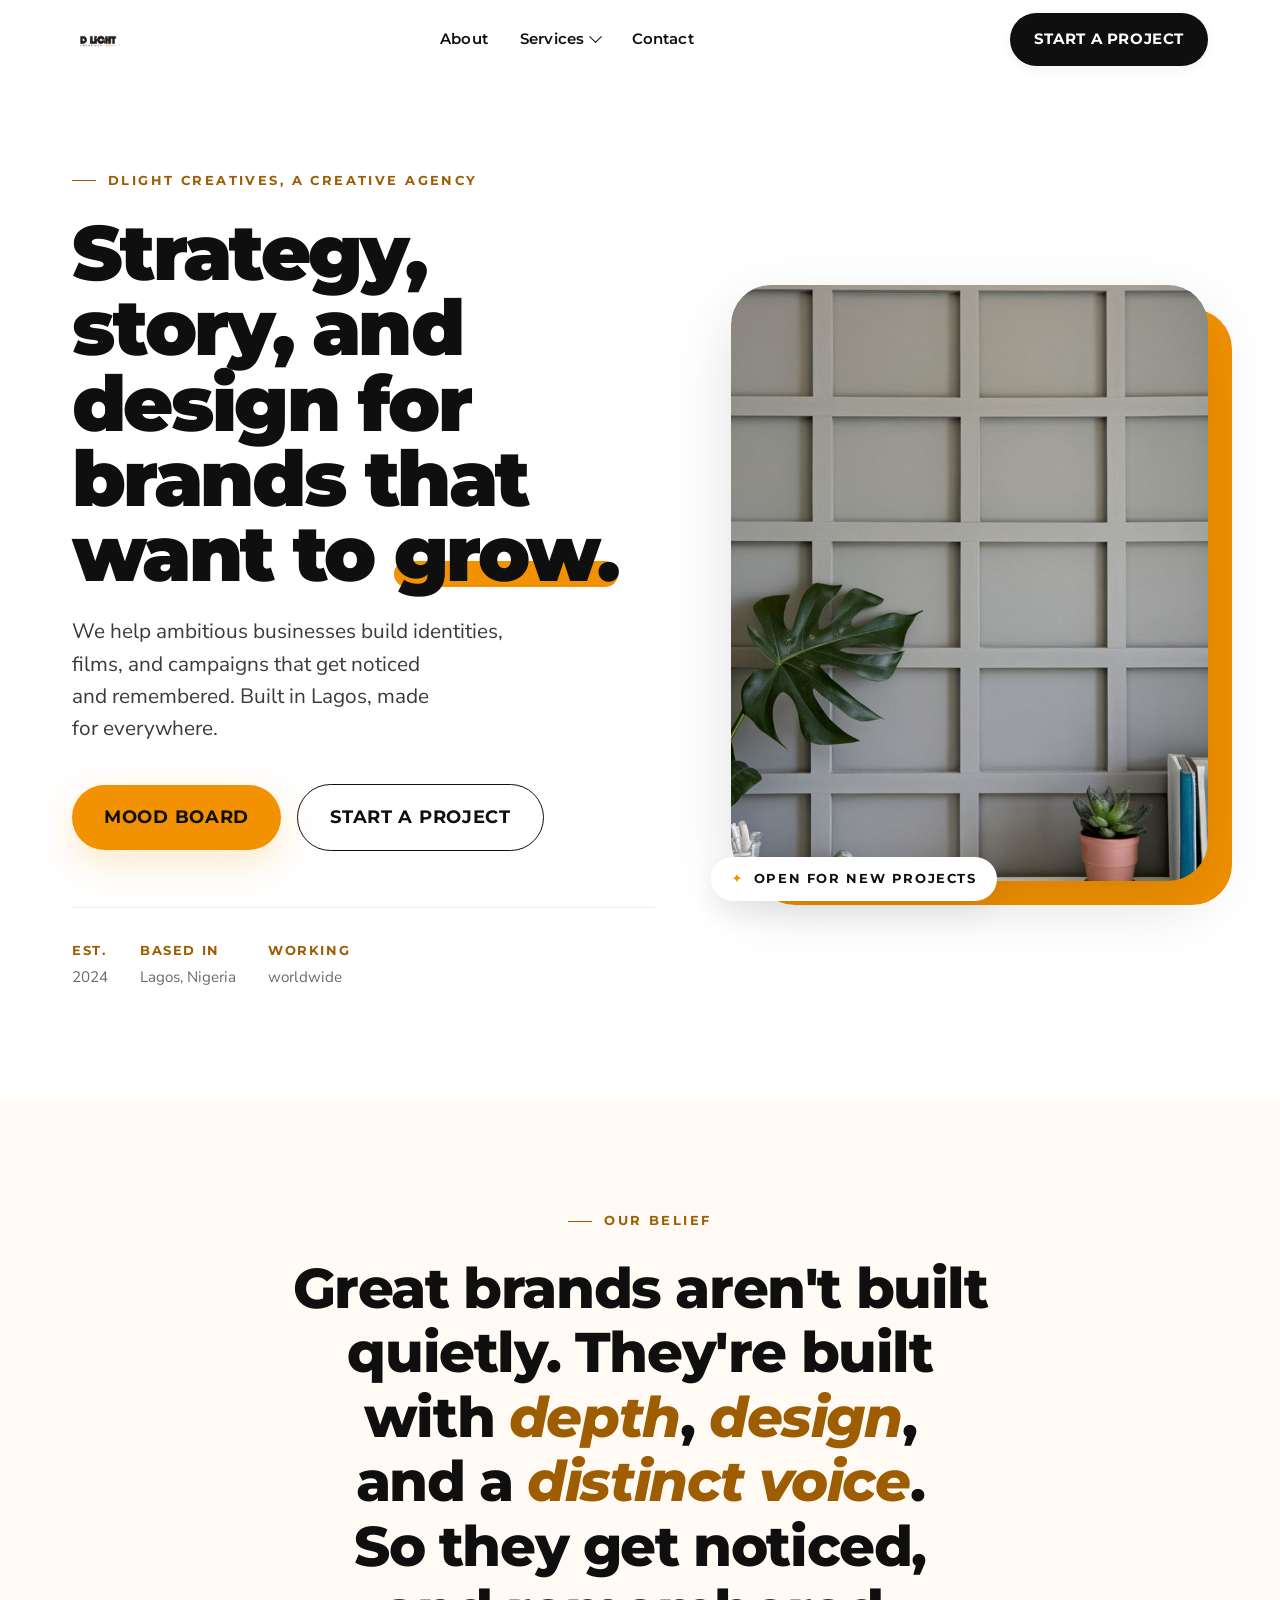
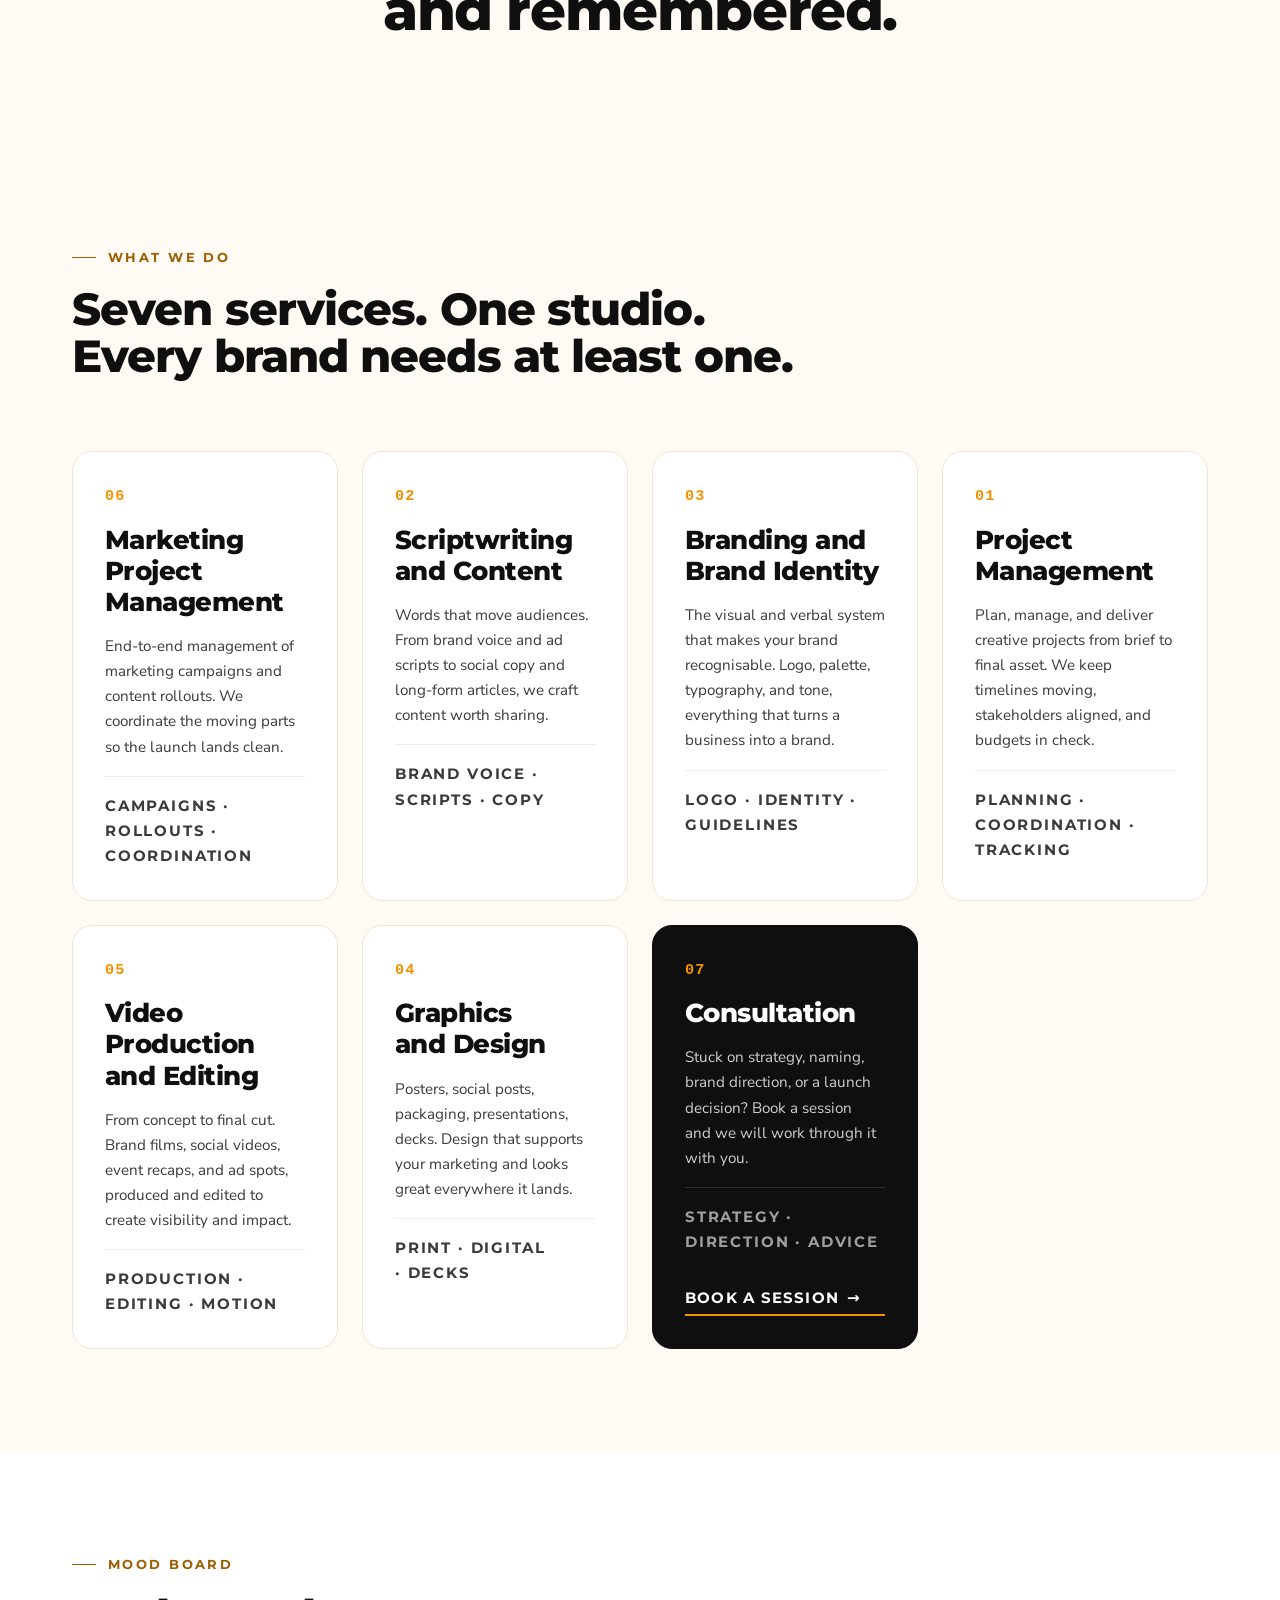
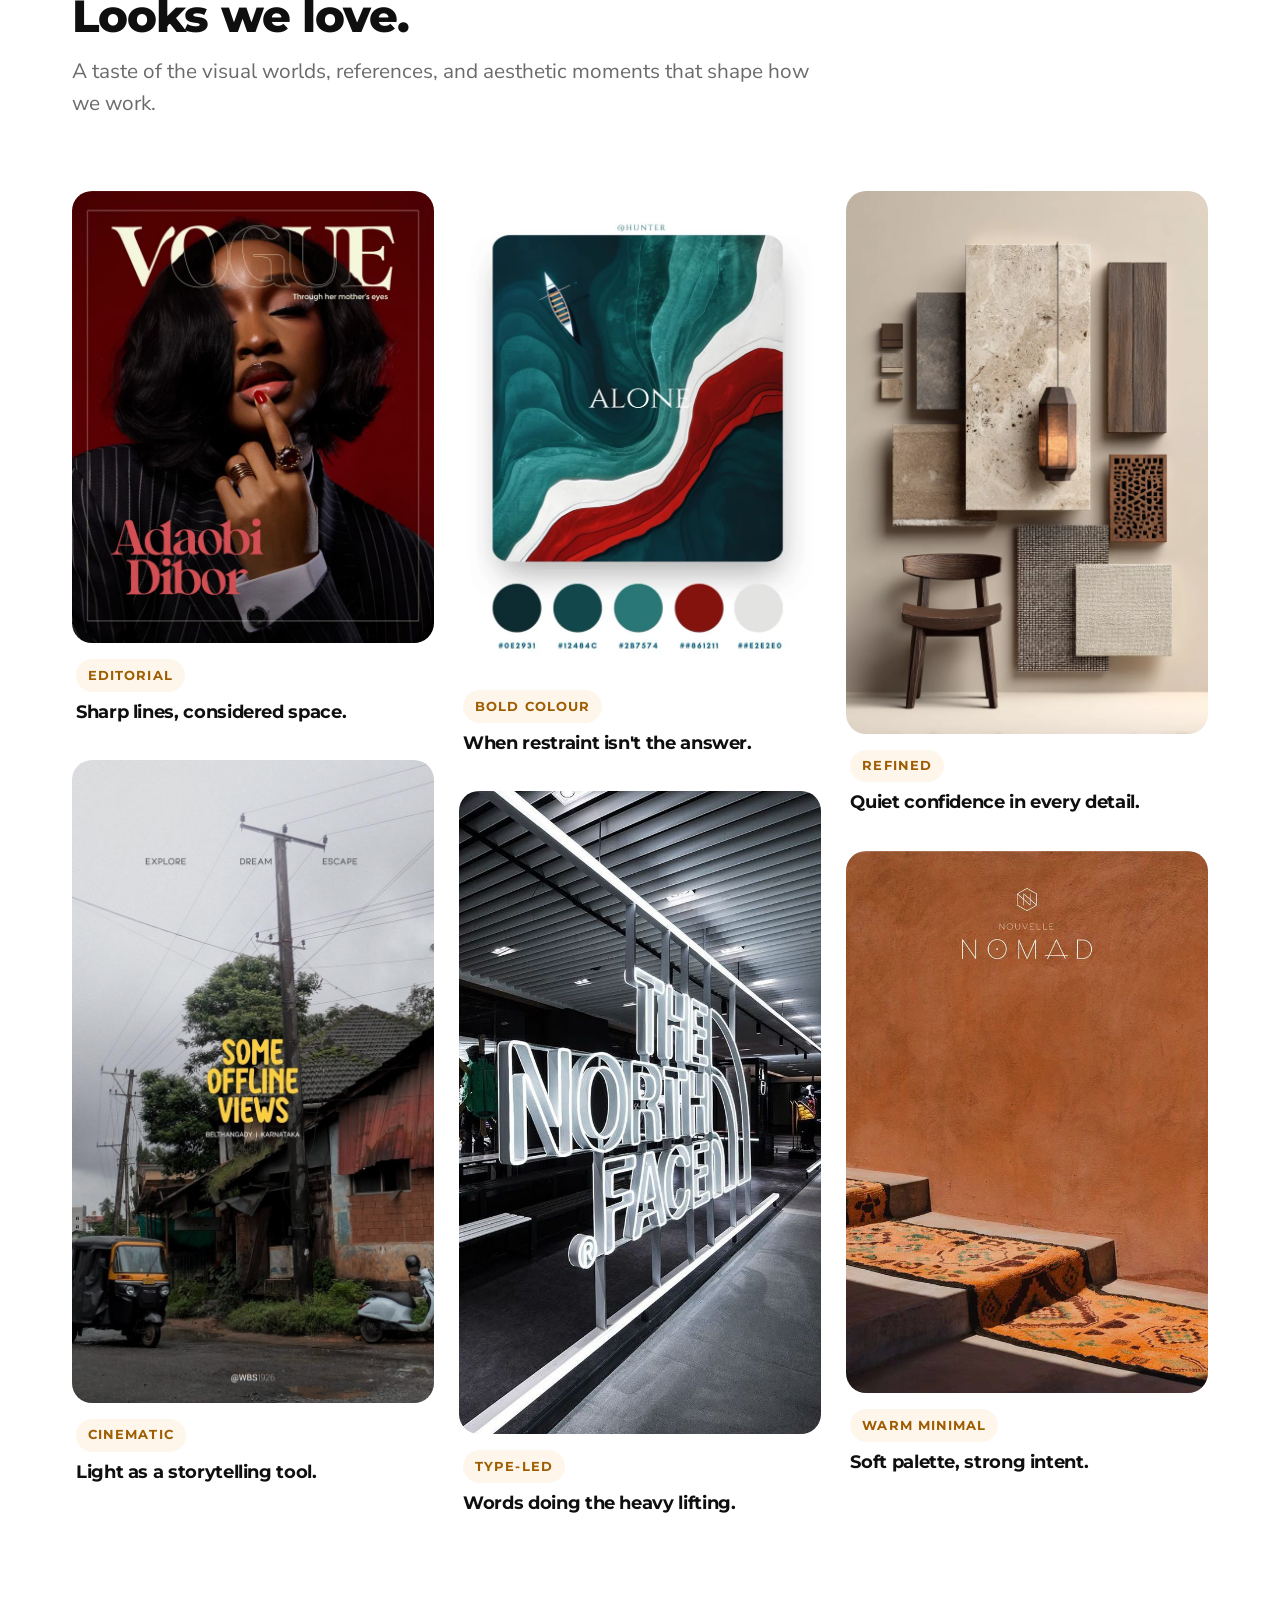
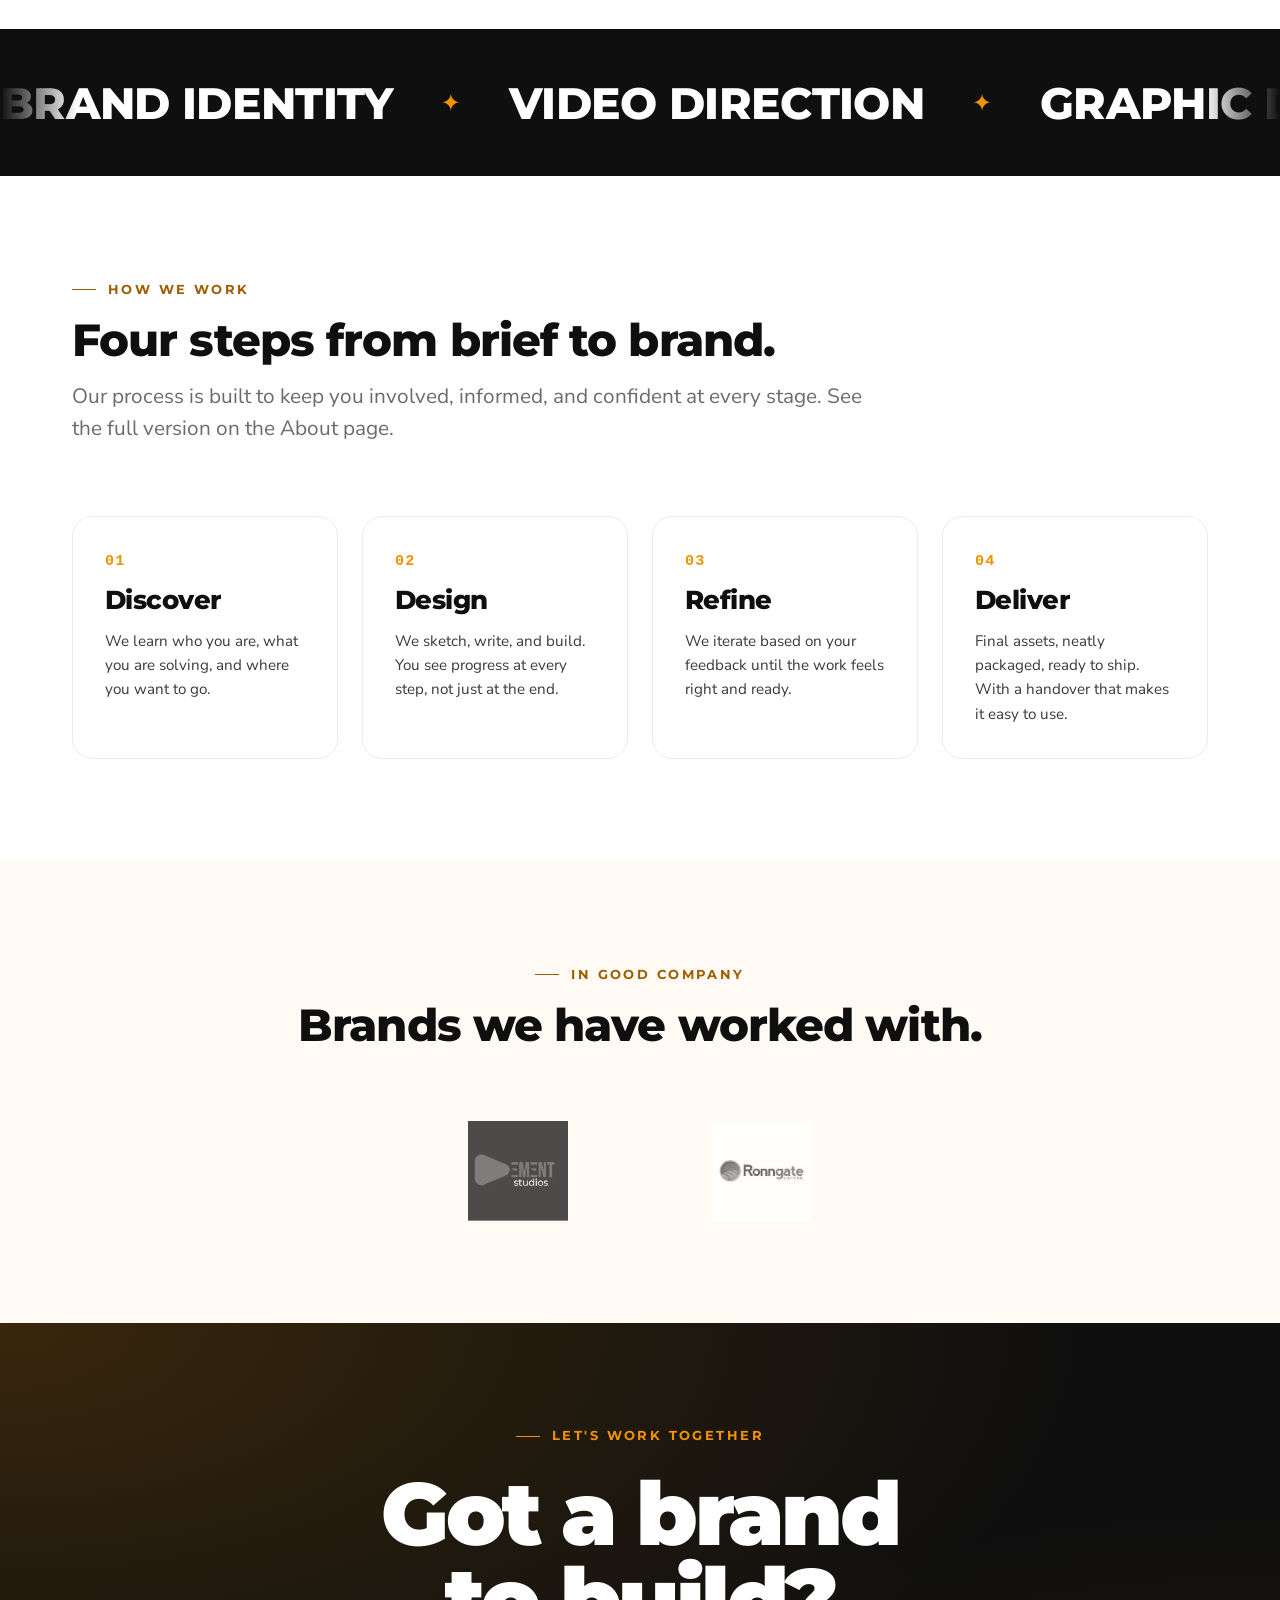
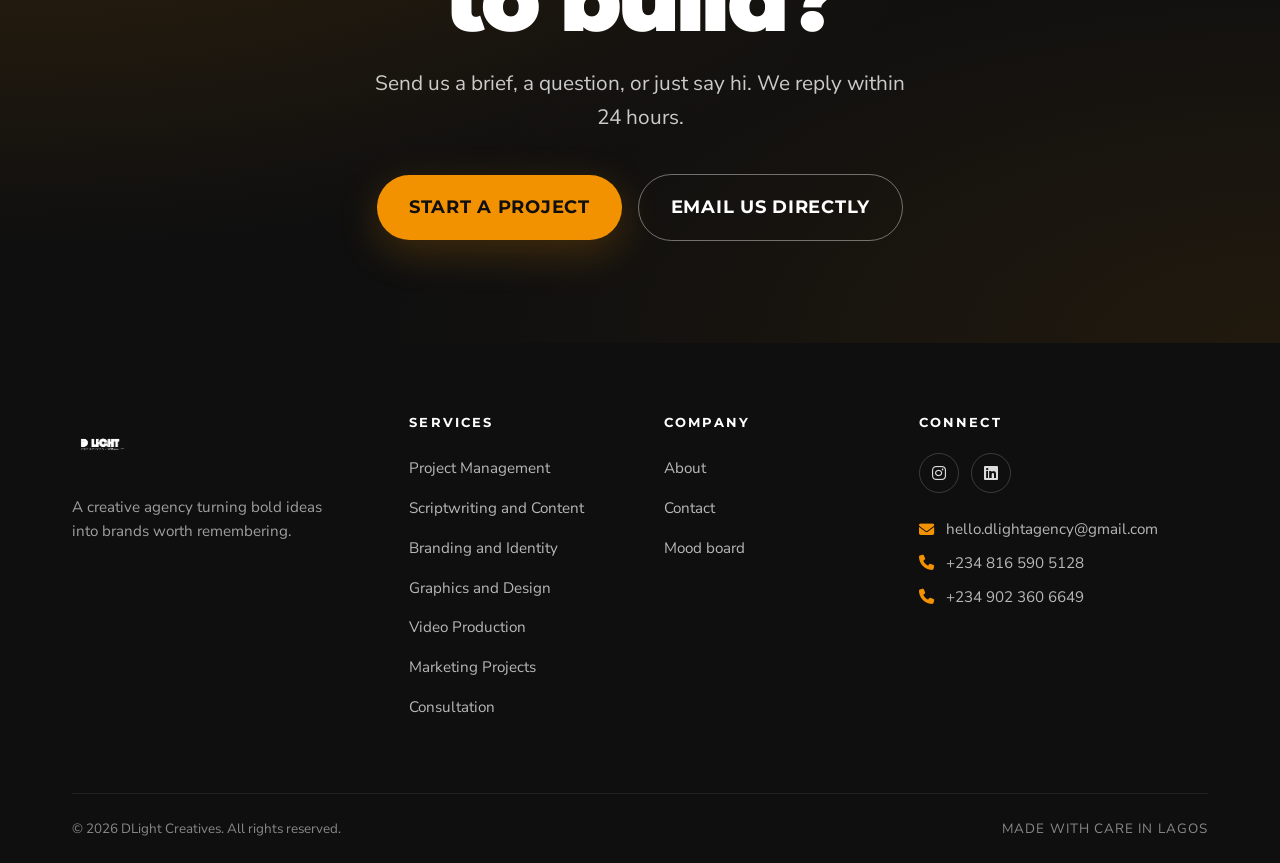
==== index.html @ 4fdcde39 "Initial commit" ====
<!doctype html>
<html lang="en">
  <head>
    <meta charset="UTF-8" />
    <meta
      name="viewport"
      content="width=device-width, initial-scale=1, viewport-fit=cover"
    />
    <meta
      name="theme-color"
      content="#f39200"
      media="(prefers-color-scheme: light)"
    />
    <meta
      name="theme-color"
      content="#0f0f0f"
      media="(prefers-color-scheme: dark)"
    />

    <title>
      DLight Creatives :: Branding, Design, Video and Marketing Agency in Lagos
    </title>
    <meta
      name="description"
      content="DLight Creatives is a Lagos-based creative agency. Strategy, branding, design, video, and marketing for brands that want to stand out and grow."
    />
    <link rel="canonical" href="https://dlightagency.com/" />

    <!-- Open Graph -->
    <meta property="og:type" content="website" />
    <meta property="og:site_name" content="DLight Creatives" />
    <meta property="og:title" content="DLight Creatives, A Creative Agency" />
    <meta
      property="og:description"
      content="Strategy, branding, design, and video for brands that want to grow."
    />
    <meta property="og:url" content="https://dlightagency.com/" />
    <meta
      property="og:image"
      content="https://dlightagency.com/images/dlight_creatives_logo-removebg-preview.png"
    />
    <meta property="og:locale" content="en_NG" />

    <!-- Twitter -->
    <meta name="twitter:card" content="summary_large_image" />
    <meta name="twitter:title" content="DLight Creatives" />
    <meta
      name="twitter:description"
      content="Strategy, branding, design, and video for brands that want to grow."
    />
    <meta
      name="twitter:image"
      content="https://dlightagency.com/images/dlight_creatives_logo-removebg-preview.png"
    />

    <!-- Favicons -->
    <link
      rel="icon"
      type="image/png"
      href="images/dlight_creatives_logo-removebg-preview.png"
    />
    <link
      rel="apple-touch-icon"
      href="images/dlight_creatives_logo-removebg-preview.png"
    />

    <!-- Fonts: preconnect for performance -->
    <link rel="preconnect" href="https://fonts.googleapis.com" />
    <link rel="preconnect" href="https://fonts.gstatic.com" crossorigin />
    <link
      href="https://fonts.googleapis.com/css2?family=Montserrat:wght@600;700;800;900&family=Nunito+Sans:wght@400;600;700&display=swap"
      rel="stylesheet"
    />

    <!-- Icons -->
    <link
      rel="stylesheet"
      href="https://cdnjs.cloudflare.com/ajax/libs/font-awesome/6.5.0/css/all.min.css"
    />

    <!-- Styles -->
    <link rel="stylesheet" href="styles.css" />
    <link rel="stylesheet" href="home.css" />

    <!-- Structured data -->
    <script type="application/ld+json">
      {
        "@context": "https://schema.org",
        "@type": "ProfessionalService",
        "name": "DLight Creatives",
        "description": "Creative agency offering branding, scriptwriting, video production, graphic design, marketing, and consultation services.",
        "url": "https://dlightagency.com/",
        "telephone": ["+2348165905128", "+2349023606649"],
        "email": "hello.dlightagency@gmail.com",
        "logo": "https://dlightagency.com/images/dlight_creatives_logo-removebg-preview.png",
        "image": "https://dlightagency.com/images/dlight_creatives_logo-removebg-preview.png",
        "address": {
          "@type": "PostalAddress",
          "addressLocality": "Lagos",
          "addressCountry": "NG"
        },
        "founder": [
          { "@type": "Person", "name": "Chisom Mmika" },
          { "@type": "Person", "name": "Sithri Udeogaranya" }
        ],
        "foundingDate": "2024-09",
        "areaServed": "Worldwide",
        "sameAs": [
          "https://www.instagram.com/_dlightcreatives",
          "https://www.linkedin.com/in/dlight-creatives-65852138b"
        ],
        "serviceType": [
          "Branding and Brand Identity",
          "Scriptwriting and Content Creation",
          "Project Management",
          "Graphics and Design",
          "Video Production and Editing",
          "Marketing Project Management",
          "Consultation Services"
        ]
      }
    </script>
  </head>

  <body>
    <a class="skip-link" href="#main">Skip to content</a>

    <!-- =====================================================================
       HEADER
       ===================================================================== -->
    <header class="site-header">
      <div class="container header-inner">
        <a href="index.html" class="logo" aria-label="DLight Creatives, home">
          <img
            src="images/dlight_creatives_logo-removebg-preview.png"
            alt="DLight Creatives"
            width="160"
            height="52"
          />
        </a>

        <nav class="main-nav" aria-label="Primary">
          <button
            class="nav-toggle"
            aria-expanded="false"
            aria-controls="primary-menu"
            aria-label="Open menu"
          >
            <span></span>
          </button>

          <ul id="primary-menu" class="nav-list">
            <li class="nav-item">
              <a href="about.html">About</a>
            </li>
            <li class="nav-item dropdown">
              <button
                class="drop-toggle"
                type="button"
                aria-expanded="false"
                aria-haspopup="true"
              >
                Services <span class="chev" aria-hidden="true"></span>
              </button>
              <div class="mega-menu" role="region" aria-label="Services menu">
                <div class="mega-grid">
                  <div class="mega-col">
                    <h4>Strategy and Story</h4>
                    <ul>
                      <li>
                        <a href="#project-management">Project Management</a>
                      </li>
                      <li>
                        <a href="#scriptwriting-content"
                          >Scriptwriting and Content</a
                        >
                      </li>
                      <li>
                        <a href="#branding-identity">Branding and Identity</a>
                      </li>
                      <li><a href="#consultation-services">Consultation</a></li>
                    </ul>
                  </div>
                  <div class="mega-col">
                    <h4>Design and Production</h4>
                    <ul>
                      <li>
                        <a href="#graphics-design">Graphics and Design</a>
                      </li>
                      <li>
                        <a href="#video-editing"
                          >Video Production and Editing</a
                        >
                      </li>
                      <li>
                        <a href="#marketing-projects">Marketing Projects</a>
                      </li>
                    </ul>
                  </div>
                </div>
              </div>
            </li>
            <li class="nav-item">
              <a href="contact.html">Contact</a>
            </li>
          </ul>
        </nav>

        <div class="header-cta">
          <a href="contact.html" class="btn btn--primary">Start a project</a>
        </div>
      </div>
    </header>

    <main id="main">
      <!-- =====================================================================
         HERO
         ===================================================================== -->
      <section class="hero" aria-labelledby="hero-heading">
        <div class="container hero-container">
          <div class="hero-content" data-reveal-stagger>
            <p class="eyebrow">DLight Creatives, a Creative Agency</p>
            <h1 id="hero-heading" class="hero-heading display">
              Strategy, story, and design for brands that want to
              <span class="hero-accent">grow.</span>
            </h1>
            <p class="hero-lead lead">
              We help ambitious businesses build identities, films, and
              campaigns that get noticed and remembered. Built in Lagos, made
              for everywhere.
            </p>
            <div class="hero-ctas cluster">
              <a href="#work" class="btn btn--accent btn--lg">Mood board</a>
              <a href="contact.html" class="btn btn--ghost btn--lg"
                >Start a project</a
              >
            </div>
            <ul class="hero-meta" aria-label="At a glance">
              <li><strong>Est.</strong> 2024</li>
              <li><strong>Based in</strong> Lagos, Nigeria</li>
              <li><strong>Working</strong> worldwide</li>
            </ul>
          </div>

          <div class="hero-visual" aria-hidden="true" data-reveal>
            <div class="hero-image-frame">
              <!-- Swap landingone.jpeg for the strongest brand-representative image you have -->
              <img
                src="images/landingone.jpeg"
                alt=""
                width="640"
                height="800"
              />
            </div>
            <div class="hero-image-accent"></div>
            <div class="hero-badge">
              <span class="hero-badge__star">✦</span>
              <span class="hero-badge__text">Open for new projects</span>
            </div>
          </div>
        </div>
      </section>

      <!-- =====================================================================
         MANIFESTO
         ===================================================================== -->
      <section
        class="manifesto section section--warm"
        aria-labelledby="manifesto-heading"
      >
        <div class="container container--text">
          <p class="eyebrow">Our belief</p>
          <p id="manifesto-heading" class="manifesto-statement" data-reveal>
            Great brands aren't built quietly. They're built with
            <em>depth</em>, <em>design</em>, and a <em>distinct voice</em>. So
            they get noticed, and remembered.
          </p>
        </div>
      </section>

      <!-- =====================================================================
         SERVICES
         ===================================================================== -->
      <section
        id="services"
        class="services section section--warm"
        aria-labelledby="services-heading"
      >
        <div class="container">
          <header class="section-head" data-reveal>
            <p class="eyebrow">What we do</p>
            <h2 id="services-heading">
              Seven services. One studio. Every brand needs at least one.
            </h2>
          </header>

          <ol class="services-grid" data-reveal-stagger>
            <li id="marketing-projects" class="service-card">
              <span class="service-card__number" aria-hidden="true">06</span>
              <h3>Marketing Project Management</h3>
              <p>
                End-to-end management of marketing campaigns and content
                rollouts. We coordinate the moving parts so the launch lands
                clean.
              </p>
              <p class="service-card__tags">
                Campaigns · Rollouts · Coordination
              </p>
            </li>

            <li id="scriptwriting-content" class="service-card">
              <span class="service-card__number" aria-hidden="true">02</span>
              <h3>Scriptwriting and Content</h3>
              <p>
                Words that move audiences. From brand voice and ad scripts to
                social copy and long-form articles, we craft content worth
                sharing.
              </p>
              <p class="service-card__tags">Brand voice · Scripts · Copy</p>
            </li>

            <li id="branding-identity" class="service-card">
              <span class="service-card__number" aria-hidden="true">03</span>
              <h3>Branding and Brand Identity</h3>
              <p>
                The visual and verbal system that makes your brand recognisable.
                Logo, palette, typography, and tone, everything that turns a
                business into a brand.
              </p>
              <p class="service-card__tags">Logo · Identity · Guidelines</p>
            </li>

            <li id="project-management" class="service-card">
              <span class="service-card__number" aria-hidden="true">01</span>
              <h3>Project Management</h3>
              <p>
                Plan, manage, and deliver creative projects from brief to final
                asset. We keep timelines moving, stakeholders aligned, and
                budgets in check.
              </p>
              <p class="service-card__tags">
                Planning · Coordination · Tracking
              </p>
            </li>

            <li id="video-editing" class="service-card">
              <span class="service-card__number" aria-hidden="true">05</span>
              <h3>Video Production and Editing</h3>
              <p>
                From concept to final cut. Brand films, social videos, event
                recaps, and ad spots, produced and edited to create visibility
                and impact.
              </p>
              <p class="service-card__tags">Production · Editing · Motion</p>
            </li>

            <li id="graphics-design" class="service-card">
              <span class="service-card__number" aria-hidden="true">04</span>
              <h3>Graphics and Design</h3>
              <p>
                Posters, social posts, packaging, presentations, decks. Design
                that supports your marketing and looks great everywhere it
                lands.
              </p>
              <p class="service-card__tags">Print · Digital · Decks</p>
            </li>

            <li
              id="consultation-services"
              class="service-card service-card--feature"
            >
              <span class="service-card__number" aria-hidden="true">07</span>
              <h3>Consultation</h3>
              <p>
                Stuck on strategy, naming, brand direction, or a launch
                decision? Book a session and we will work through it with you.
              </p>
              <p class="service-card__tags">Strategy · Direction · Advice</p>
              <a href="contact.html" class="btn-link">Book a session</a>
            </li>
          </ol>
        </div>
      </section>

      <!-- =====================================================================
         MOOD BOARD
         ---------------------------------------------------------------------
         A curated gallery of visual references that shape how we work.
         These are not client projects, they are inspirations and aesthetic
         touchstones. Use the masonry layout to let each image breathe at
         its natural aspect ratio.
         ===================================================================== -->
      <section id="work" class="work section" aria-labelledby="work-heading">
        <div class="container">
          <header class="section-head" data-reveal>
            <p class="eyebrow">Mood board</p>
            <h2 id="work-heading">Looks we love.</h2>
            <p class="lead muted">
              A taste of the visual worlds, references, and aesthetic moments
              that shape how we work.
            </p>
          </header>

          <ul class="work-grid" data-reveal-stagger>
            <li class="work-tile work-tile--tall">
              <a class="work-tile__link">
                <figure>
                  <div class="work-tile__media">
                    <img
                      src="images/editorialmood.webp"
                      alt=""
                      width="600"
                      height="800"
                      loading="lazy"
                      decoding="async"
                    />
                  </div>
                  <figcaption class="work-tile__caption">
                    <span class="tag">Editorial</span>
                    <h3>Sharp lines, considered space.</h3>
                  </figcaption>
                </figure>
              </a>
            </li>

            <li class="work-tile work-tile--wide">
              <a class="work-tile__link">
                <figure>
                  <div class="work-tile__media">
                    <img
                      src="images/cinematicmood.jpg"
                      alt=""
                      width="800"
                      height="600"
                      loading="lazy"
                      decoding="async"
                    />
                  </div>
                  <figcaption class="work-tile__caption">
                    <span class="tag">Cinematic</span>
                    <h3>Light as a storytelling tool.</h3>
                  </figcaption>
                </figure>
              </a>
            </li>

            <li class="work-tile">
              <a class="work-tile__link">
                <figure>
                  <div class="work-tile__media">
                    <img
                      src="images/boldcolormood.webp"
                      alt=""
                      width="600"
                      height="600"
                      loading="lazy"
                      decoding="async"
                    />
                  </div>
                  <figcaption class="work-tile__caption">
                    <span class="tag">Bold colour</span>
                    <h3>When restraint isn't the answer.</h3>
                  </figcaption>
                </figure>
              </a>
            </li>

            <li class="work-tile">
              <a class="work-tile__link">
                <figure>
                  <div class="work-tile__media">
                    <img
                      src="images/typeledmood.jpg"
                      alt=""
                      width="600"
                      height="600"
                      loading="lazy"
                      decoding="async"
                    />
                  </div>
                  <figcaption class="work-tile__caption">
                    <span class="tag">Type-led</span>
                    <h3>Words doing the heavy lifting.</h3>
                  </figcaption>
                </figure>
              </a>
            </li>

            <li class="work-tile work-tile--wide">
              <a class="work-tile__link">
                <figure>
                  <div class="work-tile__media">
                    <img
                      src="images/refinedmood.webp"
                      alt=""
                      width="800"
                      height="600"
                      loading="lazy"
                      decoding="async"
                    />
                  </div>
                  <figcaption class="work-tile__caption">
                    <span class="tag">Refined</span>
                    <h3>Quiet confidence in every detail.</h3>
                  </figcaption>
                </figure>
              </a>
            </li>

            <li class="work-tile">
              <a class="work-tile__link">
                <figure>
                  <div class="work-tile__media">
                    <img
                      src="images/warmminmood.webp"
                      alt=""
                      width="600"
                      height="600"
                      loading="lazy"
                      decoding="async"
                    />
                  </div>
                  <figcaption class="work-tile__caption">
                    <span class="tag">Warm minimal</span>
                    <h3>Soft palette, strong intent.</h3>
                  </figcaption>
                </figure>
              </a>
            </li>
          </ul>
        </div>
      </section>

      <!-- =====================================================================
         MARQUEE STRIP
         ===================================================================== -->
      <div class="marquee-strip" aria-hidden="true">
        <div class="marquee" style="--marquee-duration: 36s">
          <div class="marquee__track">
            <span class="marquee__item">Brand Identity</span>
            <span class="marquee__star">✦</span>
            <span class="marquee__item">Video Direction</span>
            <span class="marquee__star">✦</span>
            <span class="marquee__item">Graphic Design</span>
            <span class="marquee__star">✦</span>
            <span class="marquee__item">Scriptwriting</span>
            <span class="marquee__star">✦</span>
            <span class="marquee__item">Marketing</span>
            <span class="marquee__star">✦</span>
            <span class="marquee__item">Consultation</span>
            <span class="marquee__star">✦</span>
          </div>
        </div>
      </div>

      <!-- =====================================================================
         HOW WE WORK (mini)
         ===================================================================== -->
      <section class="process-mini section" aria-labelledby="process-heading">
        <div class="container">
          <header class="section-head" data-reveal>
            <p class="eyebrow">How we work</p>
            <h2 id="process-heading">Four steps from brief to brand.</h2>
            <p class="lead muted">
              Our process is built to keep you involved, informed, and confident
              at every stage. See the full version on the
              <a href="about.html#process">About page</a>.
            </p>
          </header>

          <ol class="process-list" data-reveal-stagger>
            <li class="process-step">
              <span class="process-step__number">01</span>
              <h3>Discover</h3>
              <p>
                We learn who you are, what you are solving, and where you want
                to go.
              </p>
            </li>
            <li class="process-step">
              <span class="process-step__number">02</span>
              <h3>Design</h3>
              <p>
                We sketch, write, and build. You see progress at every step, not
                just at the end.
              </p>
            </li>
            <li class="process-step">
              <span class="process-step__number">03</span>
              <h3>Refine</h3>
              <p>
                We iterate based on your feedback until the work feels right and
                ready.
              </p>
            </li>
            <li class="process-step">
              <span class="process-step__number">04</span>
              <h3>Deliver</h3>
              <p>
                Final assets, neatly packaged, ready to ship. With a handover
                that makes it easy to use.
              </p>
            </li>
          </ol>
        </div>
      </section>

      <!-- =====================================================================
         CLIENTS
         ===================================================================== -->
      <section
        class="clients section section--warm"
        aria-labelledby="clients-heading"
      >
        <div class="container">
          <header class="section-head section-head--center" data-reveal>
            <p class="eyebrow">In good company</p>
            <h2 id="clients-heading">Brands we have worked with.</h2>
          </header>

          <ul class="clients-grid" data-reveal-stagger>
            <li class="client-logo">
              <img
                src="images/dement.jpg"
                alt="Dement TV"
                width="200"
                height="120"
                loading="lazy"
              />
            </li>
            <li class="client-logo">
              <img
                src="images/ronngate.jpeg"
                alt="Ronngate"
                width="200"
                height="120"
                loading="lazy"
              />
            </li>
          </ul>
        </div>
      </section>

      <!-- =====================================================================
         TOOLKIT
         ===================================================================== -->
      <!-- <section class="toolkit section" aria-labelledby="toolkit-heading">
        <div class="container">
          <header class="section-head section-head--center" data-reveal>
            <p class="eyebrow">Our toolkit</p>
            <h2 id="toolkit-heading">
              We work with the tools you already trust.
            </h2>
          </header>

          <ul class="toolkit-grid" data-reveal-stagger>
            <li>
              <img
                src="images/adobe.svg"
                alt="Adobe"
                width="80"
                height="80"
                loading="lazy"
              />
            </li>
            <li>
              <img
                src="images/adobe-premiere-pro.svg"
                alt="Adobe Premiere Pro"
                width="80"
                height="80"
                loading="lazy"
              />
            </li>
            <li>
              <img
                src="images/canva.svg"
                alt="Canva"
                width="80"
                height="80"
                loading="lazy"
              />
            </li>
            <li>
              <img
                src="images/capcut.png"
                alt="CapCut"
                width="80"
                height="80"
                loading="lazy"
              />
            </li>
            <li>
              <img
                src="images/notion.png"
                alt="Notion"
                width="80"
                height="80"
                loading="lazy"
              />
            </li>
            <li>
              <img
                src="images/trello.svg"
                alt="Trello"
                width="80"
                height="80"
                loading="lazy"
              />
            </li>
            <li>
              <img
                src="images/google-docs.svg"
                alt="Google Docs"
                width="80"
                height="80"
                loading="lazy"
              />
            </li>
            <li>
              <img
                src="images/google-drive.svg"
                alt="Google Drive"
                width="80"
                height="80"
                loading="lazy"
              />
            </li>
          </ul>
        </div>
      </section> -->

      <!-- =====================================================================
         TESTIMONIALS (hidden until real quotes arrive)
         ---------------------------------------------------------------------
         When you have real testimonials from clients, uncomment this block
         and replace the QUOTE / AUTHOR / ROLE / COMPANY placeholders.
         Do NOT publish this section with invented quotes.
         =====================================================================
    <section class="testimonials section section--warm" aria-labelledby="testimonials-heading">
      <div class="container">
        <header class="section-head section-head--center" data-reveal>
          <p class="eyebrow">Kind words</p>
          <h2 id="testimonials-heading">What clients say.</h2>
        </header>
        <ul class="testimonials-grid" data-reveal-stagger>
          <li class="testimonial">
            <blockquote>
              <p>QUOTE GOES HERE.</p>
              <cite>
                <strong>AUTHOR NAME</strong>
                <span>ROLE, COMPANY</span>
              </cite>
            </blockquote>
          </li>
          <li class="testimonial">
            <blockquote>
              <p>QUOTE GOES HERE.</p>
              <cite>
                <strong>AUTHOR NAME</strong>
                <span>ROLE, COMPANY</span>
              </cite>
            </blockquote>
          </li>
        </ul>
      </div>
    </section>
    -->

      <!-- =====================================================================
         CTA BANNER
         ===================================================================== -->
      <section
        class="cta-banner section section--deep"
        aria-labelledby="cta-heading"
      >
        <div class="container cta-content" data-reveal>
          <p class="eyebrow eyebrow--light">Let's work together</p>
          <h2 id="cta-heading" class="cta-heading display">
            Got a brand to build?
          </h2>
          <p class="cta-lead">
            Send us a brief, a question, or just say hi. We reply within 24
            hours.
          </p>
          <div class="cluster">
            <a href="contact.html" class="btn btn--accent btn--lg"
              >Start a project</a
            >
            <a
              href="mailto:hello.dlightagency@gmail.com"
              class="btn btn--ghost btn--lg"
              >Email us directly</a
            >
          </div>
        </div>
      </section>
    </main>

    <!-- =====================================================================
       FOOTER
       ===================================================================== -->
    <footer class="site-footer">
      <div class="container">
        <div class="footer-grid">
          <div class="footer-col footer-brand">
            <img
              src="images/dlight_creatives_logo-removebg-preview.png"
              alt="DLight Creatives"
              class="footer-logo"
              width="120"
              height="56"
            />
            <p>
              A creative agency turning bold ideas into brands worth
              remembering.
            </p>
          </div>

          <div class="footer-col">
            <h4>Services</h4>
            <ul>
              <li>
                <a href="index.html#project-management">Project Management</a>
              </li>
              <li>
                <a href="index.html#scriptwriting-content"
                  >Scriptwriting and Content</a
                >
              </li>
              <li>
                <a href="index.html#branding-identity">Branding and Identity</a>
              </li>
              <li>
                <a href="index.html#graphics-design">Graphics and Design</a>
              </li>
              <li><a href="index.html#video-editing">Video Production</a></li>
              <li>
                <a href="index.html#marketing-projects">Marketing Projects</a>
              </li>
              <li>
                <a href="index.html#consultation-services">Consultation</a>
              </li>
            </ul>
          </div>

          <div class="footer-col">
            <h4>Company</h4>
            <ul>
              <li><a href="about.html">About</a></li>
              <li><a href="contact.html">Contact</a></li>
              <li><a href="index.html#work">Mood board</a></li>
            </ul>
          </div>

          <div class="footer-col footer-connect">
            <h4>Connect</h4>
            <ul class="social-list">
              <li>
                <a
                  href="https://www.instagram.com/_dlightcreatives"
                  target="_blank"
                  rel="noopener"
                  aria-label="DLight on Instagram"
                >
                  <i class="fab fa-instagram" aria-hidden="true"></i>
                </a>
              </li>
              <li>
                <a
                  href="https://www.linkedin.com/in/dlight-creatives-65852138b"
                  target="_blank"
                  rel="noopener"
                  aria-label="DLight on LinkedIn"
                >
                  <i class="fab fa-linkedin" aria-hidden="true"></i>
                </a>
              </li>
            </ul>
            <div class="footer-contact">
              <p>
                <i class="fas fa-envelope" aria-hidden="true"></i>
                <a href="mailto:hello.dlightagency@gmail.com"
                  >hello.dlightagency@gmail.com</a
                >
              </p>
              <p>
                <i class="fas fa-phone" aria-hidden="true"></i>
                <a href="tel:+2348165905128">+234 816 590 5128</a>
              </p>
              <p>
                <i class="fas fa-phone" aria-hidden="true"></i>
                <a href="tel:+2349023606649">+234 902 360 6649</a>
              </p>
            </div>
          </div>
        </div>

        <div class="footer-bottom">
          <p>
            &copy; <span id="year"></span> DLight Creatives. All rights
            reserved.
          </p>
          <p class="made">Made with care in Lagos</p>
        </div>
      </div>
    </footer>

    <script src="scripts.js"></script>
  </body>
</html>
---- styles.css ----
/* ===========================================================================
   DLight Creatives :: Global Styles
   ---------------------------------------------------------------------------
   Foundation for the site. Design tokens, reset, typography, layout
   primitives, shared components (header, footer, buttons, marquee), and the
   motion system. Page-specific styles live in about.css and contact.css.
   =========================================================================== */

/* ---------------------------------------------------------------------------
   1. DESIGN TOKENS
   --------------------------------------------------------------------------- */
:root {
  /* ---- Brand colour ---- */
  --colour-accent: #f39200; /* signature orange */
  --colour-accent-warm: #ffb347; /* highlight */
  --colour-accent-deep: #9d5d00; /* accent-on-white for body text (WCAG AA) */
  --colour-accent-soft: rgba(243, 146, 0, 0.08);
  --colour-accent-glow: rgba(243, 146, 0, 0.18);

  /* ---- Neutrals ---- */
  --colour-ink: #0f0f0f; /* primary text */
  --colour-ink-soft: #3a3a3a; /* body */
  --colour-ink-muted: #6b6b6b; /* meta */
  --colour-ink-faint: #a8a8a8; /* placeholder, disabled */
  --colour-line: #ececec; /* hairlines */
  --colour-line-warm: #f1e6d5; /* hairlines on warm sections */

  /* ---- Surfaces ---- */
  --colour-paper: #ffffff; /* default canvas */
  --colour-paper-warm: #fffaf3; /* warm canvas, section rhythm */
  --colour-paper-cream: #fcefd9; /* warmer, accent panels */
  --colour-paper-deep: #0f0f0f; /* dark sections, footer, CTA */
  --colour-paper-deep-2: #1a1a1a;
  --colour-paper-deep-3: #2a2a2a;

  /* ---- Typefaces ---- */
  --font-display:
    "Montserrat", system-ui, -apple-system, "Segoe UI", sans-serif;
  --font-body: "Nunito Sans", system-ui, -apple-system, "Segoe UI", sans-serif;
  --font-mono: ui-monospace, "SFMono-Regular", Menlo, Consolas, monospace;

  /* ---- Fluid type scale (scales 360px to 1440px) ---- */
  --text-xs: clamp(0.75rem, 0.72rem + 0.15vw, 0.85rem);
  --text-sm: clamp(0.875rem, 0.85rem + 0.15vw, 0.95rem);
  --text-base: clamp(1rem, 0.96rem + 0.2vw, 1.125rem);
  --text-lg: clamp(1.125rem, 1.07rem + 0.3vw, 1.3rem);
  --text-xl: clamp(1.375rem, 1.27rem + 0.5vw, 1.625rem);
  --text-2xl: clamp(1.625rem, 1.45rem + 0.8vw, 2.125rem);
  --text-3xl: clamp(2rem, 1.7rem + 1.4vw, 2.875rem);
  --text-4xl: clamp(2.5rem, 2.1rem + 2vw, 3.75rem);
  --text-5xl: clamp(3rem, 2.4rem + 3vw, 4.875rem);
  --text-display: clamp(3.5rem, 2.5rem + 5.5vw, 7.5rem);

  /* ---- Spacing scale (4px base) ---- */
  --space-3xs: 0.25rem;
  --space-2xs: 0.5rem;
  --space-xs: 0.75rem;
  --space-sm: 1rem;
  --space-md: 1.5rem;
  --space-lg: 2rem;
  --space-xl: 3rem;
  --space-2xl: 4.5rem;
  --space-3xl: 6.5rem;
  --space-4xl: 9rem;

  --section-pad: clamp(4rem, 8vw, 7.5rem); /* vertical rhythm */

  /* ---- Radii ---- */
  --radius-sm: 0.5rem;
  --radius-md: 0.875rem;
  --radius-lg: 1.25rem;
  --radius-xl: 1.75rem;
  --radius-2xl: 2.5rem;
  --radius-full: 9999px;

  /* ---- Shadows ---- */
  --shadow-xs: 0 1px 2px rgba(15, 15, 15, 0.04);
  --shadow-sm: 0 4px 12px rgba(15, 15, 15, 0.05);
  --shadow-md: 0 12px 32px rgba(15, 15, 15, 0.08);
  --shadow-lg: 0 24px 64px rgba(15, 15, 15, 0.12);
  --shadow-glow: 0 12px 40px rgba(243, 146, 0, 0.22);

  /* ---- Motion ---- */
  --ease-out-soft: cubic-bezier(0.16, 1, 0.3, 1);
  --ease-out-bold: cubic-bezier(0.34, 1.56, 0.64, 1);
  --ease-in-out: cubic-bezier(0.65, 0, 0.35, 1);
  --duration-fast: 180ms;
  --duration-base: 320ms;
  --duration-slow: 600ms;

  /* ---- Layout ---- */
  --container-narrow: 65ch;
  --container-text: 75ch;
  --container-wide: 76rem; /* ~1216px */
  --container-full: 88rem; /* ~1408px */
  --container-pad: clamp(1.25rem, 4vw, 2.5rem);

  /* ---- Layers ---- */
  --z-base: 1;
  --z-raised: 10;
  --z-sticky: 50;
  --z-overlay: 100;
  --z-header: 200;
  --z-dropdown: 300;
  --z-modal: 400;
  --z-toast: 500;

  /* ---- Header sizing ---- */
  --header-height: clamp(64px, 8vw, 80px);
}

/* ---------------------------------------------------------------------------
   2. RESET & BASE
   --------------------------------------------------------------------------- */
*,
*::before,
*::after {
  box-sizing: border-box;
}
* {
  margin: 0;
  padding: 0;
}

html {
  -webkit-text-size-adjust: 100%;
  text-rendering: optimizeLegibility;
  scroll-behavior: smooth;
  scroll-padding-top: calc(var(--header-height) + 1.5rem);
}

body {
  min-height: 100dvh;
  background: var(--colour-paper);
  color: var(--colour-ink);
  font-family: var(--font-body);
  font-size: var(--text-base);
  font-weight: 400;
  line-height: 1.6;
  -webkit-font-smoothing: antialiased;
  -moz-osx-font-smoothing: grayscale;
  overflow-x: clip; /* clip is sticky-safe */
}

img,
picture,
svg,
video {
  display: block;
  max-width: 100%;
  height: auto;
}

input,
button,
textarea,
select {
  font: inherit;
  color: inherit;
}

button {
  background: none;
  border: 0;
  cursor: pointer;
}

a {
  color: inherit;
  text-decoration: none;
}

ul,
ol {
  list-style: none;
}

:focus-visible {
  outline: 3px solid var(--colour-accent);
  outline-offset: 3px;
  border-radius: 4px;
}

::selection {
  background: var(--colour-accent);
  color: white;
}

/* Screen-reader-only utility */
.sr-only {
  position: absolute;
  width: 1px;
  height: 1px;
  padding: 0;
  margin: -1px;
  overflow: hidden;
  clip-path: inset(50%);
  white-space: nowrap;
  border: 0;
}

/* Skip-to-content (keyboard a11y) */
.skip-link {
  position: absolute;
  inset: 1rem auto auto 1rem;
  padding: 0.75rem 1.25rem;
  background: var(--colour-paper-deep);
  color: var(--colour-paper);
  border-radius: var(--radius-md);
  font-weight: 600;
  z-index: var(--z-modal);
  transform: translateY(-200%);
  transition: transform var(--duration-base) var(--ease-out-soft);
}
.skip-link:focus-visible {
  transform: translateY(0);
}

/* ---------------------------------------------------------------------------
   3. TYPOGRAPHY
   --------------------------------------------------------------------------- */
h1,
h2,
h3,
h4,
h5,
h6 {
  font-family: var(--font-display);
  font-weight: 800;
  line-height: 1.05;
  letter-spacing: -0.02em;
  color: var(--colour-ink);
  text-wrap: balance;
}

p {
  text-wrap: pretty;
}

h1 {
  font-size: var(--text-4xl);
}
h2 {
  font-size: var(--text-3xl);
}
h3 {
  font-size: var(--text-2xl);
}
h4 {
  font-size: var(--text-xl);
}
h5 {
  font-size: var(--text-lg);
}
h6 {
  font-size: var(--text-base);
}

.display {
  font-family: var(--font-display);
  font-weight: 900;
  font-size: var(--text-display);
  line-height: 0.95;
  letter-spacing: -0.04em;
  text-wrap: balance;
}

.eyebrow {
  display: inline-flex;
  align-items: center;
  gap: 0.75rem;
  font-family: var(--font-display);
  font-size: var(--text-xs);
  font-weight: 700;
  text-transform: uppercase;
  letter-spacing: 0.18em;
  color: var(--colour-accent-deep);
}
.eyebrow::before {
  content: "";
  display: inline-block;
  width: 1.5rem;
  height: 1px;
  background: currentColor;
}

.lead {
  font-size: var(--text-lg);
  line-height: 1.55;
  color: var(--colour-ink-soft);
  max-width: var(--container-text);
}

.section-number {
  font-family: var(--font-mono);
  font-size: var(--text-xs);
  font-weight: 600;
  color: var(--colour-accent);
  letter-spacing: 0.08em;
}

.muted {
  color: var(--colour-ink-muted);
}
.text-accent {
  color: var(--colour-accent-deep);
}
.text-italic {
  font-style: italic;
}

/* ---------------------------------------------------------------------------
   4. LAYOUT PRIMITIVES
   --------------------------------------------------------------------------- */
.container {
  width: 100%;
  max-width: var(--container-wide);
  margin-inline: auto;
  padding-inline: var(--container-pad);
}
.container--narrow {
  max-width: var(--container-narrow);
}
.container--text {
  max-width: var(--container-text);
}
.container--full {
  max-width: var(--container-full);
}

.section {
  padding-block: var(--section-pad);
  position: relative;
}

.section--warm {
  background: var(--colour-paper-warm);
}
.section--cream {
  background: var(--colour-paper-cream);
}
.section--deep {
  background: var(--colour-paper-deep);
  color: white;
}
.section--deep h1,
.section--deep h2,
.section--deep h3,
.section--deep h4 {
  color: white;
}

/* Stack utility: vertical rhythm between siblings */
.stack > * + * {
  margin-block-start: var(--stack-space, var(--space-md));
}
.stack--xs > * + * {
  --stack-space: var(--space-xs);
}
.stack--sm > * + * {
  --stack-space: var(--space-sm);
}
.stack--md > * + * {
  --stack-space: var(--space-md);
}
.stack--lg > * + * {
  --stack-space: var(--space-lg);
}
.stack--xl > * + * {
  --stack-space: var(--space-xl);
}

/* Cluster: inline group with gap and wrap */
.cluster {
  display: flex;
  flex-wrap: wrap;
  gap: var(--cluster-gap, var(--space-sm));
  align-items: center;
}

/* Section heading bundle */
.section-head {
  display: grid;
  gap: var(--space-sm);
  margin-bottom: var(--space-2xl);
  max-width: 50rem;
}
.section-head--center {
  margin-inline: auto;
  text-align: center;
  justify-items: center;
}

/* ---------------------------------------------------------------------------
   5. BUTTONS
   --------------------------------------------------------------------------- */
.btn {
  --btn-pad-y: 0.875rem;
  --btn-pad-x: 1.5rem;
  display: inline-flex;
  align-items: center;
  justify-content: center;
  gap: 0.5rem;
  padding: var(--btn-pad-y) var(--btn-pad-x);
  font-family: var(--font-display);
  font-size: var(--text-sm);
  font-weight: 700;
  letter-spacing: 0.04em;
  text-transform: uppercase;
  border-radius: var(--radius-full);
  cursor: pointer;
  user-select: none;
  text-decoration: none;
  white-space: nowrap;
  transition:
    transform var(--duration-fast) var(--ease-out-soft),
    box-shadow var(--duration-fast) var(--ease-out-soft),
    background var(--duration-fast) var(--ease-out-soft),
    color var(--duration-fast) var(--ease-out-soft);
  -webkit-tap-highlight-color: transparent;
}

.btn--primary {
  background: var(--colour-ink);
  color: var(--colour-paper);
  box-shadow: var(--shadow-sm);
}
.btn--primary:hover {
  background: var(--colour-accent-deep);
  transform: translateY(-2px);
  box-shadow: var(--shadow-md);
}

.btn--accent {
  background: var(--colour-accent);
  color: var(--colour-ink);
  box-shadow: var(--shadow-glow);
}
.btn--accent:hover {
  transform: translateY(-2px);
  box-shadow: 0 18px 48px rgba(243, 146, 0, 0.32);
}

.btn--ghost {
  background: transparent;
  color: currentColor;
  border: 1.5px solid currentColor;
}
.btn--ghost:hover {
  background: var(--colour-ink);
  color: var(--colour-paper);
  border-color: var(--colour-ink);
  transform: translateY(-2px);
}
.section--deep .btn--ghost {
  border-color: rgba(255, 255, 255, 0.4);
}
.section--deep .btn--ghost:hover {
  background: white;
  border-color: white;
  color: var(--colour-ink);
}

.btn--lg {
  --btn-pad-y: 1.125rem;
  --btn-pad-x: 2rem;
  font-size: var(--text-base);
}

.btn:active {
  transform: translateY(0);
}

/* Link-style button with arrow */
.btn-link {
  display: inline-flex;
  align-items: center;
  gap: 0.5rem;
  font-family: var(--font-display);
  font-weight: 700;
  font-size: var(--text-sm);
  text-transform: uppercase;
  letter-spacing: 0.08em;
  color: var(--colour-ink);
  padding-block: 0.25rem;
  border-bottom: 2px solid var(--colour-accent);
  transition:
    gap var(--duration-fast) var(--ease-out-soft),
    color var(--duration-fast) var(--ease-out-soft);
}
.btn-link::after {
  content: "→";
  font-family: var(--font-body);
  transition: transform var(--duration-fast) var(--ease-out-soft);
}
.btn-link:hover {
  color: var(--colour-accent-deep);
  gap: 0.875rem;
}
.btn-link:hover::after {
  transform: translateX(2px);
}

/* ---------------------------------------------------------------------------
   6. HEADER & NAVIGATION (Desktop default)
   --------------------------------------------------------------------------- */
.site-header {
  position: fixed;
  inset: 0 0 auto 0;
  z-index: var(--z-header);
  height: var(--header-height);
  background: rgba(255, 255, 255, 0.78);
  backdrop-filter: blur(14px) saturate(140%);
  -webkit-backdrop-filter: blur(14px) saturate(140%);
  border-bottom: 1px solid transparent;
  transition:
    background var(--duration-base) var(--ease-out-soft),
    border-color var(--duration-base) var(--ease-out-soft);
}

.site-header[data-scrolled="true"] {
  background: rgba(255, 255, 255, 0.94);
  border-bottom-color: var(--colour-line);
}

.header-inner {
  height: 100%;
  display: flex;
  align-items: center;
  justify-content: space-between;
  gap: var(--space-md);
}

.logo {
  display: flex;
  align-items: center;
  height: 100%;
  flex-shrink: 0;
}
.logo img {
  height: clamp(38px, 6vw, 52px);
  width: auto;
}

/* ---- Primary navigation ---- */
.main-nav {
  display: flex;
  align-items: center;
}

.nav-list {
  display: flex;
  align-items: center;
  gap: var(--space-lg);
}

.nav-item {
  position: relative;
}

.nav-item > a,
.nav-item > button {
  display: inline-flex;
  align-items: center;
  gap: 0.4rem;
  padding: 0.5rem 0;
  font-family: var(--font-display);
  font-size: var(--text-sm);
  font-weight: 600;
  letter-spacing: 0.01em;
  color: var(--colour-ink);
  position: relative;
  transition: color var(--duration-fast) var(--ease-out-soft);
}

.nav-item > a::after {
  content: "";
  position: absolute;
  inset: auto 0 -2px 0;
  height: 2px;
  background: var(--colour-accent);
  transform: scaleX(0);
  transform-origin: left center;
  transition: transform var(--duration-base) var(--ease-out-soft);
}
.nav-item > a:hover,
.nav-item > a[aria-current="page"] {
  color: var(--colour-accent-deep);
}
.nav-item > a:hover::after,
.nav-item > a[aria-current="page"]::after {
  transform: scaleX(1);
}

/* Chevron */
.chev {
  display: inline-block;
  width: 0.6em;
  height: 0.6em;
  border-right: 1.5px solid currentColor;
  border-bottom: 1.5px solid currentColor;
  transform: rotate(45deg) translate(-2px, -2px);
  transition: transform var(--duration-base) var(--ease-out-soft);
}
.dropdown[data-open="true"] .chev {
  transform: rotate(-135deg) translate(-2px, -2px);
}

/* ---- Mega menu ---- */
.mega-menu {
  position: absolute;
  top: calc(100% + 0.5rem);
  left: 50%;
  transform: translateX(-50%) translateY(-8px);
  width: min(44rem, calc(100vw - 2rem));
  background: var(--colour-paper);
  border-radius: var(--radius-lg);
  box-shadow: var(--shadow-lg);
  border: 1px solid var(--colour-line);
  padding: var(--space-lg) var(--space-xl);
  opacity: 0;
  visibility: hidden;
  z-index: var(--z-dropdown);
  transition:
    opacity var(--duration-base) var(--ease-out-soft),
    transform var(--duration-base) var(--ease-out-soft),
    visibility 0s var(--duration-base);
}
.dropdown[data-open="true"] .mega-menu {
  opacity: 1;
  visibility: visible;
  transform: translateX(-50%) translateY(0);
  transition-delay: 0s;
}
.mega-grid {
  display: grid;
  grid-template-columns: 1fr 1fr;
  gap: var(--space-xl);
}
.mega-col h4 {
  font-size: var(--text-xs);
  font-weight: 700;
  text-transform: uppercase;
  letter-spacing: 0.14em;
  color: var(--colour-accent-deep);
  margin-bottom: var(--space-sm);
}
.mega-col ul {
  display: grid;
  gap: 0.6rem;
}
.mega-col a {
  display: block;
  font-family: var(--font-body);
  font-weight: 600;
  font-size: var(--text-sm);
  color: var(--colour-ink);
  padding: 0.25rem 0;
  transition:
    color var(--duration-fast),
    transform var(--duration-fast);
}
.mega-col a:hover {
  color: var(--colour-accent-deep);
  transform: translateX(4px);
}

.header-cta {
  display: flex;
  align-items: center;
}

/* ---- Hamburger ---- */
.nav-toggle {
  display: none;
  width: 44px;
  height: 44px;
  position: relative;
  z-index: 2;
}
.nav-toggle span,
.nav-toggle span::before,
.nav-toggle span::after {
  content: "";
  position: absolute;
  left: 50%;
  width: 22px;
  height: 2px;
  background: var(--colour-ink);
  border-radius: 2px;
  transform: translateX(-50%);
  transition:
    transform var(--duration-base) var(--ease-out-soft),
    top var(--duration-base) var(--ease-out-soft),
    opacity var(--duration-fast);
}
.nav-toggle span {
  top: 50%;
  transform: translate(-50%, -50%);
}
.nav-toggle span::before {
  top: -7px;
}
.nav-toggle span::after {
  top: 7px;
}

.nav-toggle[aria-expanded="true"] span {
  background: transparent;
}
.nav-toggle[aria-expanded="true"] span::before {
  top: 0;
  transform: translateX(-50%) rotate(45deg);
}
.nav-toggle[aria-expanded="true"] span::after {
  top: 0;
  transform: translateX(-50%) rotate(-45deg);
}

/* ---------------------------------------------------------------------------
   7. NAV at tablet & below
   --------------------------------------------------------------------------- */
@media (max-width: 960px) {
  .nav-toggle {
    display: block;
  }
  .header-cta {
    display: none;
  }
  .main-nav {
    position: static;
  }

  .nav-list {
    position: fixed;
    inset: var(--header-height) 0 0 0;
    flex-direction: column;
    align-items: stretch;
    justify-content: flex-start;
    gap: 0;
    padding: var(--space-xl) var(--container-pad) var(--space-2xl);
    background: var(--colour-paper);
    border-top: 1px solid var(--colour-line);
    transform: translateY(-100%);
    visibility: hidden;
    overflow-y: auto;
    z-index: 1;
    transition:
      transform var(--duration-slow) var(--ease-out-soft),
      visibility 0s var(--duration-slow);
  }
  .nav-list[data-open="true"] {
    transform: translateY(0);
    visibility: visible;
    transition-delay: 0s;
  }

  .nav-item {
    border-bottom: 1px solid var(--colour-line);
  }
  .nav-item:last-child {
    border-bottom: 0;
  }

  .nav-item > a,
  .nav-item > button {
    width: 100%;
    padding: var(--space-md) 0;
    font-size: var(--text-lg);
    justify-content: space-between;
  }
  .nav-item > a::after {
    display: none;
  }

  /* Mega menu becomes inline accordion */
  .mega-menu {
    position: static;
    transform: none;
    width: auto;
    background: transparent;
    border: 0;
    box-shadow: none;
    padding: 0 0 var(--space-md) 0;
    opacity: 1;
    visibility: visible;
    max-height: 0;
    overflow: hidden;
    transition: max-height var(--duration-base) var(--ease-out-soft);
  }
  .dropdown[data-open="true"] .mega-menu {
    max-height: 60rem;
    transform: none;
  }
  .mega-grid {
    grid-template-columns: 1fr;
    gap: var(--space-md);
  }
  .mega-col ul {
    gap: var(--space-2xs);
  }
  .mega-col a {
    padding: 0.4rem 0;
  }
}

/* ---------------------------------------------------------------------------
   8. FOOTER
   --------------------------------------------------------------------------- */
.site-footer {
  background: var(--colour-paper-deep);
  color: rgba(255, 255, 255, 0.78);
  padding-block: var(--space-2xl) var(--space-md);
  position: relative;
}

.footer-grid {
  display: grid;
  grid-template-columns: 1.4fr 1fr 1fr 1.4fr;
  gap: var(--space-xl);
  align-items: start;
  padding-bottom: var(--space-2xl);
  border-bottom: 1px solid rgba(255, 255, 255, 0.08);
}

.footer-brand .footer-logo {
  height: 56px;
  width: auto;
  filter: brightness(0) invert(1);
  margin-bottom: var(--space-md);
}
.footer-brand p {
  font-size: var(--text-sm);
  line-height: 1.6;
  max-width: 28ch;
  color: rgba(255, 255, 255, 0.6);
}

.footer-col h4 {
  font-family: var(--font-display);
  font-size: var(--text-xs);
  font-weight: 700;
  text-transform: uppercase;
  letter-spacing: 0.16em;
  color: white;
  margin-bottom: var(--space-md);
}
.footer-col ul {
  display: grid;
  gap: 0.7rem;
}
.footer-col a {
  font-size: var(--text-sm);
  color: rgba(255, 255, 255, 0.7);
  display: inline-block;
  transition:
    color var(--duration-fast),
    transform var(--duration-fast);
}
.footer-col a:hover {
  color: var(--colour-accent);
  transform: translateX(3px);
}

.footer-connect .social-list {
  display: flex;
  gap: 0.75rem;
  margin-bottom: var(--space-md);
}
.footer-connect .social-list a {
  width: 40px;
  height: 40px;
  display: grid;
  place-items: center;
  border: 1px solid rgba(255, 255, 255, 0.18);
  border-radius: 50%;
  color: rgba(255, 255, 255, 0.85);
  font-size: 1rem;
  transition:
    background var(--duration-fast),
    color var(--duration-fast),
    border-color var(--duration-fast),
    transform var(--duration-fast);
}
.footer-connect .social-list a:hover {
  background: var(--colour-accent);
  border-color: var(--colour-accent);
  color: var(--colour-ink);
  transform: translateY(-3px);
}

.footer-contact {
  display: grid;
  gap: 0.6rem;
}
.footer-contact p {
  display: flex;
  align-items: center;
  gap: 0.7rem;
  font-size: var(--text-sm);
  color: rgba(255, 255, 255, 0.75);
}
.footer-contact i {
  color: var(--colour-accent);
  width: 16px;
  text-align: center;
}
.footer-contact a:hover {
  color: var(--colour-accent);
}

.footer-bottom {
  padding-top: var(--space-md);
  display: flex;
  align-items: center;
  justify-content: space-between;
  gap: var(--space-md);
  flex-wrap: wrap;
  font-size: var(--text-xs);
  color: rgba(255, 255, 255, 0.5);
}
.footer-bottom .made {
  letter-spacing: 0.08em;
  text-transform: uppercase;
}

@media (max-width: 960px) {
  .footer-grid {
    grid-template-columns: 1fr 1fr;
    gap: var(--space-lg);
  }
  .footer-brand {
    grid-column: 1 / -1;
  }
}
@media (max-width: 560px) {
  .footer-grid {
    grid-template-columns: 1fr;
  }
  .footer-bottom {
    justify-content: flex-start;
  }
}

/* ---------------------------------------------------------------------------
   9. SHARED COMPONENTS
   --------------------------------------------------------------------------- */

/* ---- Marquee (continuous horizontal scroll) ---- */
.marquee {
  position: relative;
  width: 100%;
  overflow: hidden;
  mask-image: linear-gradient(
    90deg,
    transparent,
    black 6%,
    black 94%,
    transparent
  );
  -webkit-mask-image: linear-gradient(
    90deg,
    transparent,
    black 6%,
    black 94%,
    transparent
  );
}
.marquee__track {
  display: flex;
  align-items: center;
  gap: var(--space-xl);
  width: max-content;
  animation: marquee-scroll var(--marquee-duration, 40s) linear infinite;
}
.marquee:hover .marquee__track {
  animation-play-state: paused;
}

@keyframes marquee-scroll {
  to {
    transform: translateX(-50%);
  }
}

/* ---- Base card ---- */
.card {
  background: var(--colour-paper);
  border-radius: var(--radius-lg);
  border: 1px solid var(--colour-line);
  padding: var(--space-lg);
  transition:
    border-color var(--duration-base) var(--ease-out-soft),
    transform var(--duration-base) var(--ease-out-soft),
    box-shadow var(--duration-base) var(--ease-out-soft);
}
.card--hover:hover {
  border-color: var(--colour-accent);
  transform: translateY(-4px);
  box-shadow: var(--shadow-md);
}

/* ---- Tag / pill ---- */
.tag {
  display: inline-flex;
  align-items: center;
  padding: 0.35rem 0.75rem;
  font-size: var(--text-xs);
  font-family: var(--font-display);
  font-weight: 700;
  letter-spacing: 0.08em;
  text-transform: uppercase;
  border-radius: var(--radius-full);
  background: var(--colour-accent-soft);
  color: var(--colour-accent-deep);
}

/* ---------------------------------------------------------------------------
   10. REVEAL & MOTION SYSTEM
   --------------------------------------------------------------------------- */
[data-reveal] {
  opacity: 0;
  transform: translateY(28px);
  transition:
    opacity var(--duration-slow) var(--ease-out-soft),
    transform var(--duration-slow) var(--ease-out-soft);
}
[data-reveal][data-revealed="true"] {
  opacity: 1;
  transform: translateY(0);
}

/* Stagger children of an element */
[data-reveal-stagger] > * {
  opacity: 0;
  transform: translateY(28px);
  transition:
    opacity var(--duration-slow) var(--ease-out-soft),
    transform var(--duration-slow) var(--ease-out-soft);
}
[data-reveal-stagger][data-revealed="true"] > * {
  opacity: 1;
  transform: translateY(0);
}
[data-reveal-stagger][data-revealed="true"] > *:nth-child(1) {
  transition-delay: 0ms;
}
[data-reveal-stagger][data-revealed="true"] > *:nth-child(2) {
  transition-delay: 80ms;
}
[data-reveal-stagger][data-revealed="true"] > *:nth-child(3) {
  transition-delay: 160ms;
}
[data-reveal-stagger][data-revealed="true"] > *:nth-child(4) {
  transition-delay: 240ms;
}
[data-reveal-stagger][data-revealed="true"] > *:nth-child(5) {
  transition-delay: 320ms;
}
[data-reveal-stagger][data-revealed="true"] > *:nth-child(6) {
  transition-delay: 400ms;
}
[data-reveal-stagger][data-revealed="true"] > *:nth-child(7) {
  transition-delay: 480ms;
}
[data-reveal-stagger][data-revealed="true"] > *:nth-child(8) {
  transition-delay: 560ms;
}

/* ---------------------------------------------------------------------------
   11. REDUCED MOTION
   --------------------------------------------------------------------------- */
@media (prefers-reduced-motion: reduce) {
  *,
  *::before,
  *::after {
    animation-duration: 0.01ms !important;
    animation-iteration-count: 1 !important;
    transition-duration: 0.01ms !important;
    scroll-behavior: auto !important;
  }
  [data-reveal],
  [data-reveal-stagger] > * {
    opacity: 1 !important;
    transform: none !important;
  }
  .marquee__track {
    animation: none;
  }
}

/* ---------------------------------------------------------------------------
   12. PRINT
   --------------------------------------------------------------------------- */
@media print {
  .site-header,
  .site-footer,
  .nav-toggle,
  [data-reveal] {
    position: static;
    background: none;
  }
  body {
    color: #000;
    background: #fff;
  }
}
---- home.css ----
/* ============================================================================
   DLight Creatives :: Home Page Styles
   ----------------------------------------------------------------------------
   Page-specific section layouts and components. Pairs with styles.css.
   ============================================================================ */

/* ---------------------------------------------------------------------------
   GLOBAL: pad main below fixed header
   --------------------------------------------------------------------------- */
main {
  padding-top: var(--header-height);
}

/* Optional view transitions for cross-page navigation (Chrome, Edge, Safari) */
@view-transition {
  navigation: auto;
}

/* ===========================================================================
   1. HERO
   =========================================================================== */
.hero {
  padding-block: clamp(3rem, 7vw, 6rem) clamp(3.5rem, 8vw, 7rem);
  position: relative;
  overflow: hidden;
}

.hero-container {
  display: grid;
  grid-template-columns: 1.1fr 0.9fr;
  gap: clamp(2rem, 6vw, 5rem);
  align-items: center;
}

.hero-content {
  display: grid;
  gap: var(--space-md);
}

.hero-heading {
  font-size: clamp(2.5rem, 6vw, 5.25rem);
  font-weight: 900;
  line-height: 0.98;
  letter-spacing: -0.035em;
  text-wrap: balance;
}

.hero-accent {
  display: inline-block;
  position: relative;
  color: var(--colour-ink);
  white-space: nowrap;
}
.hero-accent::after {
  content: "";
  position: absolute;
  left: 0;
  right: 0;
  bottom: 0.06em;
  height: 0.34em;
  background: var(--colour-accent);
  z-index: -1;
  border-radius: 999px;
  transform-origin: left center;
  animation: hero-underline 1.2s var(--ease-out-soft) 0.4s both;
}
@keyframes hero-underline {
  from {
    transform: scaleX(0);
  }
  to {
    transform: scaleX(1);
  }
}

.hero-lead {
  max-width: 38ch;
}

.hero-ctas {
  margin-top: var(--space-sm);
  --cluster-gap: var(--space-sm);
}

.hero-meta {
  display: flex;
  flex-wrap: wrap;
  gap: 0 var(--space-lg);
  margin-top: var(--space-lg);
  padding-top: var(--space-md);
  border-top: 1px solid var(--colour-line);
  font-size: var(--text-sm);
  color: var(--colour-ink-muted);
}
.hero-meta li {
  padding-block: 0.5rem;
}
.hero-meta strong {
  display: block;
  color: var(--colour-accent-deep);
  font-family: var(--font-display);
  font-size: var(--text-xs);
  font-weight: 700;
  text-transform: uppercase;
  letter-spacing: 0.12em;
  margin-bottom: 0.2rem;
}

/* ---- Hero visual: framed image + accent shape + badge ---- */
.hero-visual {
  position: relative;
  isolation: isolate;
  aspect-ratio: 4 / 5;
}

.hero-image-frame {
  position: relative;
  width: 100%;
  height: 100%;
  border-radius: var(--radius-2xl);
  overflow: hidden;
  box-shadow: var(--shadow-lg);
  z-index: 2;
}
.hero-image-frame img {
  width: 100%;
  height: 100%;
  object-fit: cover;
}

.hero-image-accent {
  position: absolute;
  inset: clamp(0.75rem, 2vw, 1.5rem) calc(-1 * clamp(0.75rem, 2vw, 1.5rem))
    calc(-1 * clamp(0.75rem, 2vw, 1.5rem)) clamp(0.75rem, 2vw, 1.5rem);
  background: var(--colour-accent);
  border-radius: var(--radius-2xl);
  z-index: 1;
}

.hero-badge {
  position: absolute;
  bottom: -1.25rem;
  left: -1.25rem;
  z-index: 3;
  display: inline-flex;
  align-items: center;
  gap: 0.6rem;
  padding: 0.7rem 1.25rem;
  background: var(--colour-paper);
  border-radius: var(--radius-full);
  box-shadow: var(--shadow-md);
  font-family: var(--font-display);
  font-size: var(--text-xs);
  font-weight: 700;
  text-transform: uppercase;
  letter-spacing: 0.12em;
}
.hero-badge__star {
  display: inline-block;
  color: var(--colour-accent);
  animation: badge-spin 14s linear infinite;
}
@keyframes badge-spin {
  to {
    transform: rotate(360deg);
  }
}

/* ---- Hero responsive ---- */
@media (max-width: 880px) {
  .hero-container {
    grid-template-columns: 1fr;
    gap: 3rem;
  }
  .hero-visual {
    max-width: 28rem;
    margin-inline: auto;
  }
  .hero-meta {
    justify-content: flex-start;
  }
}

/* ===========================================================================
   2. MANIFESTO
   =========================================================================== */
.manifesto {
  text-align: center;
}
.manifesto .eyebrow {
  justify-content: center;
}

.manifesto-statement {
  font-family: var(--font-display);
  font-weight: 800;
  font-size: clamp(1.75rem, 4.5vw, 3.5rem);
  line-height: 1.15;
  letter-spacing: -0.025em;
  color: var(--colour-ink);
  margin-top: var(--space-md);
  text-wrap: balance;
  max-width: 28ch;
  margin-inline: auto;
}
.manifesto-statement em {
  font-style: italic;
  color: var(--colour-accent-deep);
  font-weight: 800;
}

/* ===========================================================================
   3. FEATURED WORK (masonry columns, natural aspects, captions below)
   ---------------------------------------------------------------------------
   Uses CSS multi-column layout so each image keeps its real aspect ratio.
   No cropping. Captions sit below the image, always visible, so the work
   itself is never obscured by hover overlays.
   =========================================================================== */
.work-grid {
  column-count: 3;
  column-gap: clamp(1rem, 2vw, 1.75rem);
}

@media (max-width: 960px) {
  .work-grid {
    column-count: 2;
  }
}
@media (max-width: 560px) {
  .work-grid {
    column-count: 1;
  }
}

.work-tile {
  break-inside: avoid;
  -webkit-column-break-inside: avoid;
  page-break-inside: avoid;
  margin-bottom: clamp(1.5rem, 3vw, 2.25rem);
  display: block;
}

/* Size variants from older bento layout are now no-ops; masonry handles aspects */
.work-tile--wide,
.work-tile--tall {
  display: block;
}

.work-tile__link {
  display: block;
  width: 100%;
  position: relative;
  isolation: isolate;
  transition: transform var(--duration-base) var(--ease-out-soft);
}
.work-tile__link:hover {
  transform: translateY(-5px);
}

.work-tile figure {
  margin: 0;
  display: grid;
  gap: var(--space-sm);
}

.work-tile__media {
  width: 100%;
  overflow: hidden;
  border-radius: var(--radius-lg);
  background: var(--colour-paper-warm); /* tint while image loads */
  position: relative;
}
.work-tile__media img {
  width: 100%;
  height: auto;
  display: block;
  transition: transform var(--duration-slow) var(--ease-out-soft);
}
.work-tile__link:hover .work-tile__media img {
  transform: scale(1.035);
}

.work-tile__caption {
  display: grid;
  gap: 0.5rem;
  padding-inline: 0.25rem;
}
.work-tile__caption .tag {
  justify-self: start;
}
.work-tile__caption h3 {
  font-size: var(--text-base);
  font-weight: 700;
  color: var(--colour-ink);
  line-height: 1.35;
  transition: color var(--duration-fast);
}
.work-tile__link:hover .work-tile__caption h3 {
  color: var(--colour-accent-deep);
}

/* ===========================================================================
   4. SERVICES
   =========================================================================== */
.services-grid {
  display: grid;
  grid-template-columns: repeat(auto-fit, minmax(260px, 1fr));
  gap: clamp(1rem, 2vw, 1.5rem);
  counter-reset: service;
}

.service-card {
  position: relative;
  background: var(--colour-paper);
  border: 1px solid var(--colour-line-warm);
  border-radius: var(--radius-lg);
  padding: var(--space-lg);
  display: grid;
  gap: var(--space-sm);
  align-content: start;
  transition:
    border-color var(--duration-base) var(--ease-out-soft),
    transform var(--duration-base) var(--ease-out-soft),
    box-shadow var(--duration-base) var(--ease-out-soft);
}
.service-card:hover {
  border-color: var(--colour-accent);
  transform: translateY(-6px);
  box-shadow: var(--shadow-md);
}

.service-card__number {
  font-family: var(--font-mono);
  font-size: var(--text-sm);
  font-weight: 700;
  color: var(--colour-accent);
  letter-spacing: 0.08em;
}
.service-card h3 {
  font-size: var(--text-xl);
  line-height: 1.2;
}
.service-card p {
  font-size: var(--text-sm);
  line-height: 1.65;
  color: var(--colour-ink-soft);
}
.service-card__tags {
  font-family: var(--font-display);
  font-size: var(--text-xs);
  font-weight: 700;
  text-transform: uppercase;
  letter-spacing: 0.12em;
  color: var(--colour-ink-muted);
  padding-top: var(--space-sm);
  border-top: 1px solid var(--colour-line);
}

/* Feature card (consultation) */
.service-card--feature {
  background: var(--colour-ink);
  color: white;
  border-color: var(--colour-ink);
}
.service-card--feature h3 {
  color: white;
}
.service-card--feature p {
  color: rgba(255, 255, 255, 0.8);
}
.service-card--feature .service-card__tags {
  color: rgba(255, 255, 255, 0.6);
  border-color: rgba(255, 255, 255, 0.12);
}
.service-card--feature .service-card__number {
  color: var(--colour-accent);
}
.service-card--feature:hover {
  border-color: var(--colour-accent);
}

.service-card--feature .btn-link {
  margin-top: var(--space-xs);
  color: white;
  border-bottom-color: var(--colour-accent);
}
.service-card--feature .btn-link:hover {
  color: var(--colour-accent);
}

/* ===========================================================================
   5. MARQUEE STRIP
   =========================================================================== */
.marquee-strip {
  background: var(--colour-ink);
  color: white;
  padding-block: clamp(1.5rem, 3vw, 2.5rem);
  overflow: hidden;
}
.marquee-strip .marquee__item {
  font-family: var(--font-display);
  font-weight: 800;
  font-size: clamp(1.5rem, 3.5vw, 2.75rem);
  letter-spacing: -0.015em;
  text-transform: uppercase;
  white-space: nowrap;
  color: white;
}
.marquee-strip .marquee__star {
  font-size: clamp(1rem, 2vw, 1.5rem);
  color: var(--colour-accent);
  display: inline-flex;
  align-items: center;
}

/* ===========================================================================
   6. PROCESS MINI
   =========================================================================== */
.process-list {
  display: grid;
  grid-template-columns: repeat(auto-fit, minmax(220px, 1fr));
  gap: clamp(1rem, 2vw, 1.5rem);
  counter-reset: pstep;
}

.process-step {
  padding: var(--space-lg);
  background: var(--colour-paper);
  border: 1px solid var(--colour-line);
  border-radius: var(--radius-lg);
  display: grid;
  gap: var(--space-xs);
  align-content: start;
  position: relative;
  overflow: hidden;
  transition:
    border-color var(--duration-base),
    transform var(--duration-base);
}
.process-step:hover {
  border-color: var(--colour-accent);
  transform: translateY(-4px);
}
.process-step::after {
  content: "";
  position: absolute;
  inset: auto 0 0 0;
  height: 3px;
  background: linear-gradient(
    90deg,
    var(--colour-accent),
    var(--colour-accent-warm)
  );
  transform: scaleX(0);
  transform-origin: left center;
  transition: transform var(--duration-base) var(--ease-out-soft);
}
.process-step:hover::after {
  transform: scaleX(1);
}

.process-step__number {
  font-family: var(--font-mono);
  font-size: var(--text-sm);
  font-weight: 700;
  color: var(--colour-accent);
  letter-spacing: 0.08em;
}
.process-step h3 {
  font-size: var(--text-xl);
  line-height: 1.2;
}
.process-step p {
  font-size: var(--text-sm);
  line-height: 1.6;
  color: var(--colour-ink-soft);
}

/* ===========================================================================
   7. CLIENTS
   =========================================================================== */
.clients-grid {
  display: flex;
  flex-wrap: wrap;
  justify-content: center;
  align-items: center;
  gap: clamp(2rem, 5vw, 4rem);
}
.client-logo {
  filter: grayscale(1) opacity(0.7);
  transition: filter var(--duration-base) var(--ease-out-soft);
}
.client-logo:hover {
  filter: grayscale(0) opacity(1);
}
.client-logo img {
  max-width: 180px;
  max-height: 100px;
  object-fit: contain;
}

/* ===========================================================================
   8. TOOLKIT
   =========================================================================== */
.toolkit-grid {
  display: flex;
  flex-wrap: wrap;
  justify-content: center;
  align-items: center;
  gap: clamp(1.5rem, 4vw, 3rem);
}
.toolkit-grid li {
  width: clamp(48px, 6vw, 64px);
  height: clamp(48px, 6vw, 64px);
  display: grid;
  place-items: center;
  filter: grayscale(0.4);
  transition:
    filter var(--duration-base) var(--ease-out-soft),
    transform var(--duration-base) var(--ease-out-soft);
}
.toolkit-grid li:hover {
  filter: grayscale(0);
  transform: translateY(-4px);
}
.toolkit-grid img {
  max-width: 100%;
  max-height: 100%;
  object-fit: contain;
}

/* ===========================================================================
   9. CTA BANNER
   =========================================================================== */
.cta-banner {
  background:
    radial-gradient(
      ellipse at top left,
      rgba(243, 146, 0, 0.18),
      transparent 60%
    ),
    radial-gradient(
      ellipse at bottom right,
      rgba(243, 146, 0, 0.08),
      transparent 50%
    ),
    var(--colour-paper-deep);
  position: relative;
  overflow: hidden;
}

.cta-content {
  text-align: center;
  display: grid;
  gap: var(--space-md);
  justify-items: center;
  max-width: 50rem;
  margin-inline: auto;
}
.cta-content .eyebrow {
  color: var(--colour-accent);
}
.cta-content .eyebrow--light {
  color: var(--colour-accent);
}
.cta-heading {
  font-size: clamp(2.5rem, 7vw, 5.5rem);
  font-weight: 900;
  line-height: 0.98;
  letter-spacing: -0.04em;
  color: white;
}
.cta-lead {
  font-size: var(--text-lg);
  color: rgba(255, 255, 255, 0.78);
  max-width: 50ch;
}
.cta-content .cluster {
  margin-top: var(--space-sm);
  --cluster-gap: var(--space-sm);
}

/* ===========================================================================
   10. TESTIMONIALS (kept here for when section is uncommented)
   =========================================================================== */
.testimonials-grid {
  display: grid;
  grid-template-columns: repeat(auto-fit, minmax(280px, 1fr));
  gap: clamp(1.5rem, 3vw, 2.5rem);
}
.testimonial {
  background: var(--colour-paper);
  border: 1px solid var(--colour-line);
  border-radius: var(--radius-lg);
  padding: var(--space-lg);
  position: relative;
}
.testimonial::before {
  content: "";
  position: absolute;
  top: -1px;
  left: var(--space-lg);
  width: 3rem;
  height: 4px;
  background: var(--colour-accent);
  border-radius: 0 0 4px 4px;
}
.testimonial blockquote {
  display: grid;
  gap: var(--space-md);
}
.testimonial p {
  font-size: var(--text-lg);
  line-height: 1.5;
  font-style: italic;
  color: var(--colour-ink);
}
.testimonial p::before {
  content: open-quote;
}
.testimonial p::after {
  content: close-quote;
}
.testimonial cite {
  font-style: normal;
  display: grid;
  gap: 0.2rem;
}
.testimonial cite strong {
  font-family: var(--font-display);
  font-size: var(--text-sm);
  color: var(--colour-ink);
}
.testimonial cite span {
  font-size: var(--text-xs);
  color: var(--colour-ink-muted);
  text-transform: uppercase;
  letter-spacing: 0.1em;
}
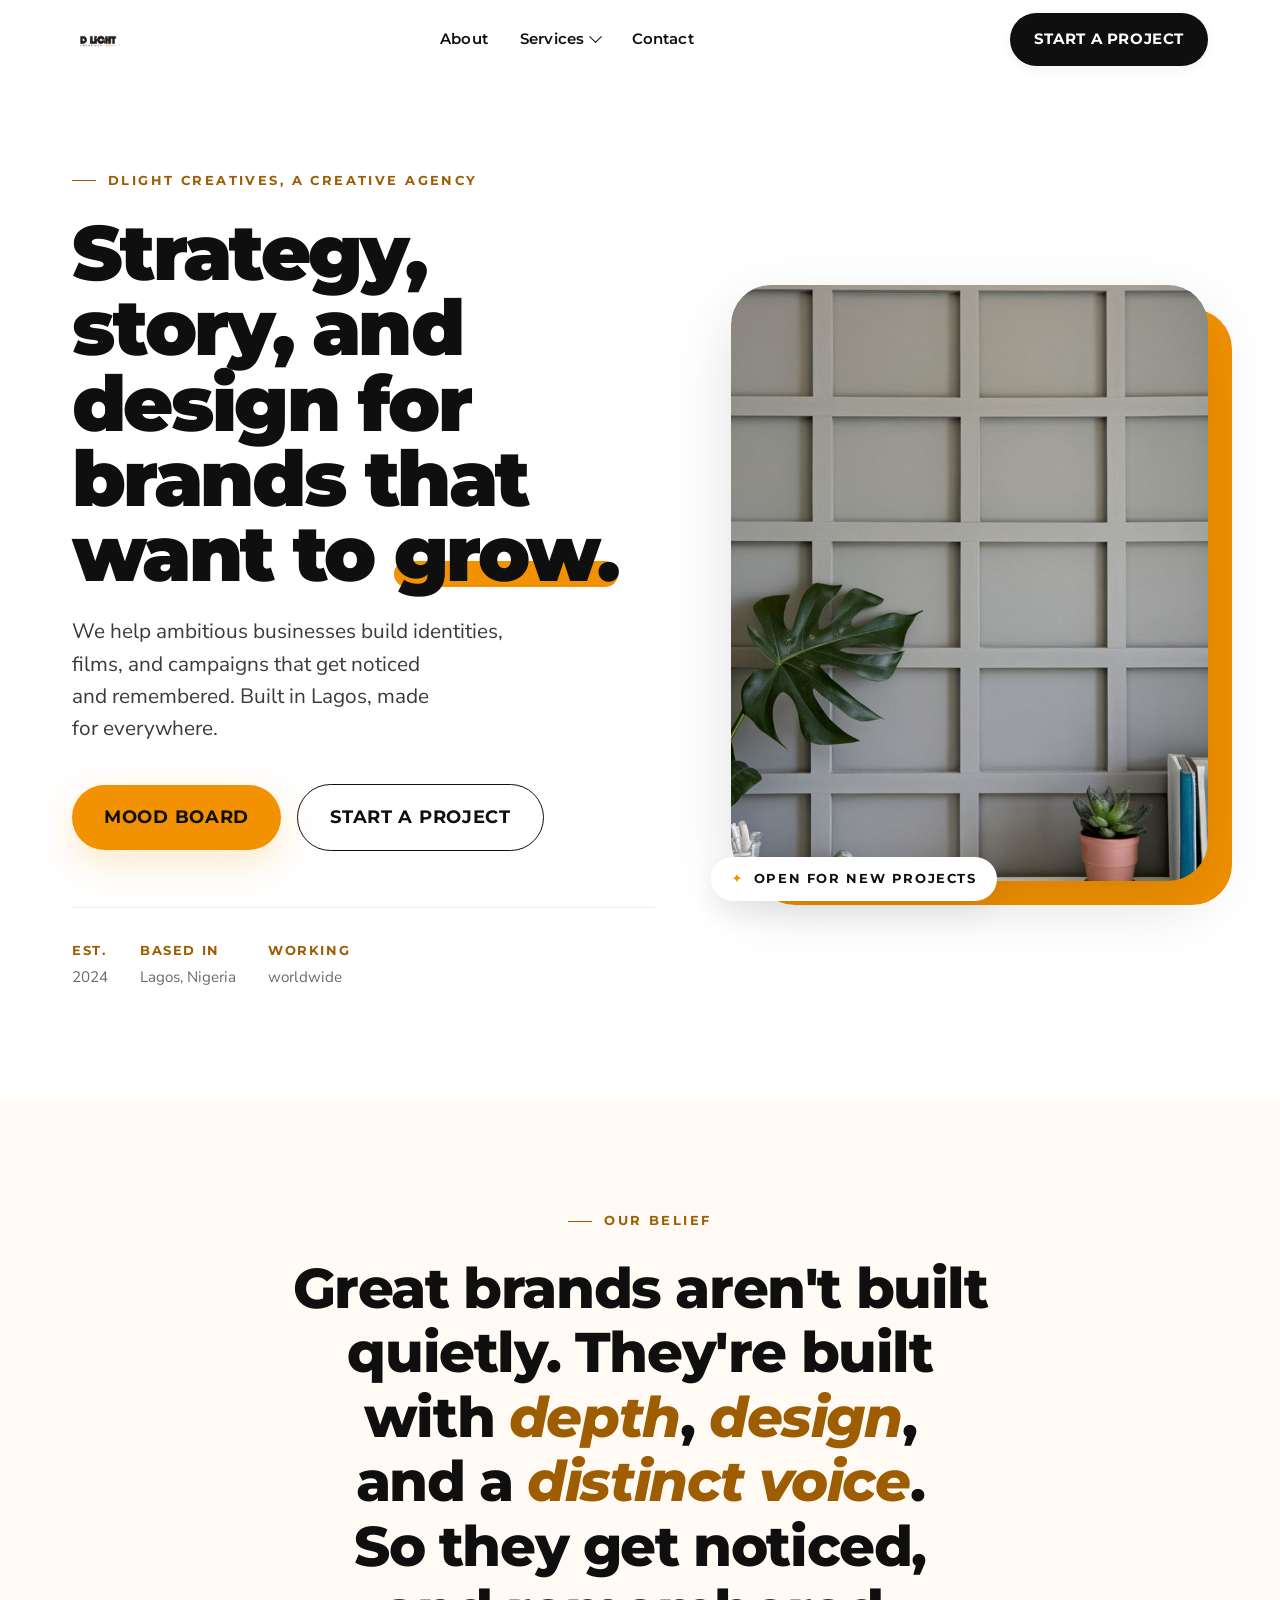
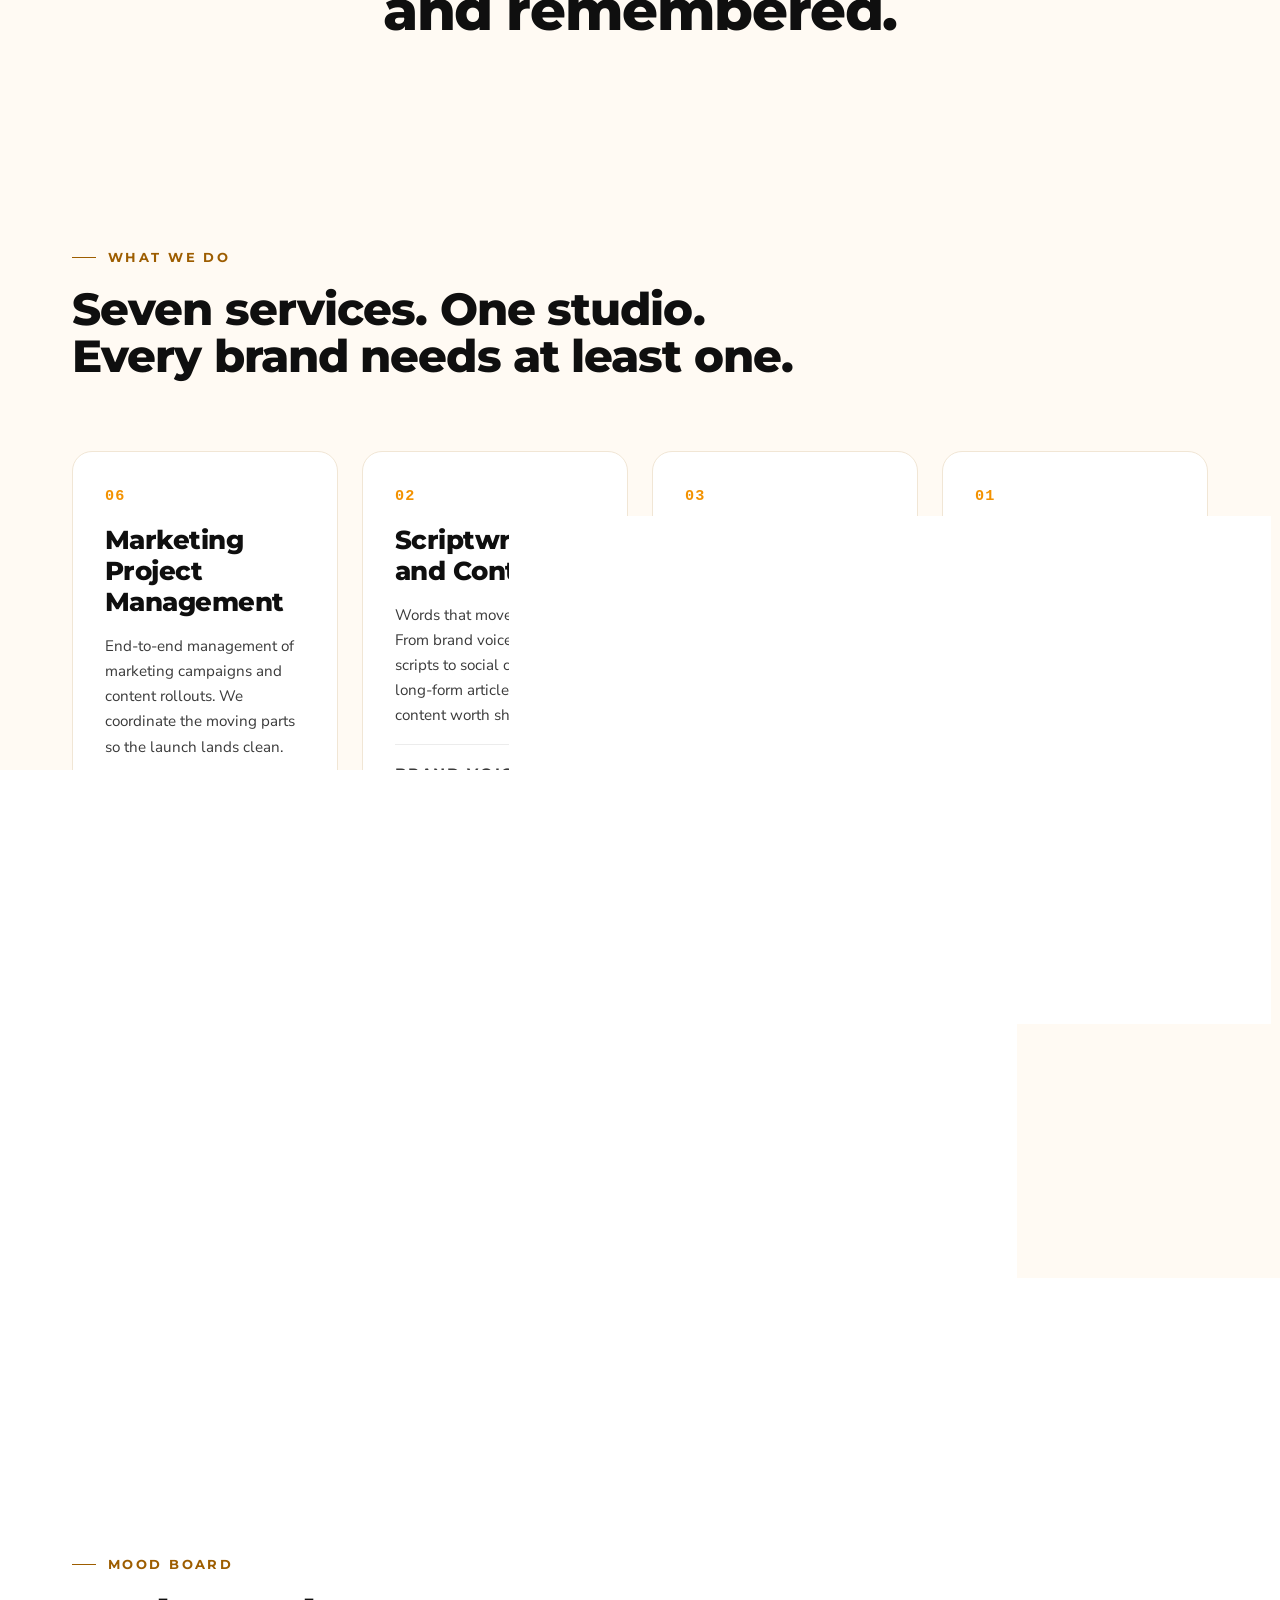
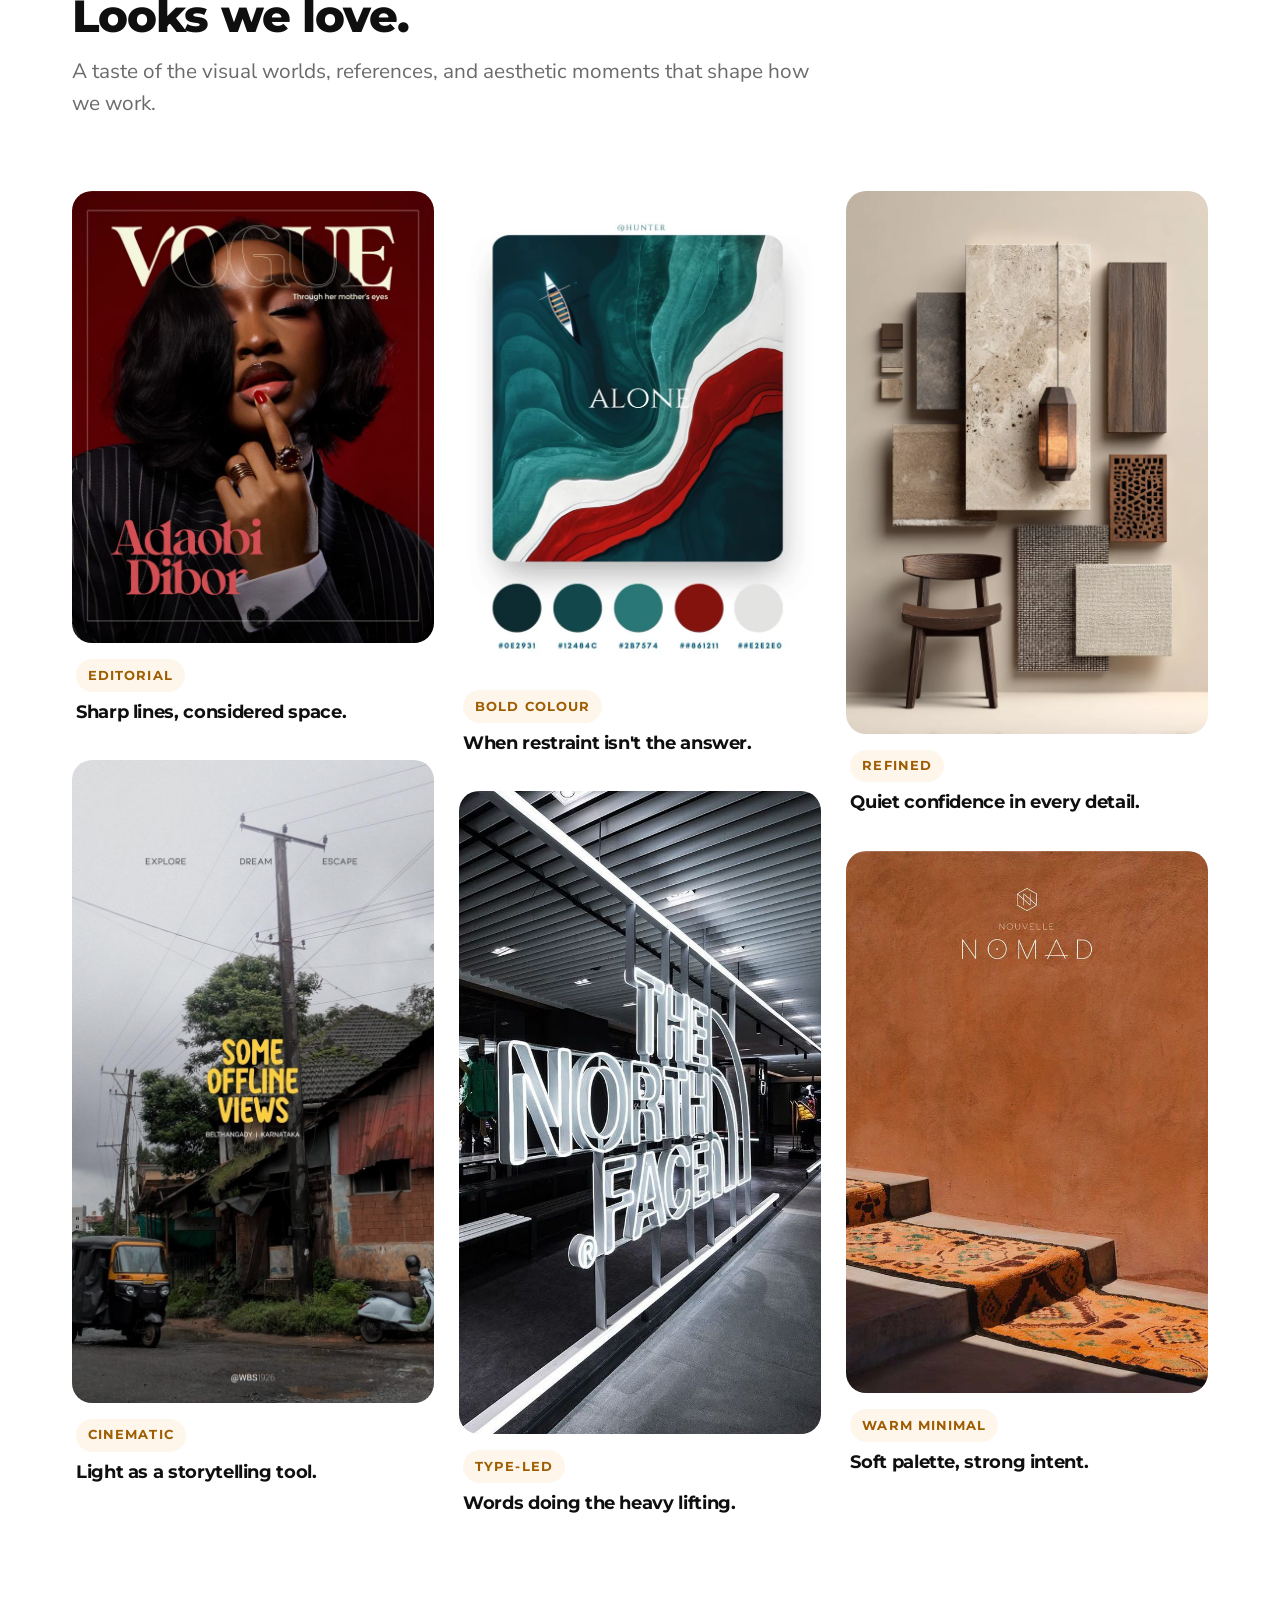
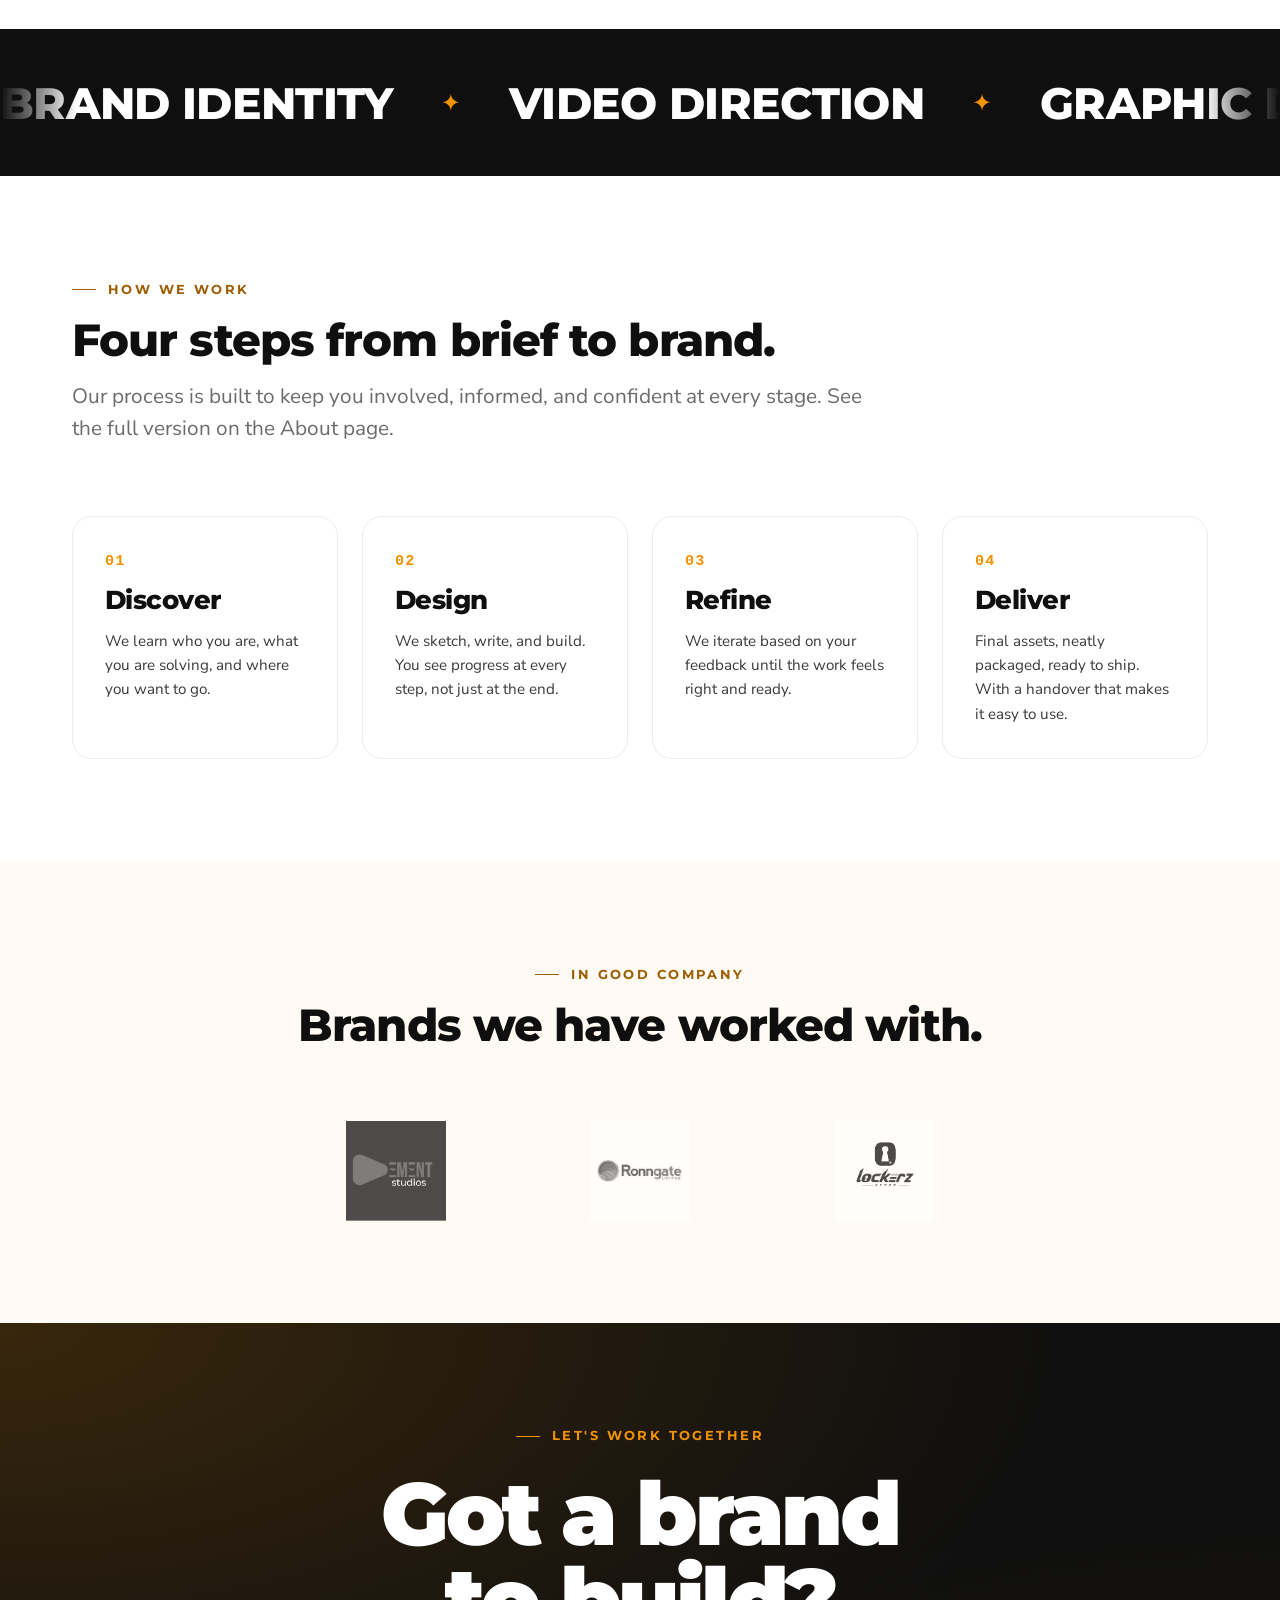
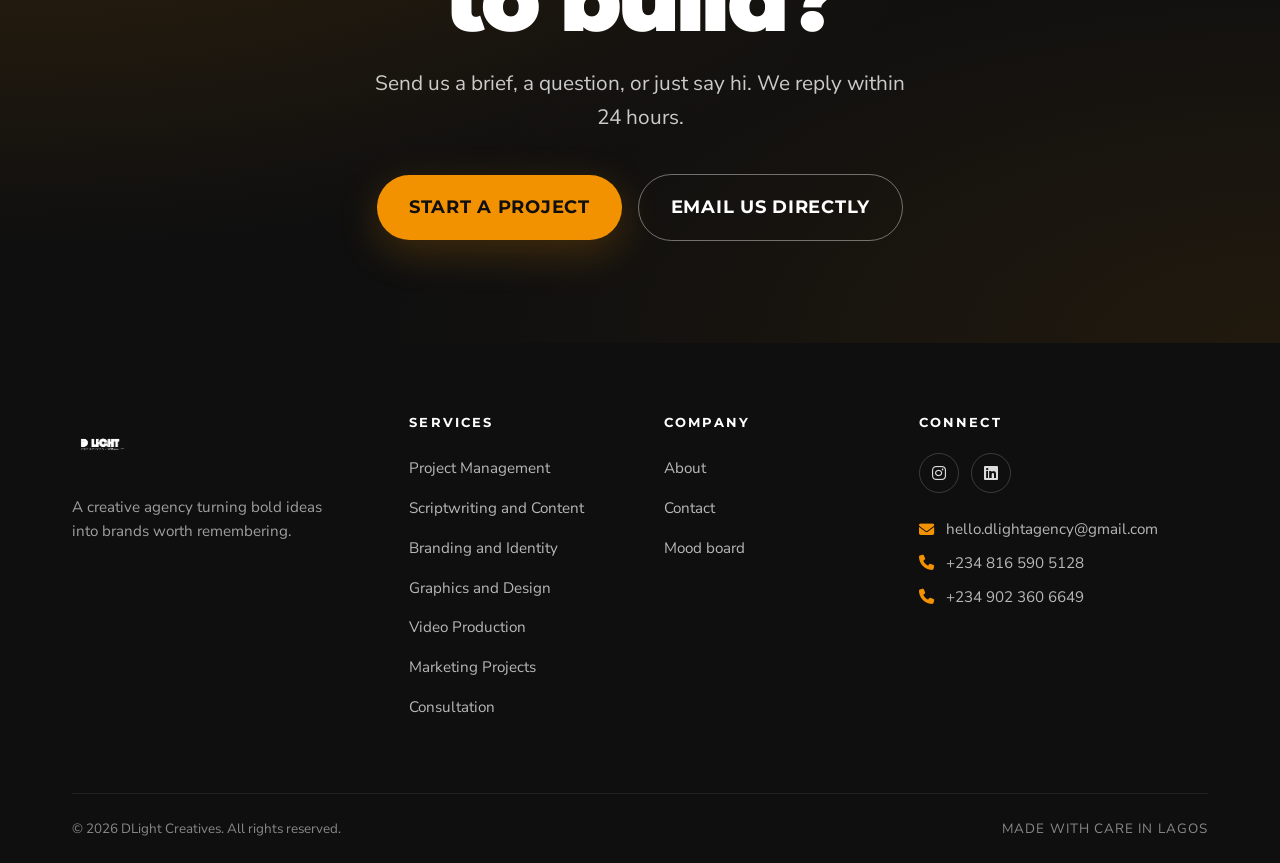
==== commit ce72bfae: "updated homepage" ====
--- a/index.html
+++ b/index.html
@@ -362,7 +362,7 @@
                 that supports your marketing and looks great everywhere it
                 lands.
               </p>
-              <p class="service-card__tags">Print · Digital · Decks</p>
+              <p class="service-card__tags">Digital · Decks</p>
             </li>
 
             <li
@@ -632,6 +632,15 @@
               <img
                 src="images/ronngate.jpeg"
                 alt="Ronngate"
+                width="200"
+                height="120"
+                loading="lazy"
+              />
+            </li>
+            <li class="client-logo">
+              <img
+                src="images/Lockerz_Logo_White_Background.png"
+                alt="Lockerz"
                 width="200"
                 height="120"
                 loading="lazy"
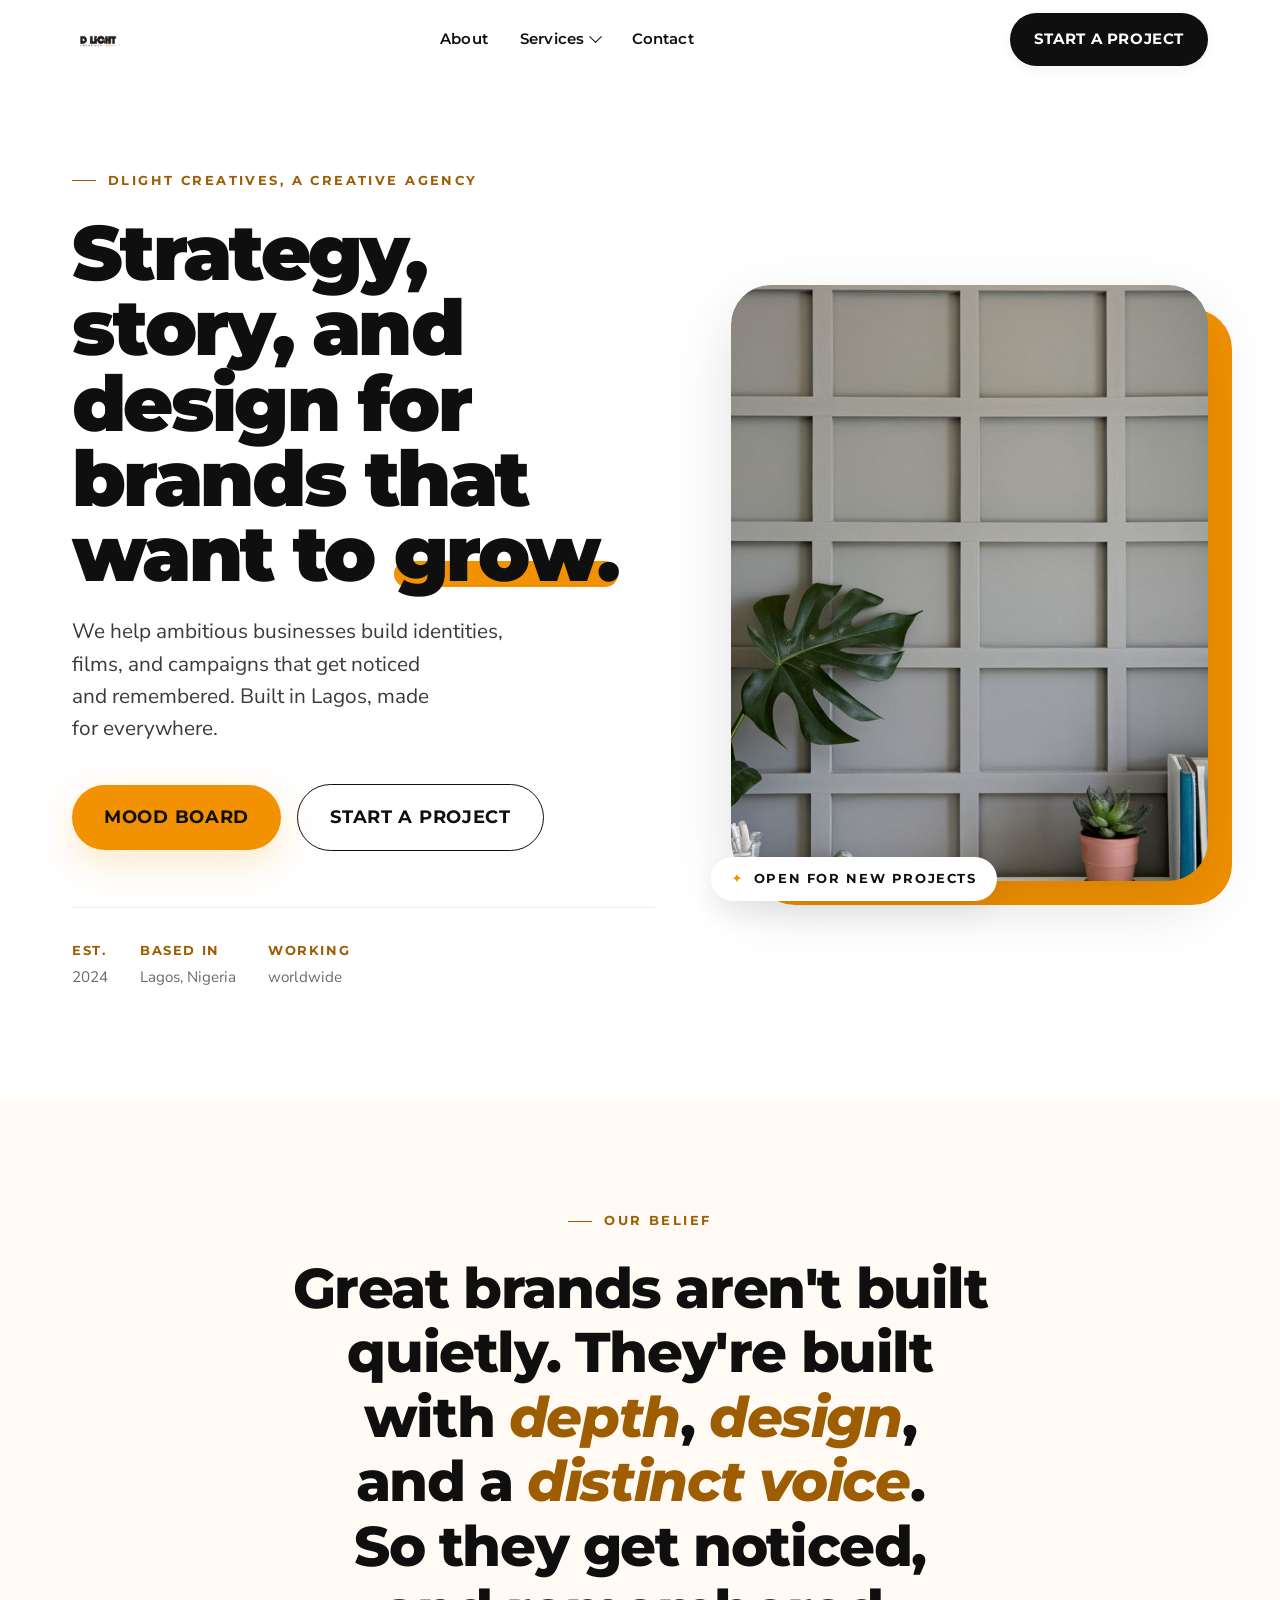
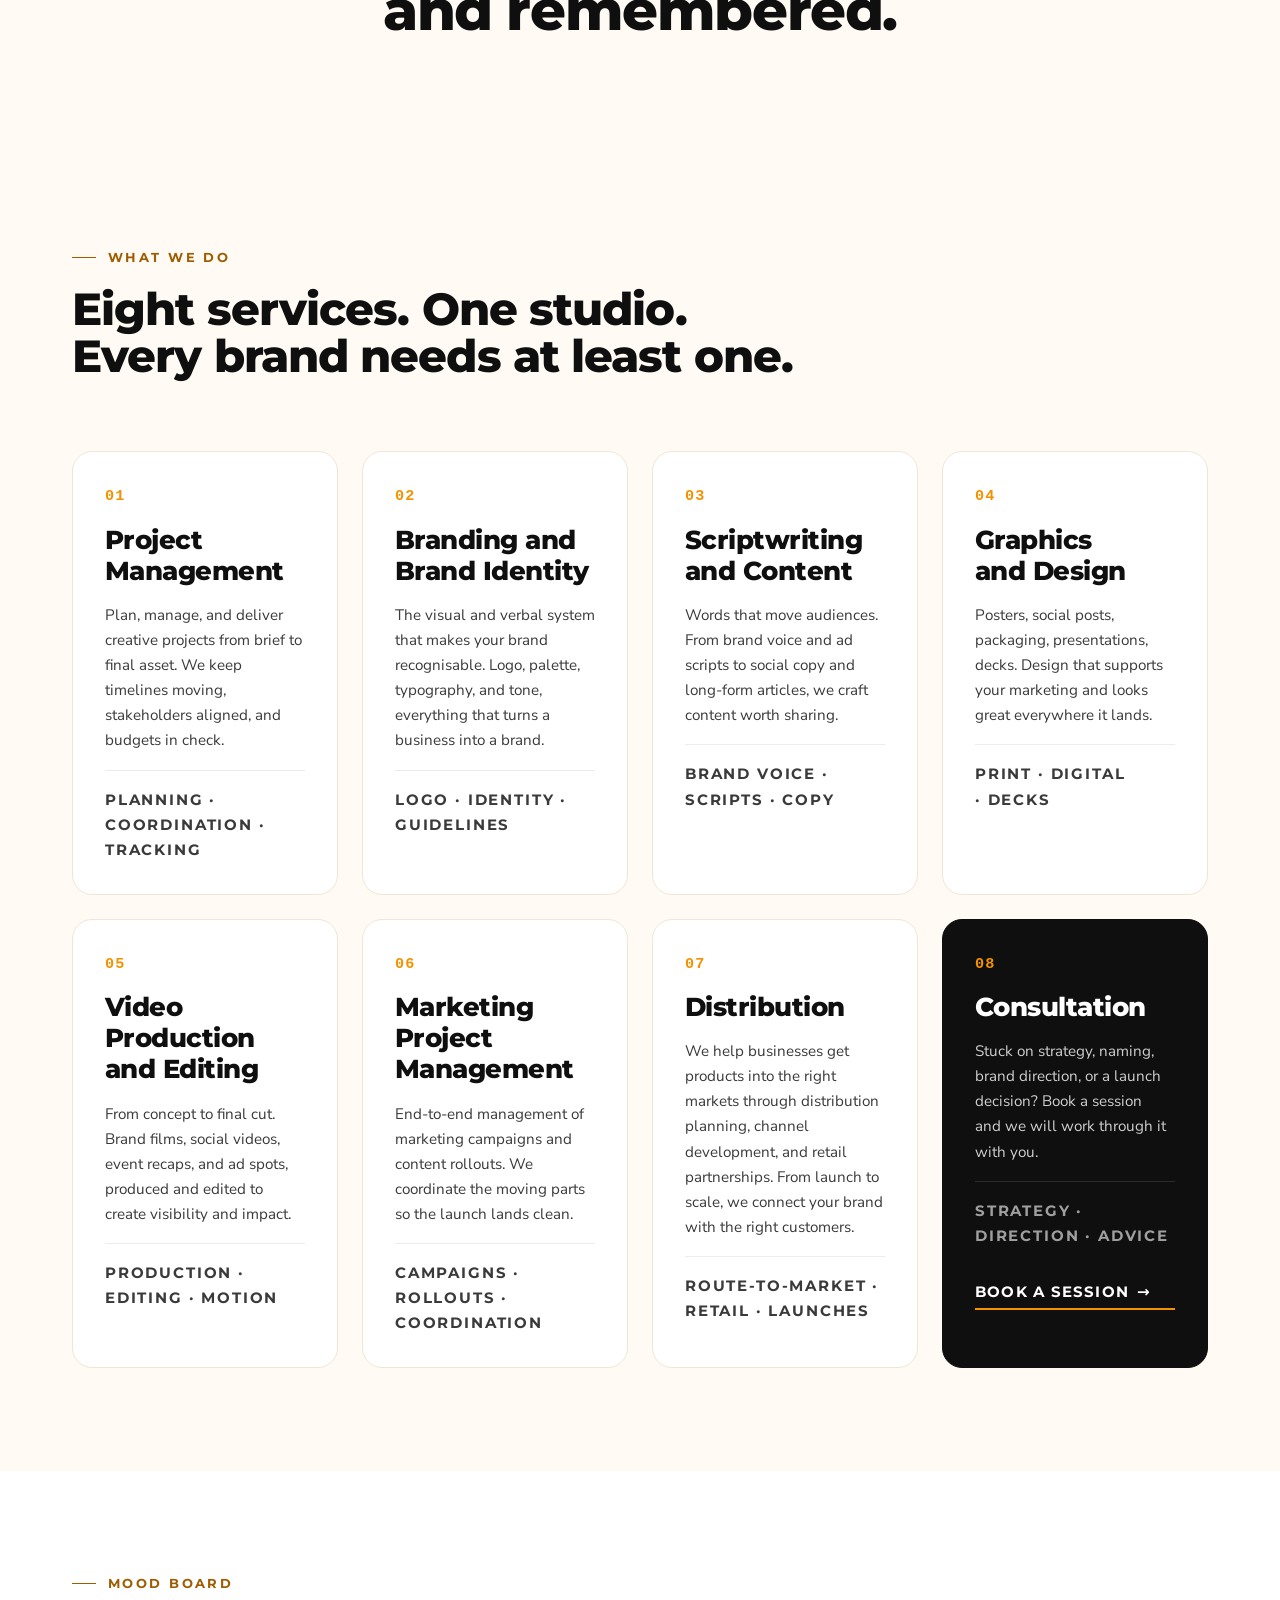
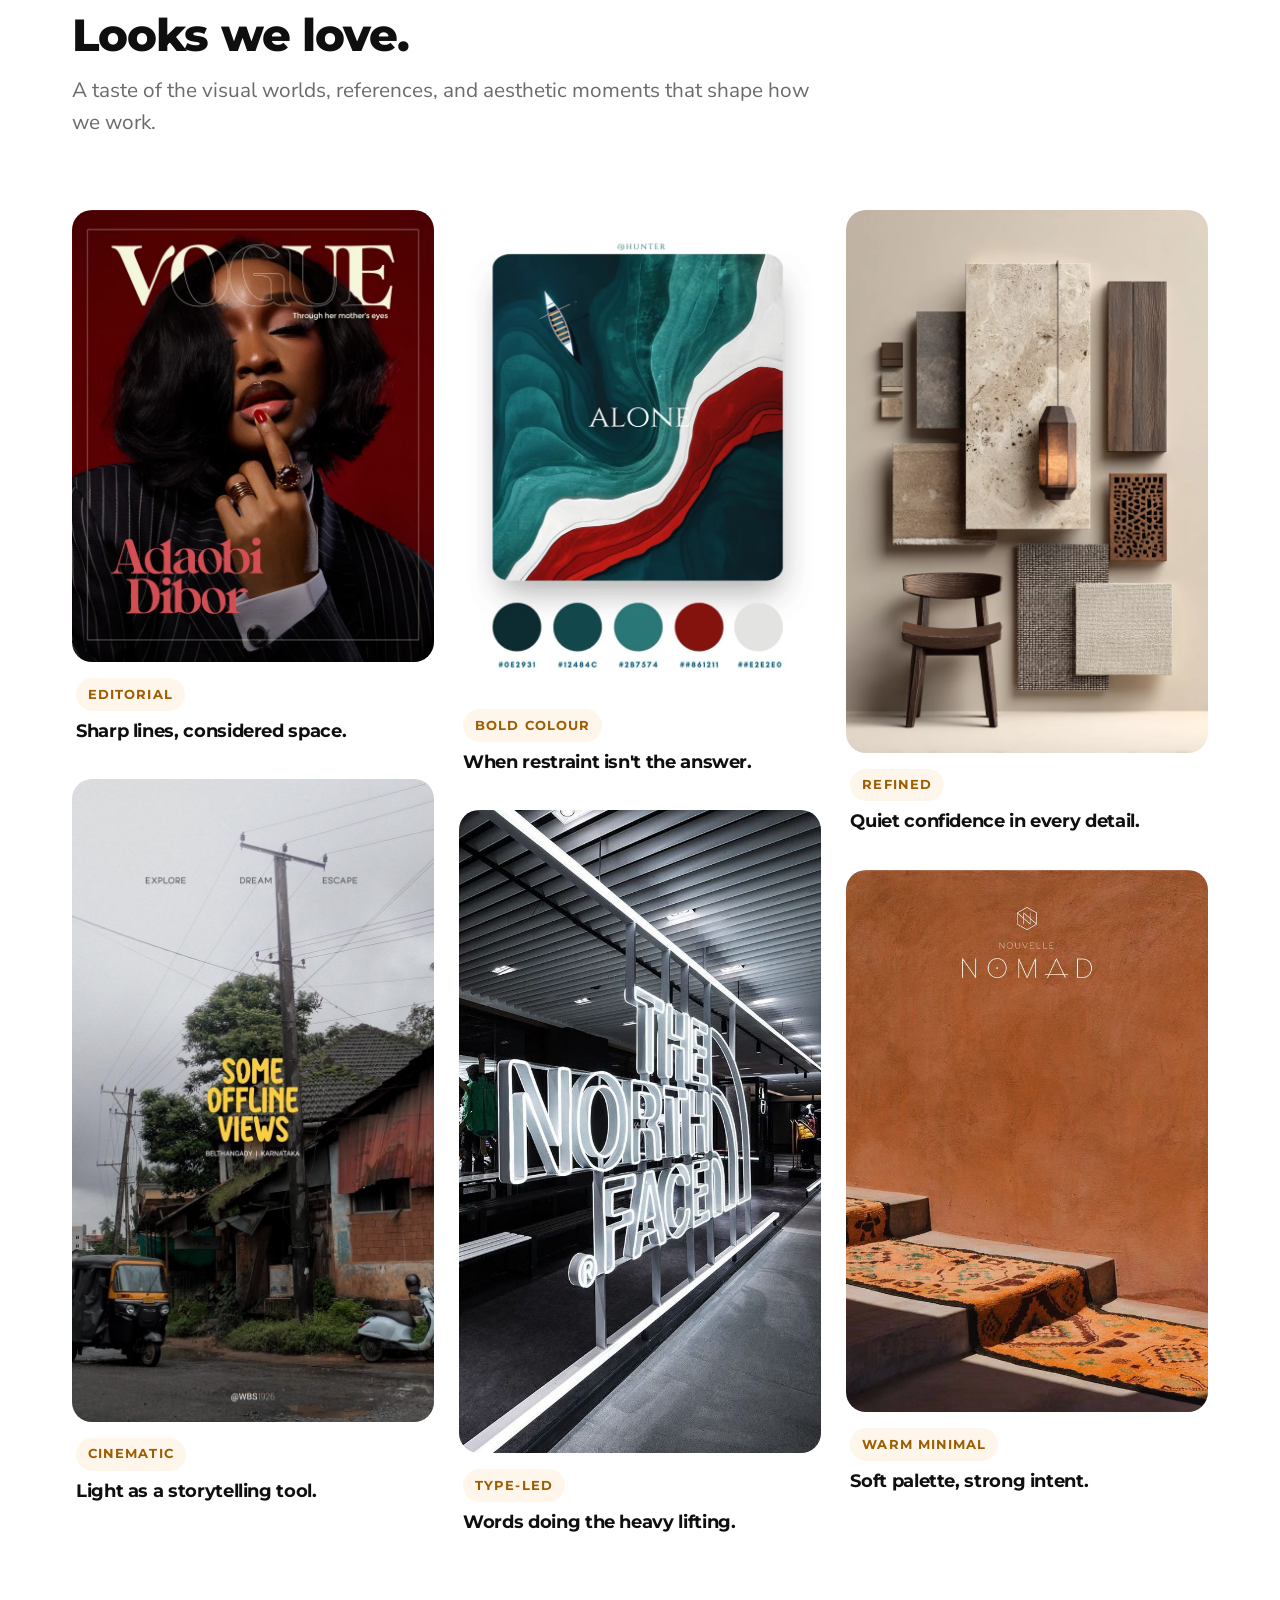
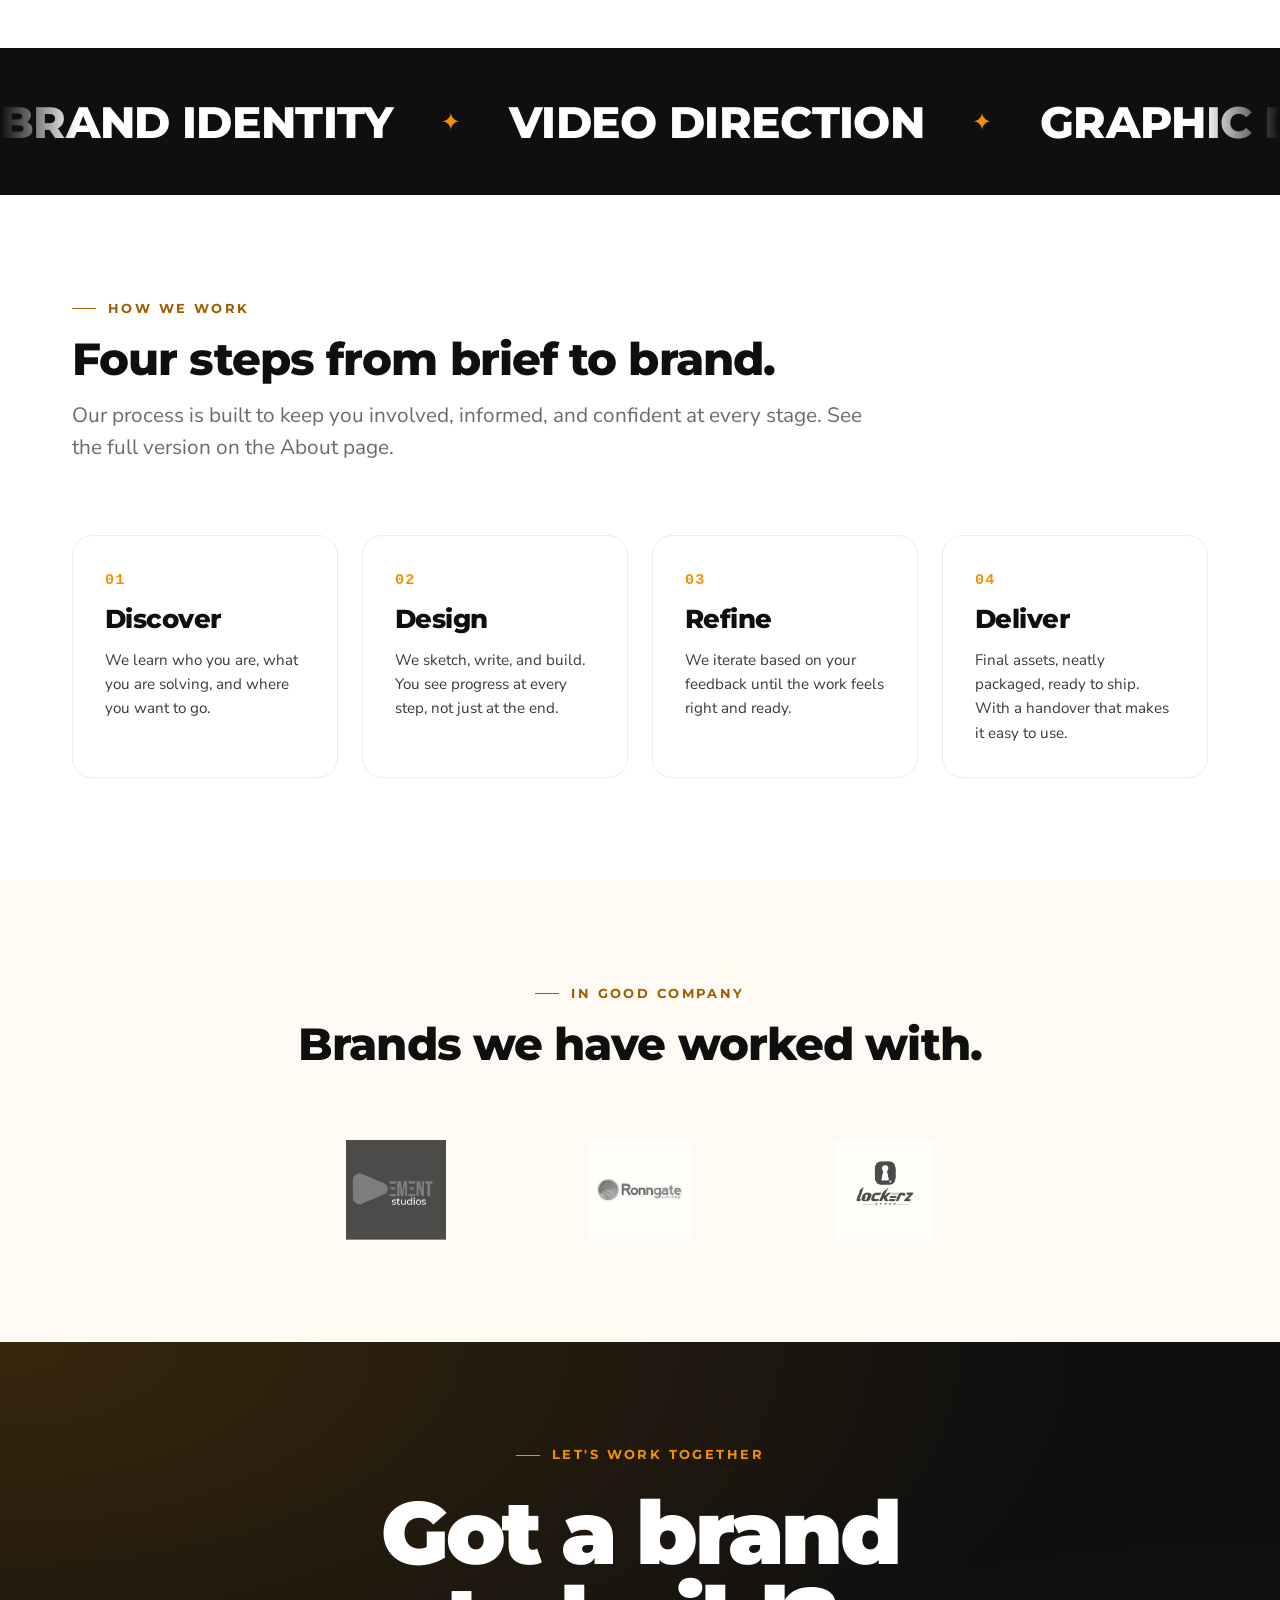
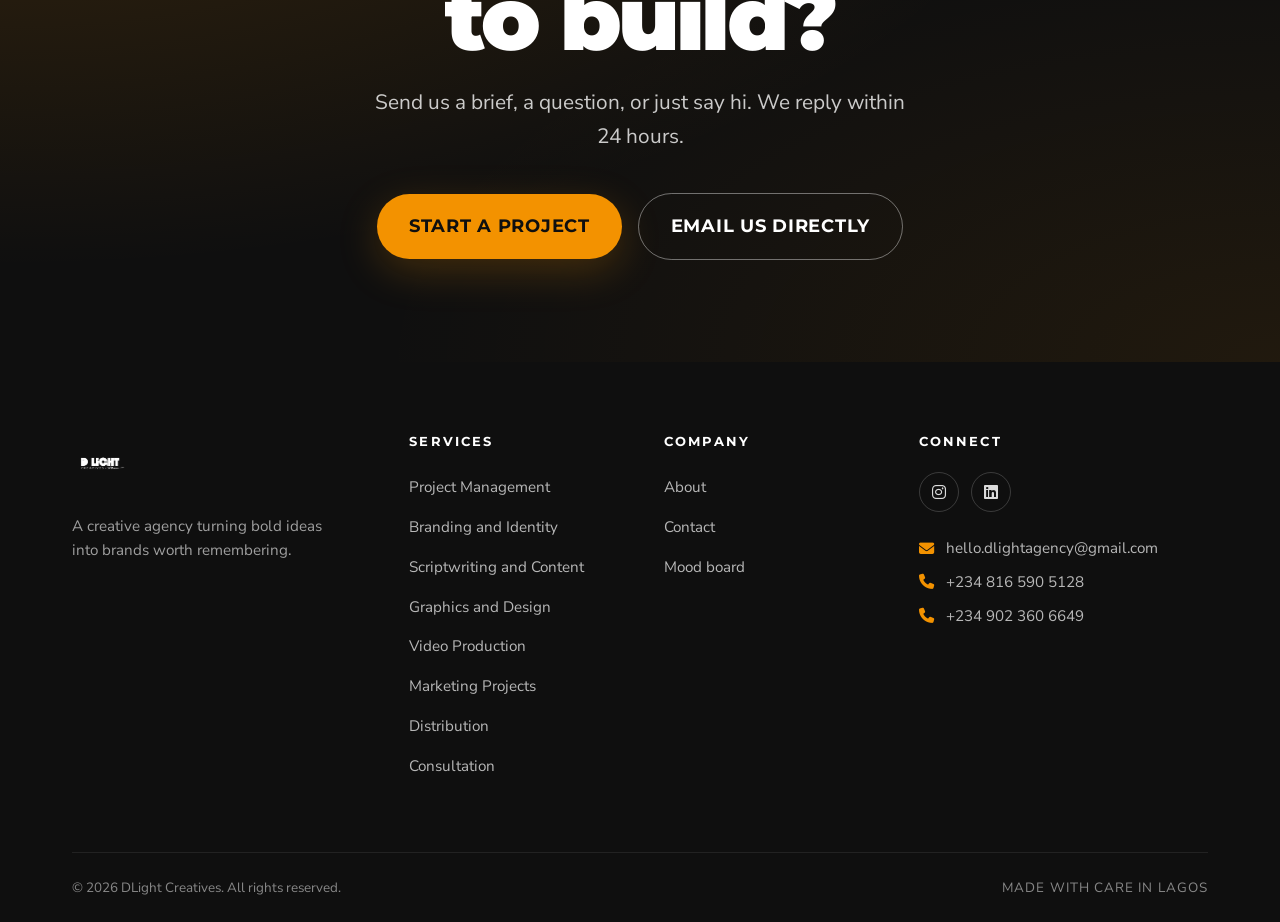
==== commit 826360a6: "Add Distribution service, reorder services, reframe team as board" ====
--- a/index.html
+++ b/index.html
@@ -88,7 +88,7 @@
         "@context": "https://schema.org",
         "@type": "ProfessionalService",
         "name": "DLight Creatives",
-        "description": "Creative agency offering branding, scriptwriting, video production, graphic design, marketing, and consultation services.",
+        "description": "Creative agency offering branding, scriptwriting, video production, graphic design, marketing, distribution, and consultation services.",
         "url": "https://dlightagency.com/",
         "telephone": ["+2348165905128", "+2349023606649"],
         "email": "hello.dlightagency@gmail.com",
@@ -110,12 +110,13 @@
           "https://www.linkedin.com/in/dlight-creatives-65852138b"
         ],
         "serviceType": [
+          "Project Management",
           "Branding and Brand Identity",
           "Scriptwriting and Content Creation",
-          "Project Management",
           "Graphics and Design",
           "Video Production and Editing",
           "Marketing Project Management",
+          "Product Distribution and Marketing",
           "Consultation Services"
         ]
       }
@@ -182,7 +183,7 @@
                     </ul>
                   </div>
                   <div class="mega-col">
-                    <h4>Design and Production</h4>
+                    <h4>Production and Reach</h4>
                     <ul>
                       <li>
                         <a href="#graphics-design">Graphics and Design</a>
@@ -194,6 +195,9 @@
                       </li>
                       <li>
                         <a href="#marketing-projects">Marketing Projects</a>
+                      </li>
+                      <li>
+                        <a href="#distribution-services">Distribution</a>
                       </li>
                     </ul>
                   </div>
@@ -290,11 +294,68 @@
           <header class="section-head" data-reveal>
             <p class="eyebrow">What we do</p>
             <h2 id="services-heading">
-              Seven services. One studio. Every brand needs at least one.
+              Eight services. One studio. Every brand needs at least one.
             </h2>
           </header>
 
           <ol class="services-grid" data-reveal-stagger>
+            <li id="project-management" class="service-card">
+              <span class="service-card__number" aria-hidden="true">01</span>
+              <h3>Project Management</h3>
+              <p>
+                Plan, manage, and deliver creative projects from brief to final
+                asset. We keep timelines moving, stakeholders aligned, and
+                budgets in check.
+              </p>
+              <p class="service-card__tags">
+                Planning · Coordination · Tracking
+              </p>
+            </li>
+
+            <li id="branding-identity" class="service-card">
+              <span class="service-card__number" aria-hidden="true">02</span>
+              <h3>Branding and Brand Identity</h3>
+              <p>
+                The visual and verbal system that makes your brand recognisable.
+                Logo, palette, typography, and tone, everything that turns a
+                business into a brand.
+              </p>
+              <p class="service-card__tags">Logo · Identity · Guidelines</p>
+            </li>
+
+            <li id="scriptwriting-content" class="service-card">
+              <span class="service-card__number" aria-hidden="true">03</span>
+              <h3>Scriptwriting and Content</h3>
+              <p>
+                Words that move audiences. From brand voice and ad scripts to
+                social copy and long-form articles, we craft content worth
+                sharing.
+              </p>
+              <p class="service-card__tags">Brand voice · Scripts · Copy</p>
+            </li>
+
+            <li id="graphics-design" class="service-card">
+              <span class="service-card__number" aria-hidden="true">04</span>
+              <h3>Graphics and Design</h3>
+              <p>
+                Posters, social posts, packaging, presentations, decks. Design
+                that supports your marketing and looks great everywhere it
+                lands.
+              </p>
+              <p class="service-card__tags">Print · Digital · Decks</p>
+            </li>
+
+            <li id="video-editing" class="service-card">
+              <span class="service-card__number" aria-hidden="true">05</span>
+              <h3>Video Production and Editing</h3>
+              <p>
+                From concept to final cut. Brand films, social videos, event
+                recaps, and ad spots, produced and edited to create visibility
+                and impact.
+              </p>
+              <p class="service-card__tags">Production · Editing · Motion</p>
+            </li>
+
             <li id="marketing-projects" class="service-card">
               <span class="service-card__number" aria-hidden="true">06</span>
               <h3>Marketing Project Management</h3>
@@ -308,68 +369,25 @@
               </p>
             </li>
 
-            <li id="scriptwriting-content" class="service-card">
-              <span class="service-card__number" aria-hidden="true">02</span>
-              <h3>Scriptwriting and Content</h3>
-              <p>
-                Words that move audiences. From brand voice and ad scripts to
-                social copy and long-form articles, we craft content worth
-                sharing.
-              </p>
-              <p class="service-card__tags">Brand voice · Scripts · Copy</p>
-            </li>
-
-            <li id="branding-identity" class="service-card">
-              <span class="service-card__number" aria-hidden="true">03</span>
-              <h3>Branding and Brand Identity</h3>
-              <p>
-                The visual and verbal system that makes your brand recognisable.
-                Logo, palette, typography, and tone, everything that turns a
-                business into a brand.
-              </p>
-              <p class="service-card__tags">Logo · Identity · Guidelines</p>
-            </li>
-
-            <li id="project-management" class="service-card">
-              <span class="service-card__number" aria-hidden="true">01</span>
-              <h3>Project Management</h3>
-              <p>
-                Plan, manage, and deliver creative projects from brief to final
-                asset. We keep timelines moving, stakeholders aligned, and
-                budgets in check.
+            <li id="distribution-services" class="service-card">
+              <span class="service-card__number" aria-hidden="true">07</span>
+              <h3>Distribution</h3>
+              <p>
+                We help businesses get products into the right markets through
+                distribution planning, channel development, and retail
+                partnerships. From launch to scale, we connect your brand with
+                the right customers.
               </p>
               <p class="service-card__tags">
-                Planning · Coordination · Tracking
-              </p>
-            </li>
-
-            <li id="video-editing" class="service-card">
-              <span class="service-card__number" aria-hidden="true">05</span>
-              <h3>Video Production and Editing</h3>
-              <p>
-                From concept to final cut. Brand films, social videos, event
-                recaps, and ad spots, produced and edited to create visibility
-                and impact.
-              </p>
-              <p class="service-card__tags">Production · Editing · Motion</p>
-            </li>
-
-            <li id="graphics-design" class="service-card">
-              <span class="service-card__number" aria-hidden="true">04</span>
-              <h3>Graphics and Design</h3>
-              <p>
-                Posters, social posts, packaging, presentations, decks. Design
-                that supports your marketing and looks great everywhere it
-                lands.
-              </p>
-              <p class="service-card__tags">Digital · Decks</p>
+                Route-to-market · Retail · Launches
+              </p>
             </li>
 
             <li
               id="consultation-services"
               class="service-card service-card--feature"
             >
-              <span class="service-card__number" aria-hidden="true">07</span>
+              <span class="service-card__number" aria-hidden="true">08</span>
               <h3>Consultation</h3>
               <p>
                 Stuck on strategy, naming, brand direction, or a launch
@@ -546,6 +564,8 @@
             <span class="marquee__item">Scriptwriting</span>
             <span class="marquee__star">✦</span>
             <span class="marquee__item">Marketing</span>
+            <span class="marquee__star">✦</span>
+            <span class="marquee__item">Distribution</span>
             <span class="marquee__star">✦</span>
             <span class="marquee__item">Consultation</span>
             <span class="marquee__star">✦</span>
@@ -833,12 +853,12 @@
                 <a href="index.html#project-management">Project Management</a>
               </li>
               <li>
+                <a href="index.html#branding-identity">Branding and Identity</a>
+              </li>
+              <li>
                 <a href="index.html#scriptwriting-content"
                   >Scriptwriting and Content</a
                 >
-              </li>
-              <li>
-                <a href="index.html#branding-identity">Branding and Identity</a>
               </li>
               <li>
                 <a href="index.html#graphics-design">Graphics and Design</a>
@@ -846,6 +866,9 @@
               <li><a href="index.html#video-editing">Video Production</a></li>
               <li>
                 <a href="index.html#marketing-projects">Marketing Projects</a>
+              </li>
+              <li>
+                <a href="index.html#distribution-services">Distribution</a>
               </li>
               <li>
                 <a href="index.html#consultation-services">Consultation</a>
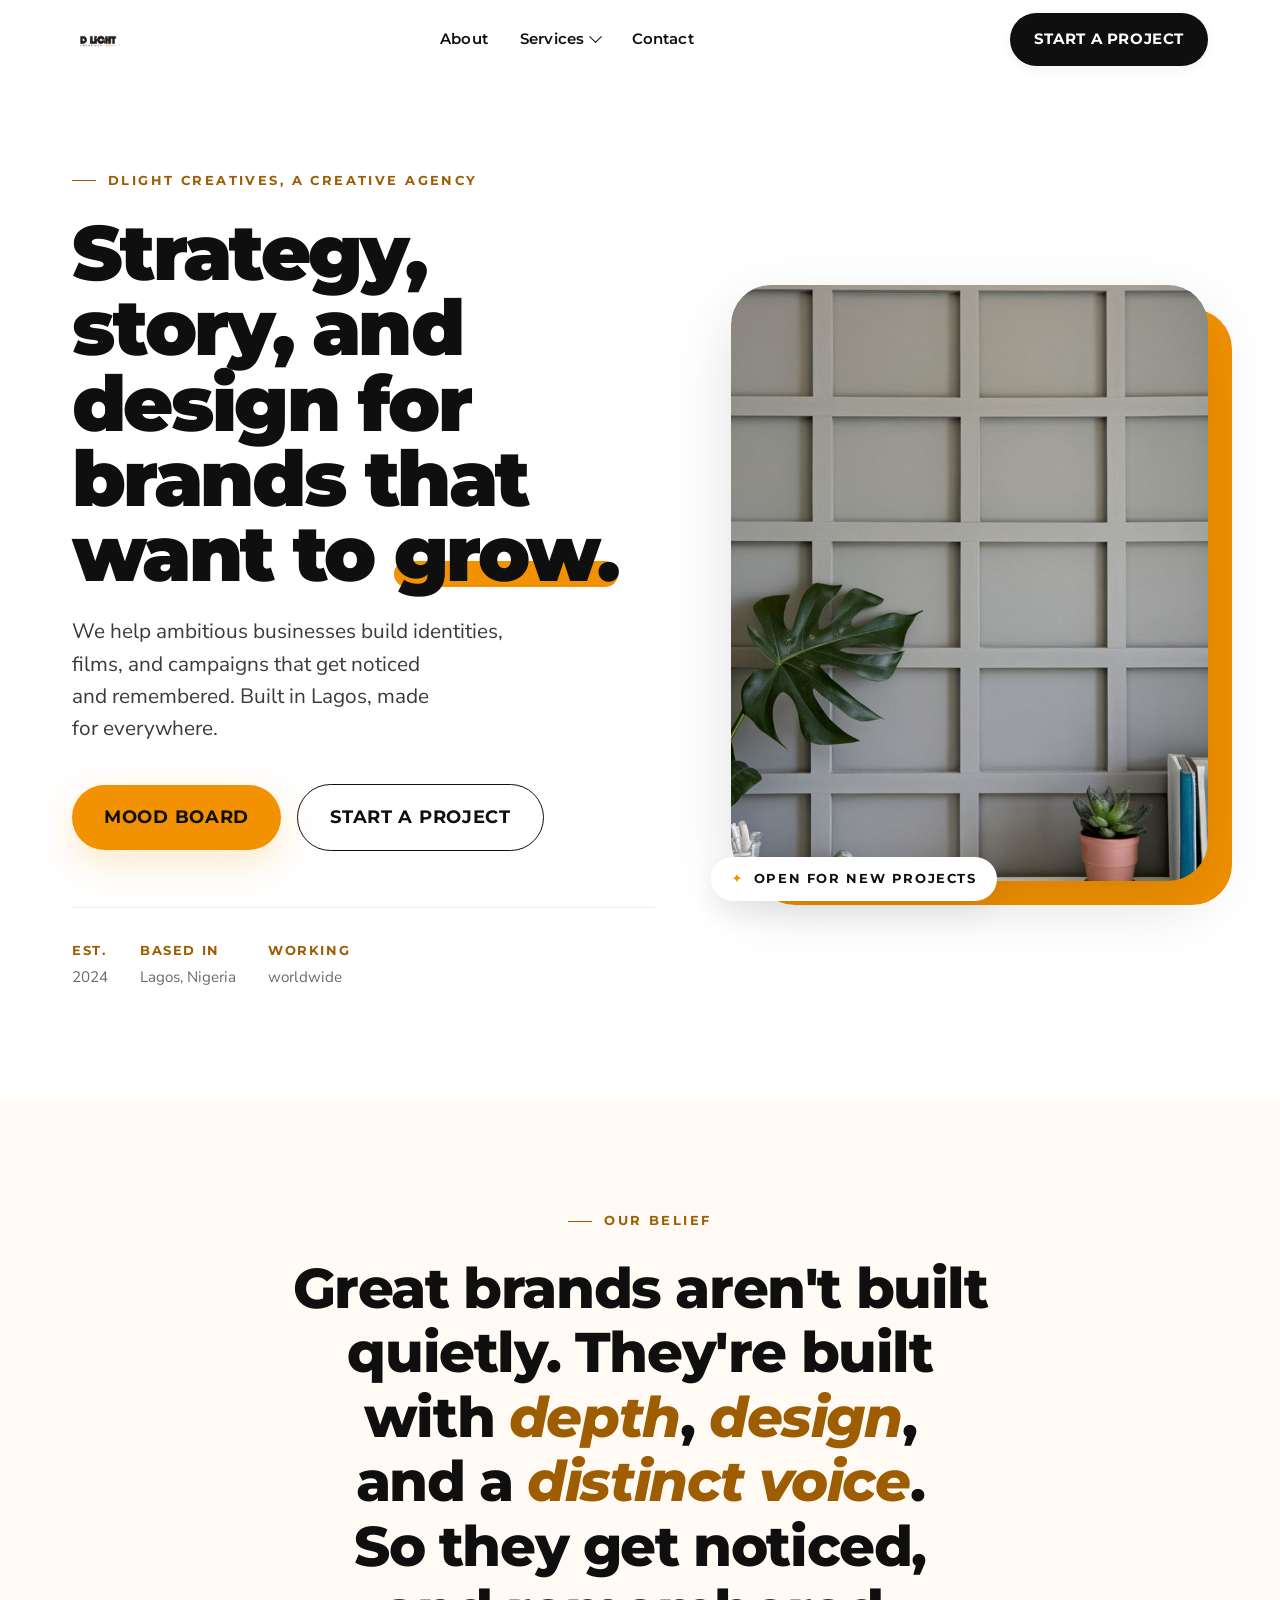
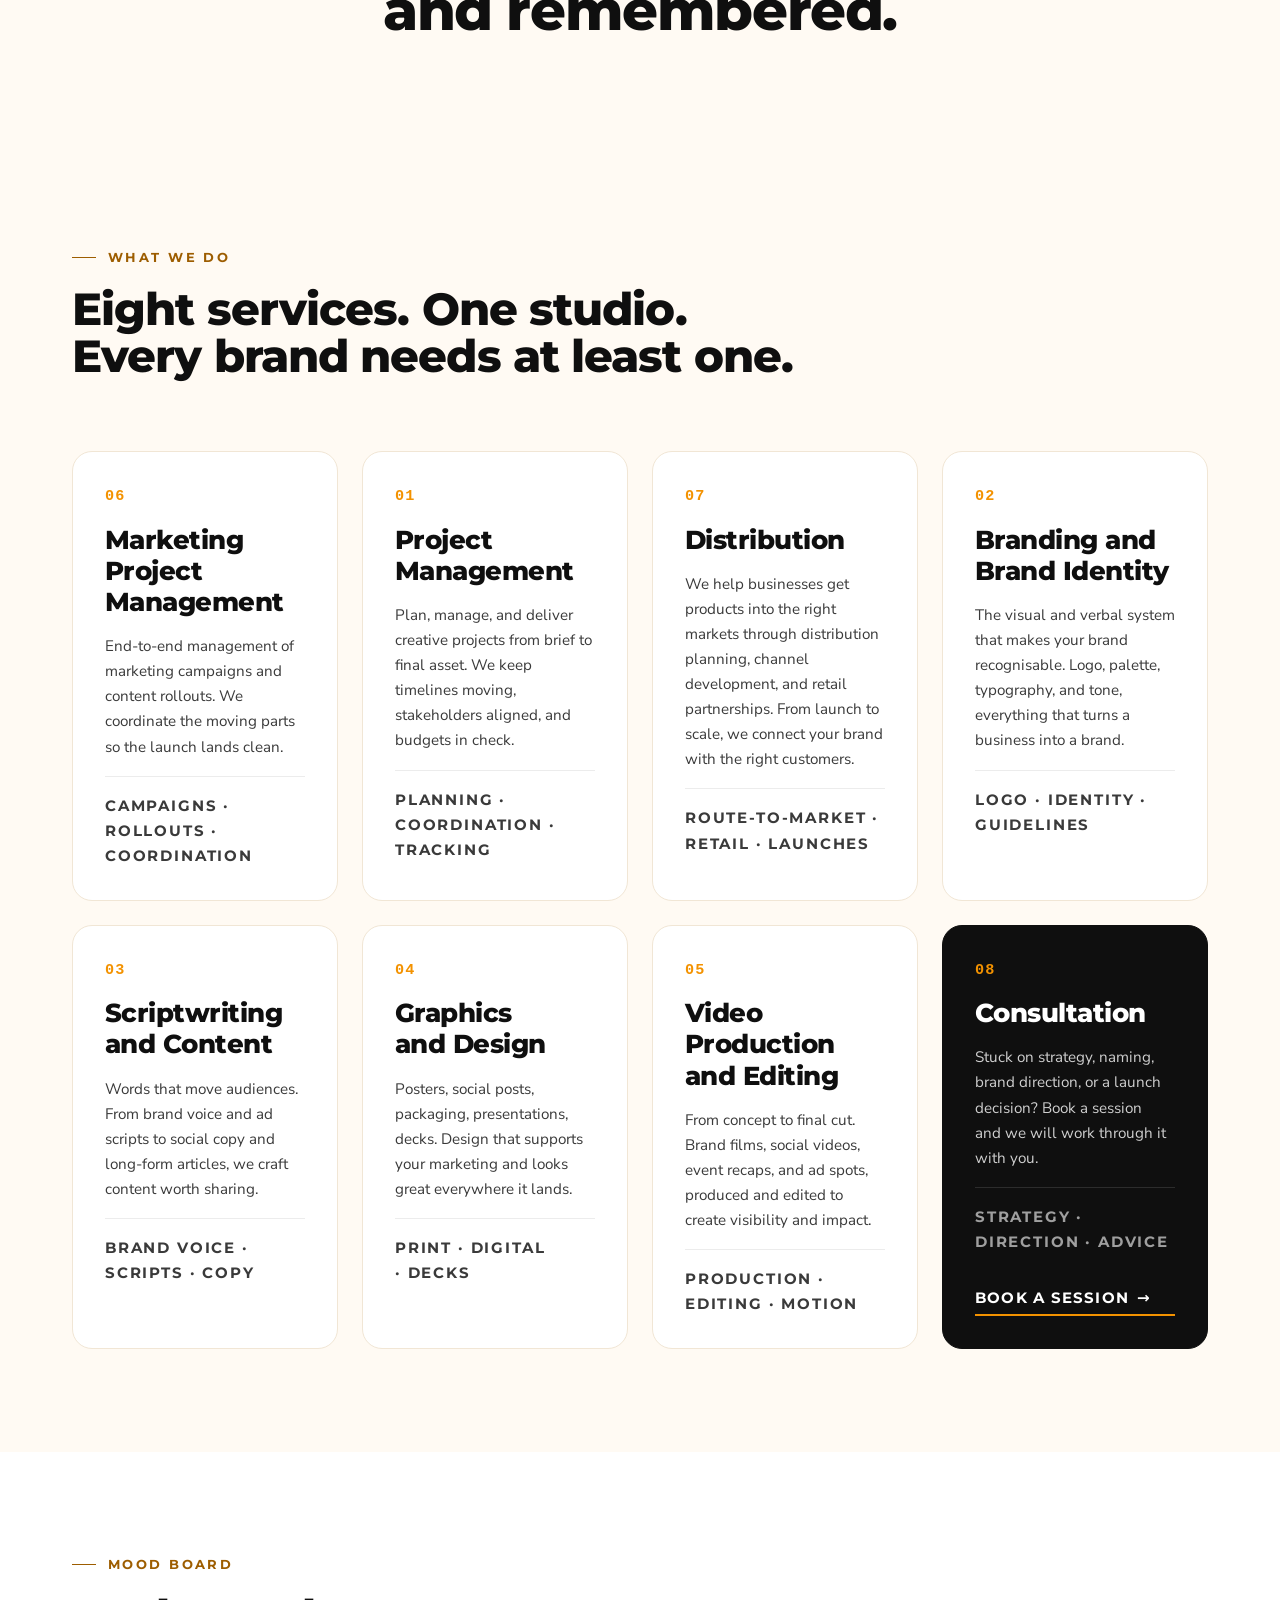
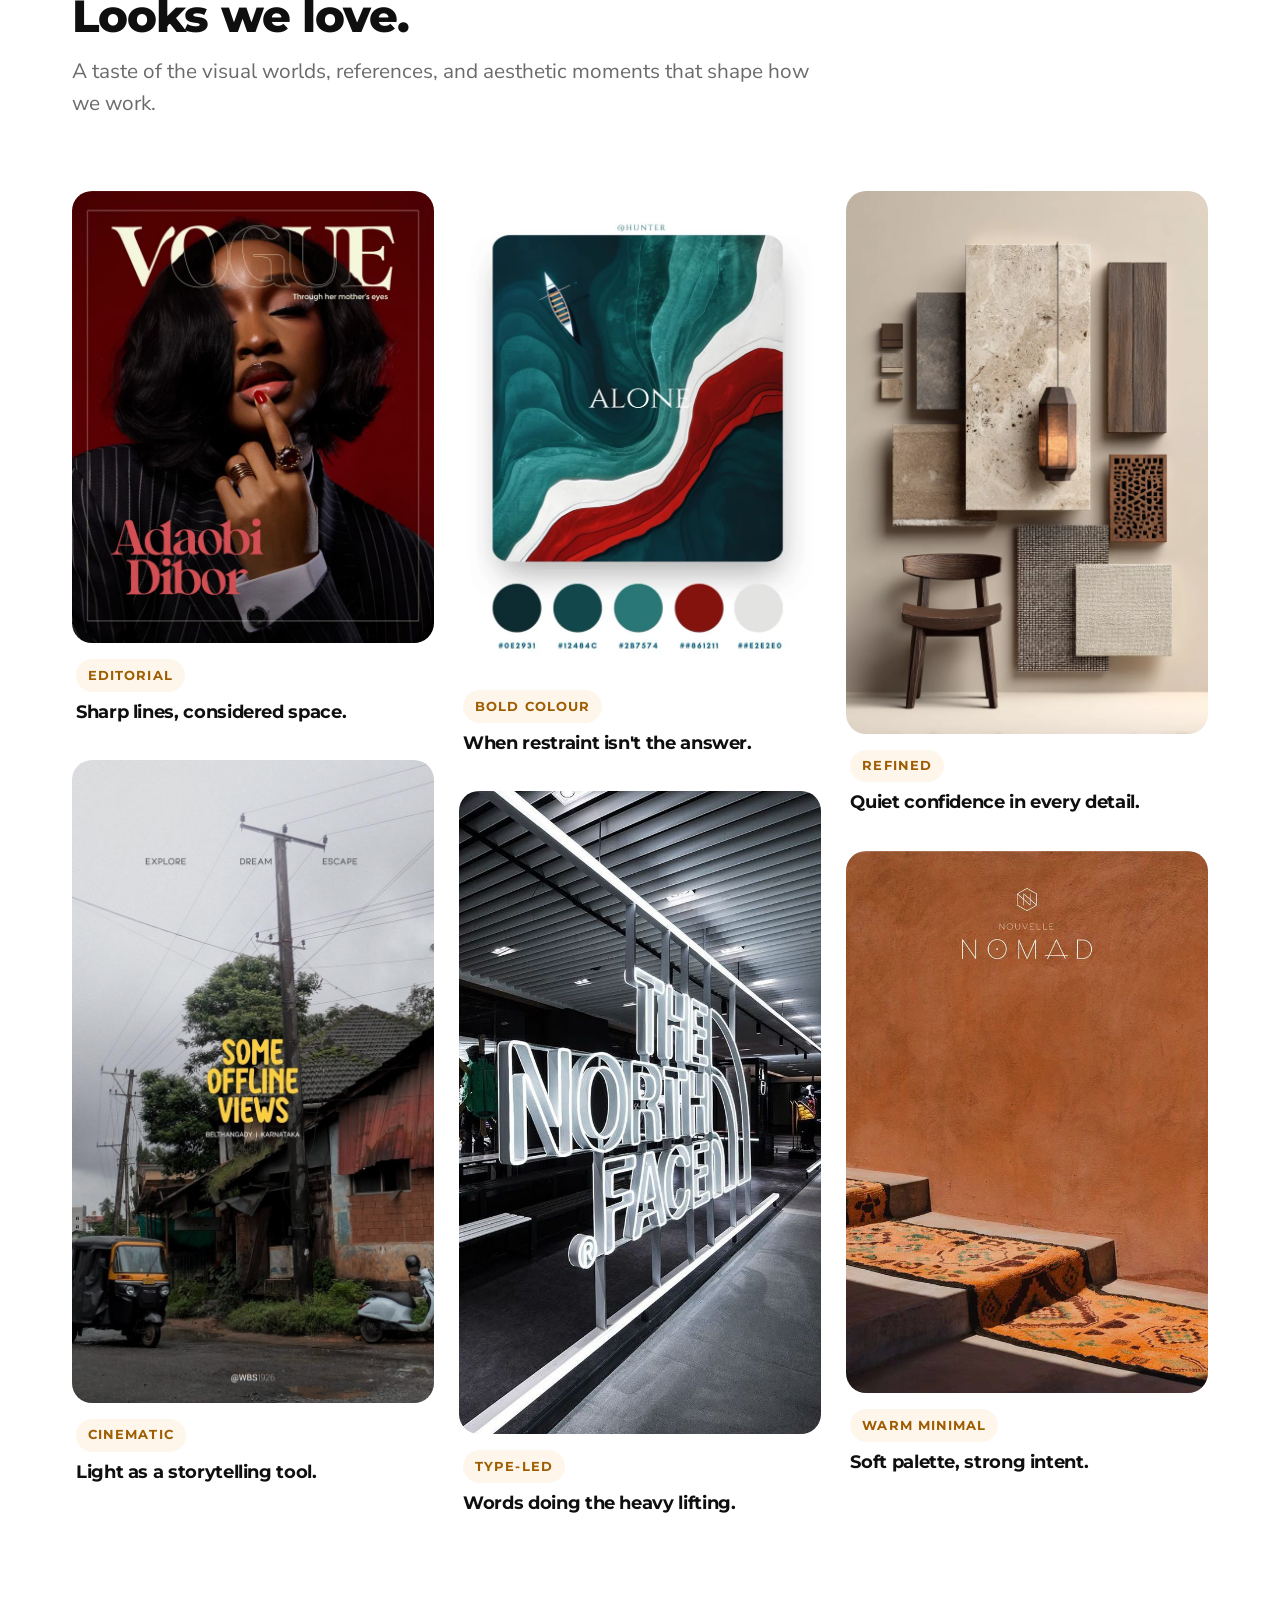
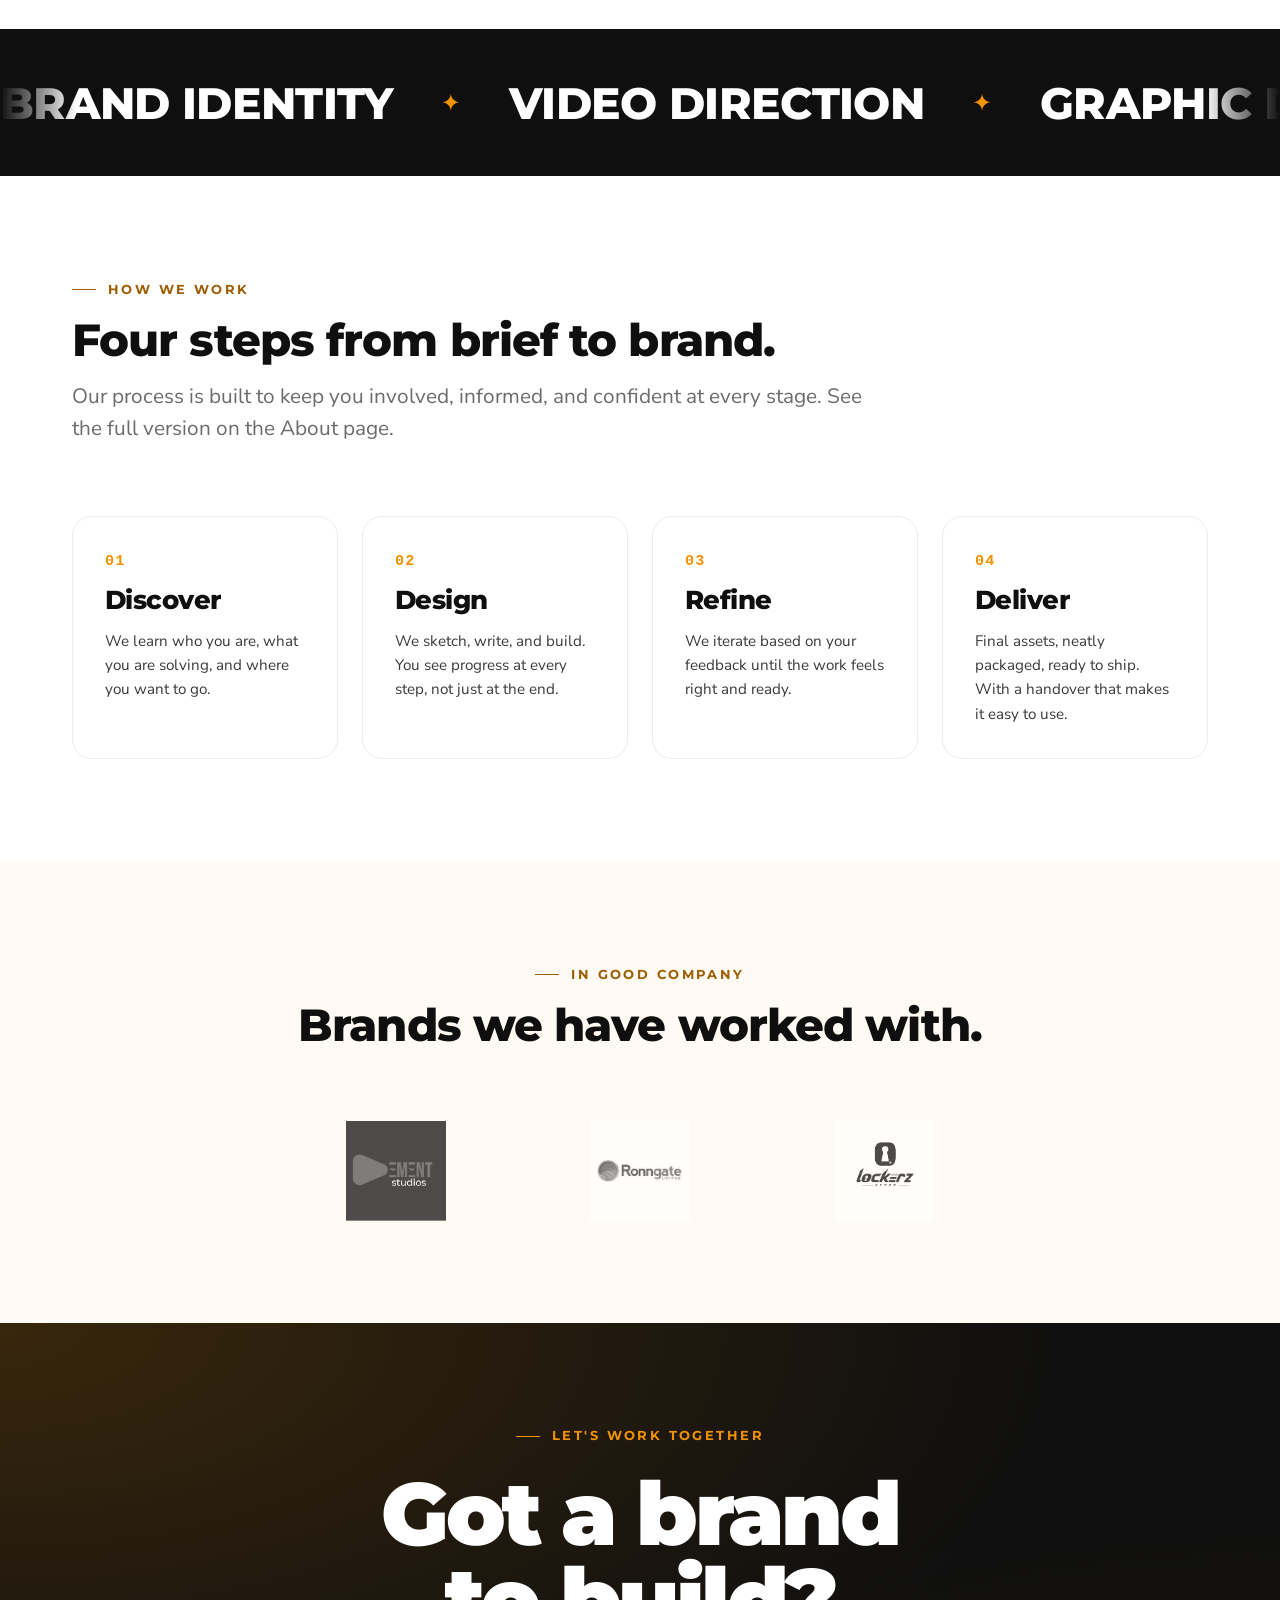
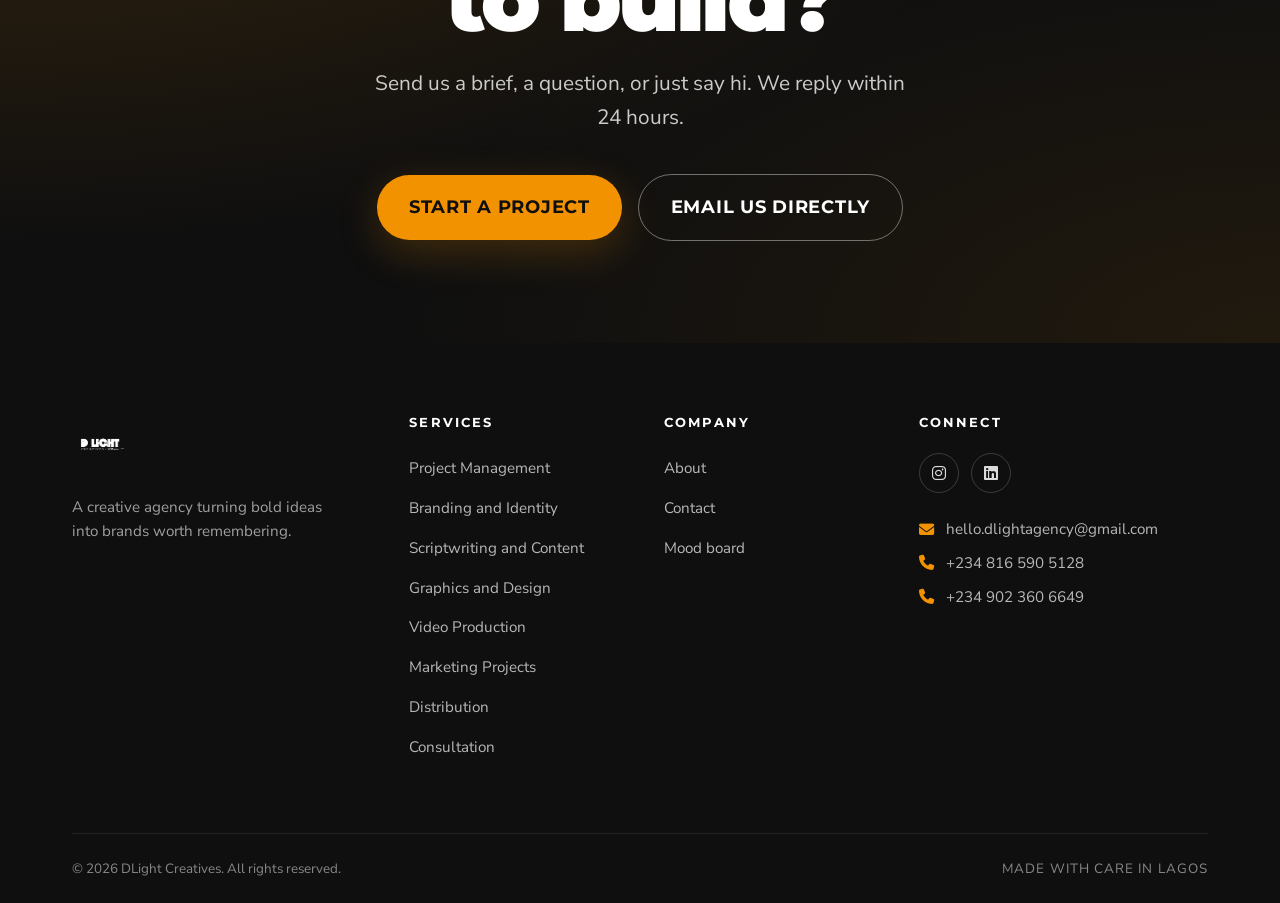
==== commit 22c13727: "Add Distribution service, reorder services, reframe team as board" ====
--- a/index.html
+++ b/index.html
@@ -299,6 +299,18 @@
           </header>
 
           <ol class="services-grid" data-reveal-stagger>
+            <li id="marketing-projects" class="service-card">
+              <span class="service-card__number" aria-hidden="true">06</span>
+              <h3>Marketing Project Management</h3>
+              <p>
+                End-to-end management of marketing campaigns and content
+                rollouts. We coordinate the moving parts so the launch lands
+                clean.
+              </p>
+              <p class="service-card__tags">
+                Campaigns · Rollouts · Coordination
+              </p>
+            </li>
             <li id="project-management" class="service-card">
               <span class="service-card__number" aria-hidden="true">01</span>
               <h3>Project Management</h3>
@@ -311,64 +323,6 @@
                 Planning · Coordination · Tracking
               </p>
             </li>
-
-            <li id="branding-identity" class="service-card">
-              <span class="service-card__number" aria-hidden="true">02</span>
-              <h3>Branding and Brand Identity</h3>
-              <p>
-                The visual and verbal system that makes your brand recognisable.
-                Logo, palette, typography, and tone, everything that turns a
-                business into a brand.
-              </p>
-              <p class="service-card__tags">Logo · Identity · Guidelines</p>
-            </li>
-
-            <li id="scriptwriting-content" class="service-card">
-              <span class="service-card__number" aria-hidden="true">03</span>
-              <h3>Scriptwriting and Content</h3>
-              <p>
-                Words that move audiences. From brand voice and ad scripts to
-                social copy and long-form articles, we craft content worth
-                sharing.
-              </p>
-              <p class="service-card__tags">Brand voice · Scripts · Copy</p>
-            </li>
-
-            <li id="graphics-design" class="service-card">
-              <span class="service-card__number" aria-hidden="true">04</span>
-              <h3>Graphics and Design</h3>
-              <p>
-                Posters, social posts, packaging, presentations, decks. Design
-                that supports your marketing and looks great everywhere it
-                lands.
-              </p>
-              <p class="service-card__tags">Print · Digital · Decks</p>
-            </li>
-
-            <li id="video-editing" class="service-card">
-              <span class="service-card__number" aria-hidden="true">05</span>
-              <h3>Video Production and Editing</h3>
-              <p>
-                From concept to final cut. Brand films, social videos, event
-                recaps, and ad spots, produced and edited to create visibility
-                and impact.
-              </p>
-              <p class="service-card__tags">Production · Editing · Motion</p>
-            </li>
-
-            <li id="marketing-projects" class="service-card">
-              <span class="service-card__number" aria-hidden="true">06</span>
-              <h3>Marketing Project Management</h3>
-              <p>
-                End-to-end management of marketing campaigns and content
-                rollouts. We coordinate the moving parts so the launch lands
-                clean.
-              </p>
-              <p class="service-card__tags">
-                Campaigns · Rollouts · Coordination
-              </p>
-            </li>
-
             <li id="distribution-services" class="service-card">
               <span class="service-card__number" aria-hidden="true">07</span>
               <h3>Distribution</h3>
@@ -381,6 +335,50 @@
               <p class="service-card__tags">
                 Route-to-market · Retail · Launches
               </p>
+            </li>
+
+            <li id="branding-identity" class="service-card">
+              <span class="service-card__number" aria-hidden="true">02</span>
+              <h3>Branding and Brand Identity</h3>
+              <p>
+                The visual and verbal system that makes your brand recognisable.
+                Logo, palette, typography, and tone, everything that turns a
+                business into a brand.
+              </p>
+              <p class="service-card__tags">Logo · Identity · Guidelines</p>
+            </li>
+
+            <li id="scriptwriting-content" class="service-card">
+              <span class="service-card__number" aria-hidden="true">03</span>
+              <h3>Scriptwriting and Content</h3>
+              <p>
+                Words that move audiences. From brand voice and ad scripts to
+                social copy and long-form articles, we craft content worth
+                sharing.
+              </p>
+              <p class="service-card__tags">Brand voice · Scripts · Copy</p>
+            </li>
+
+            <li id="graphics-design" class="service-card">
+              <span class="service-card__number" aria-hidden="true">04</span>
+              <h3>Graphics and Design</h3>
+              <p>
+                Posters, social posts, packaging, presentations, decks. Design
+                that supports your marketing and looks great everywhere it
+                lands.
+              </p>
+              <p class="service-card__tags">Print · Digital · Decks</p>
+            </li>
+
+            <li id="video-editing" class="service-card">
+              <span class="service-card__number" aria-hidden="true">05</span>
+              <h3>Video Production and Editing</h3>
+              <p>
+                From concept to final cut. Brand films, social videos, event
+                recaps, and ad spots, produced and edited to create visibility
+                and impact.
+              </p>
+              <p class="service-card__tags">Production · Editing · Motion</p>
             </li>
 
             <li
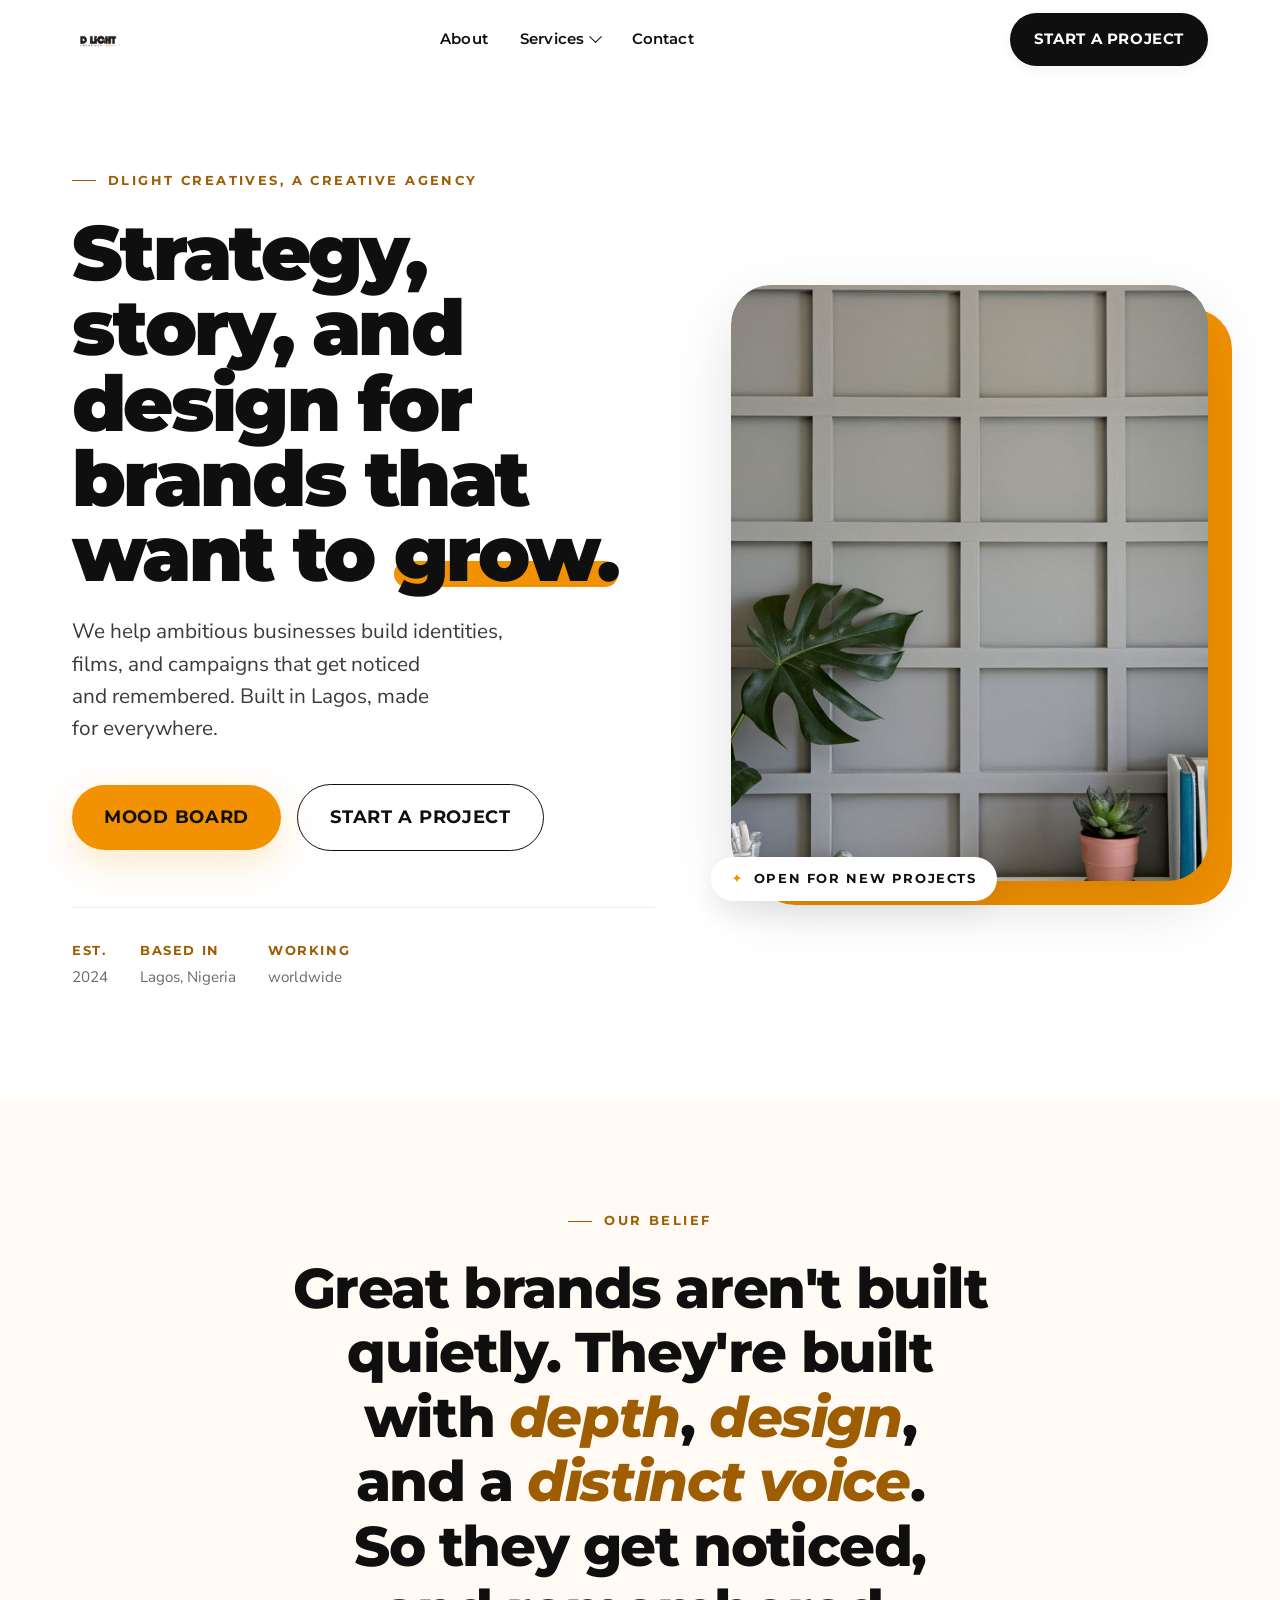
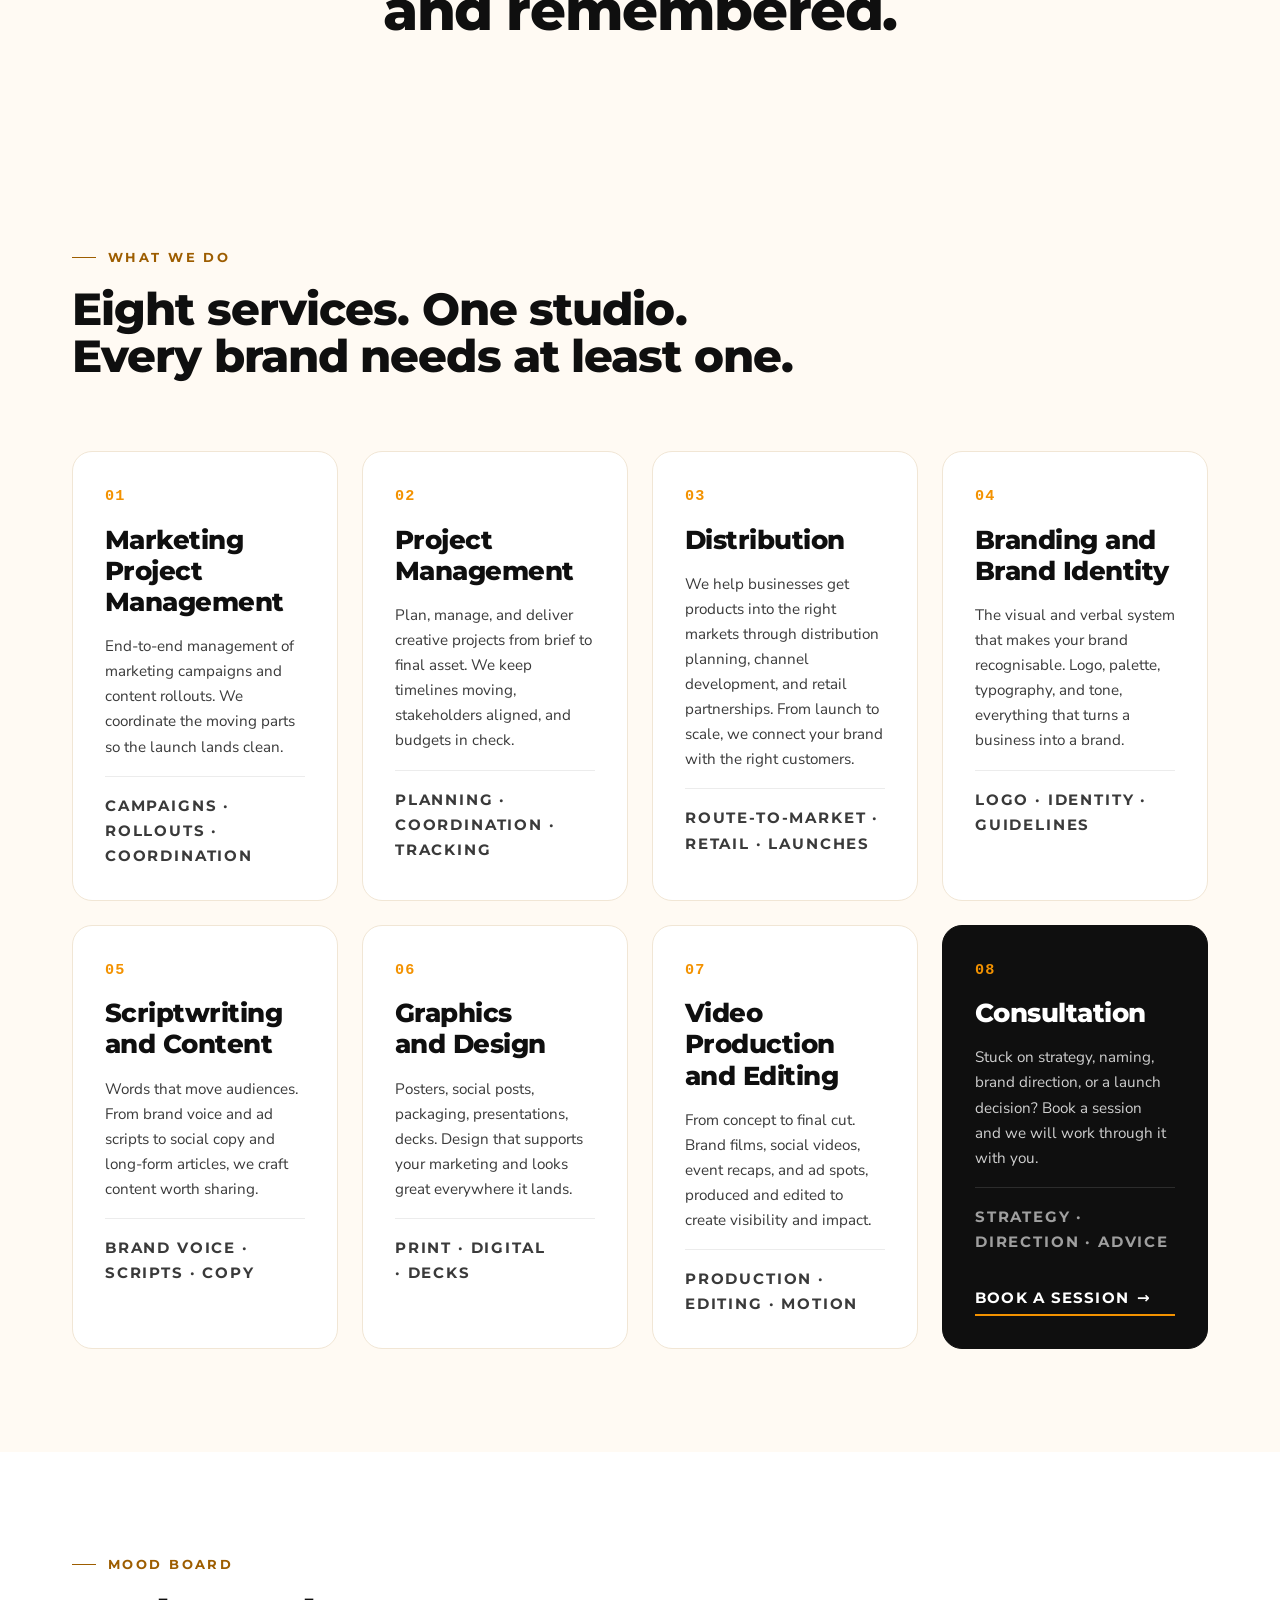
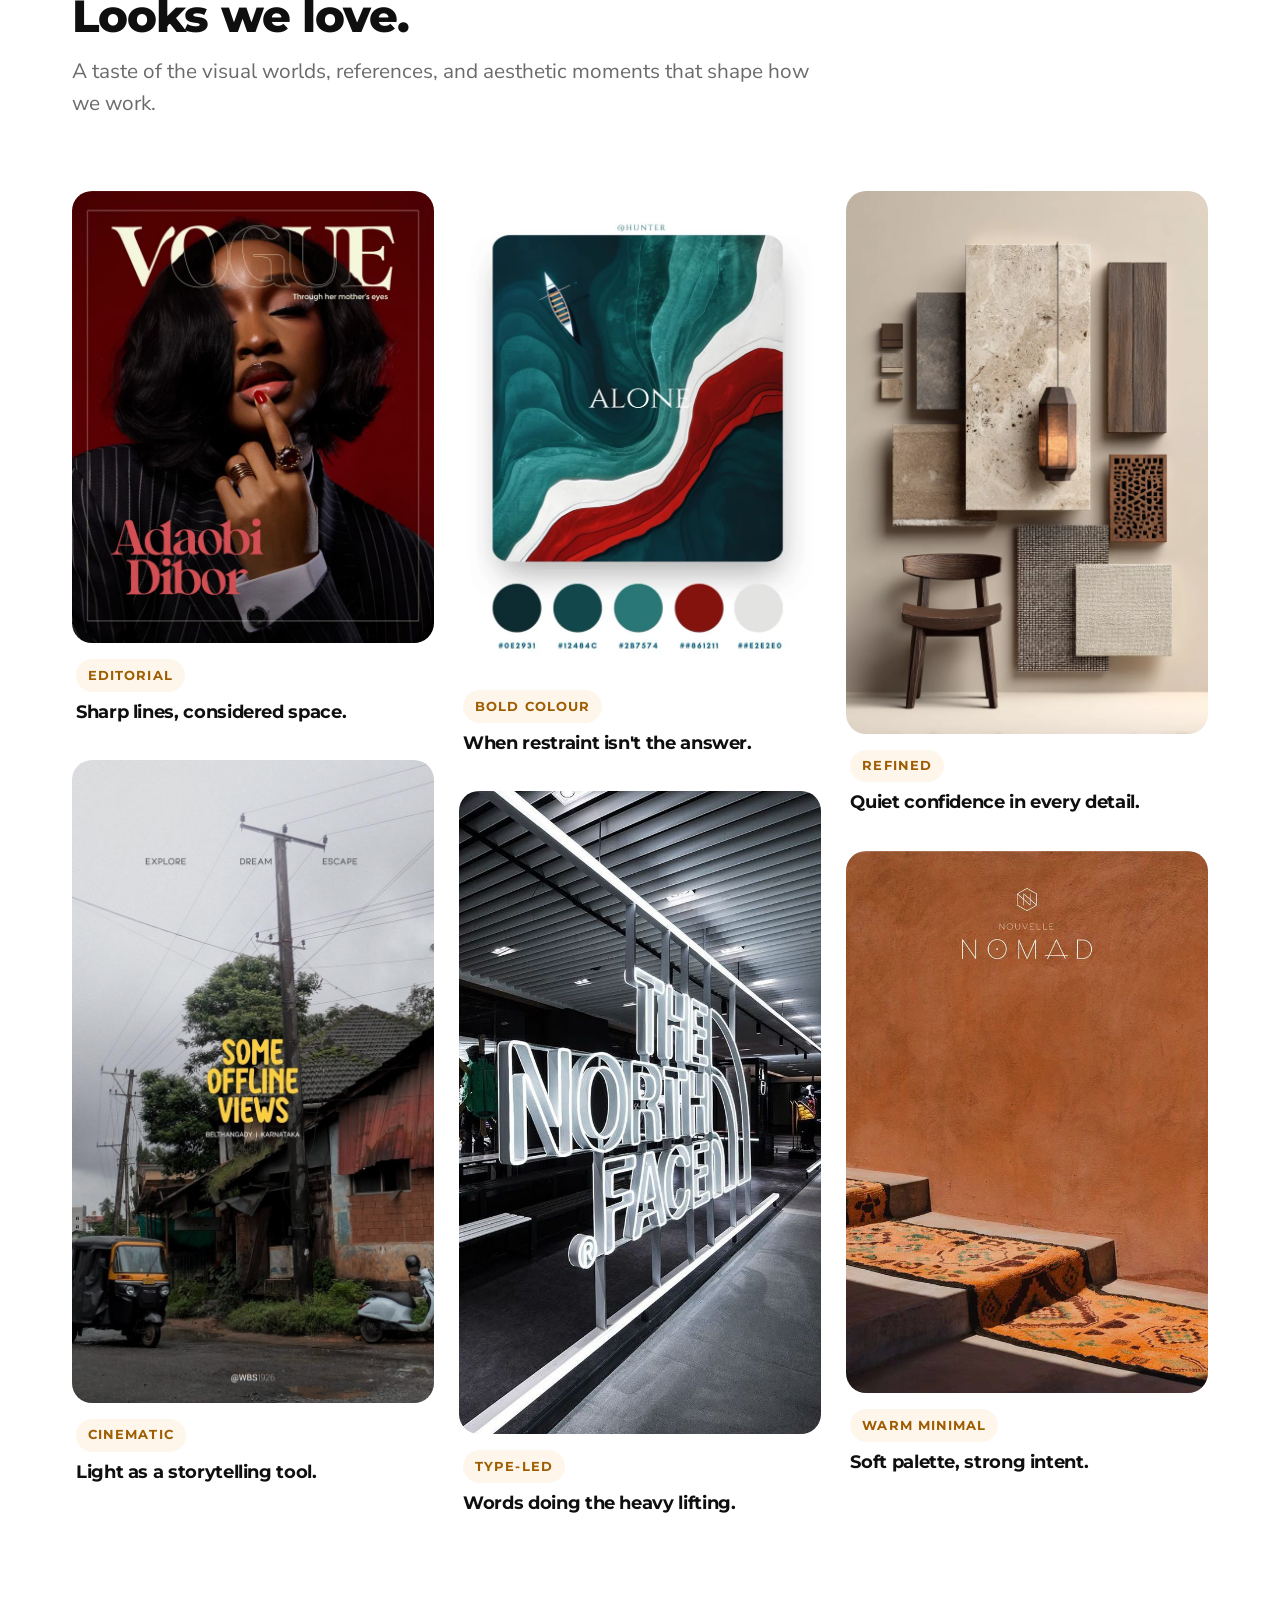
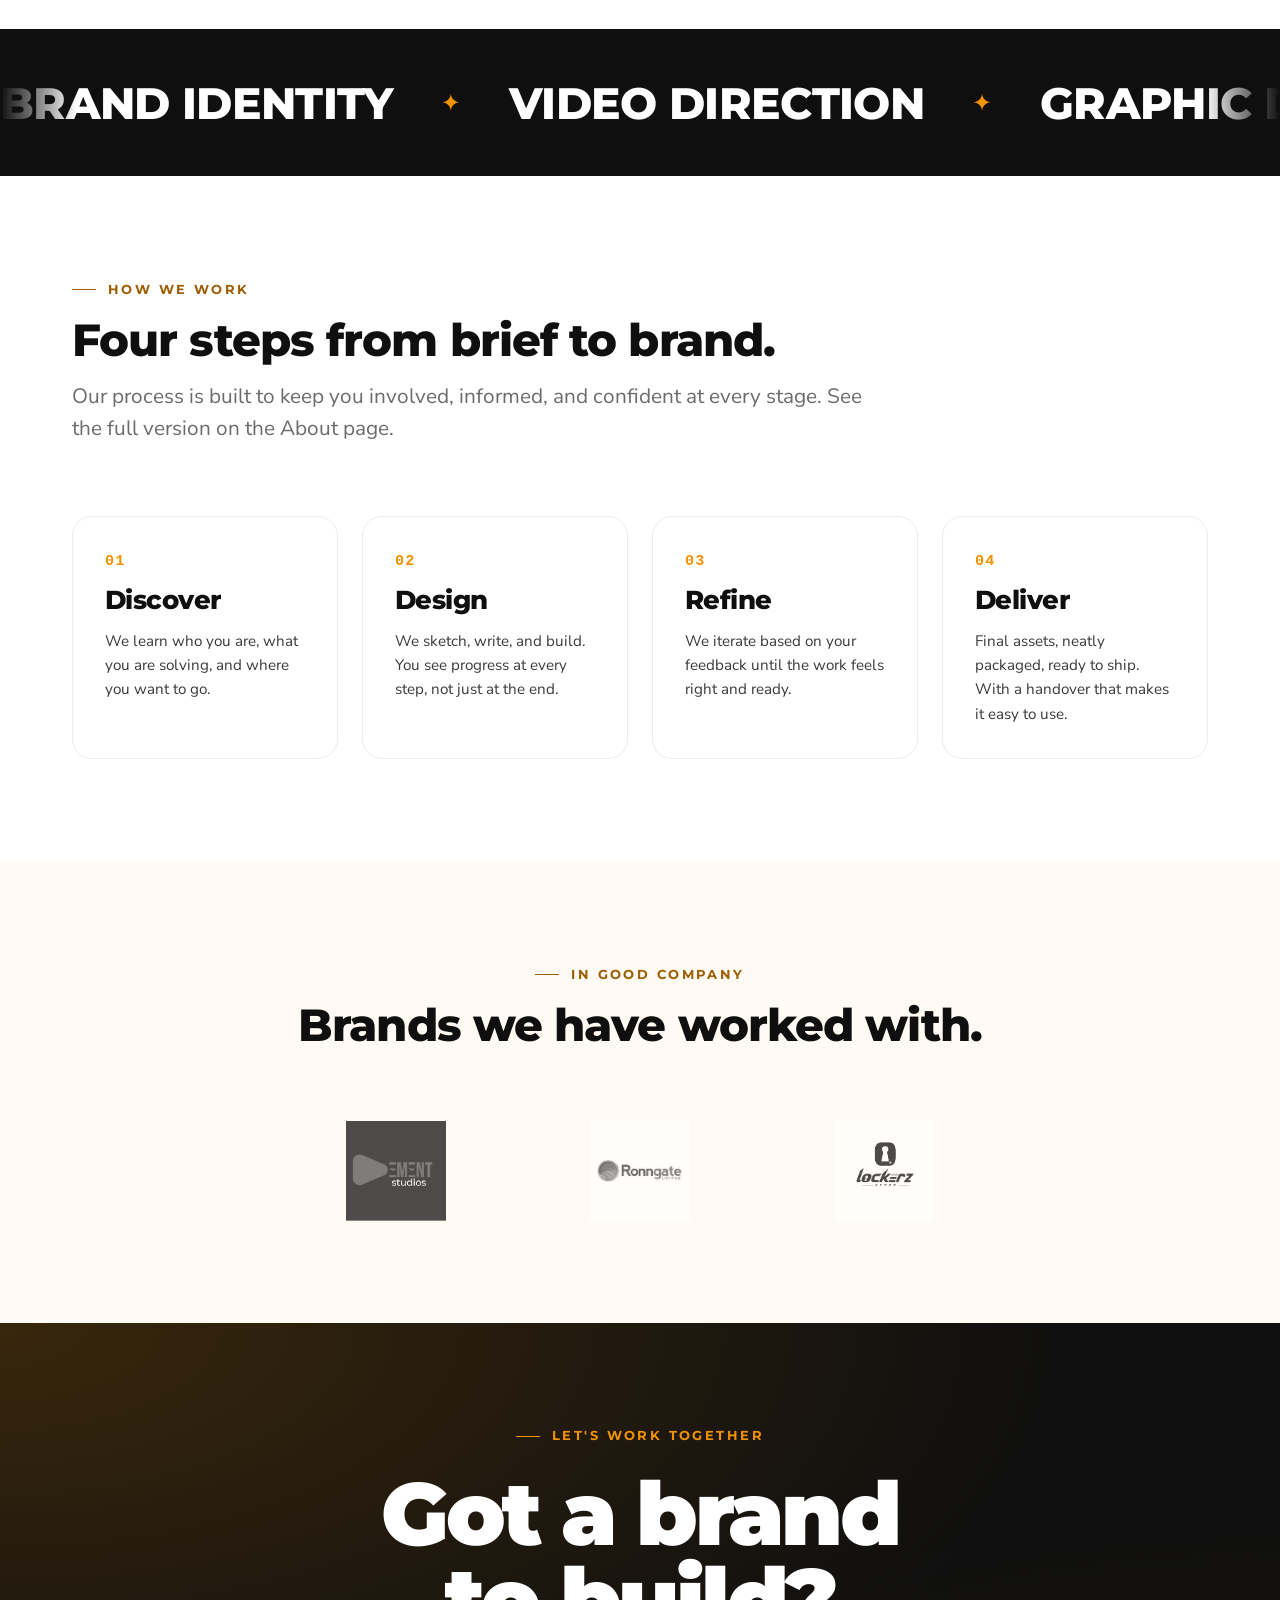
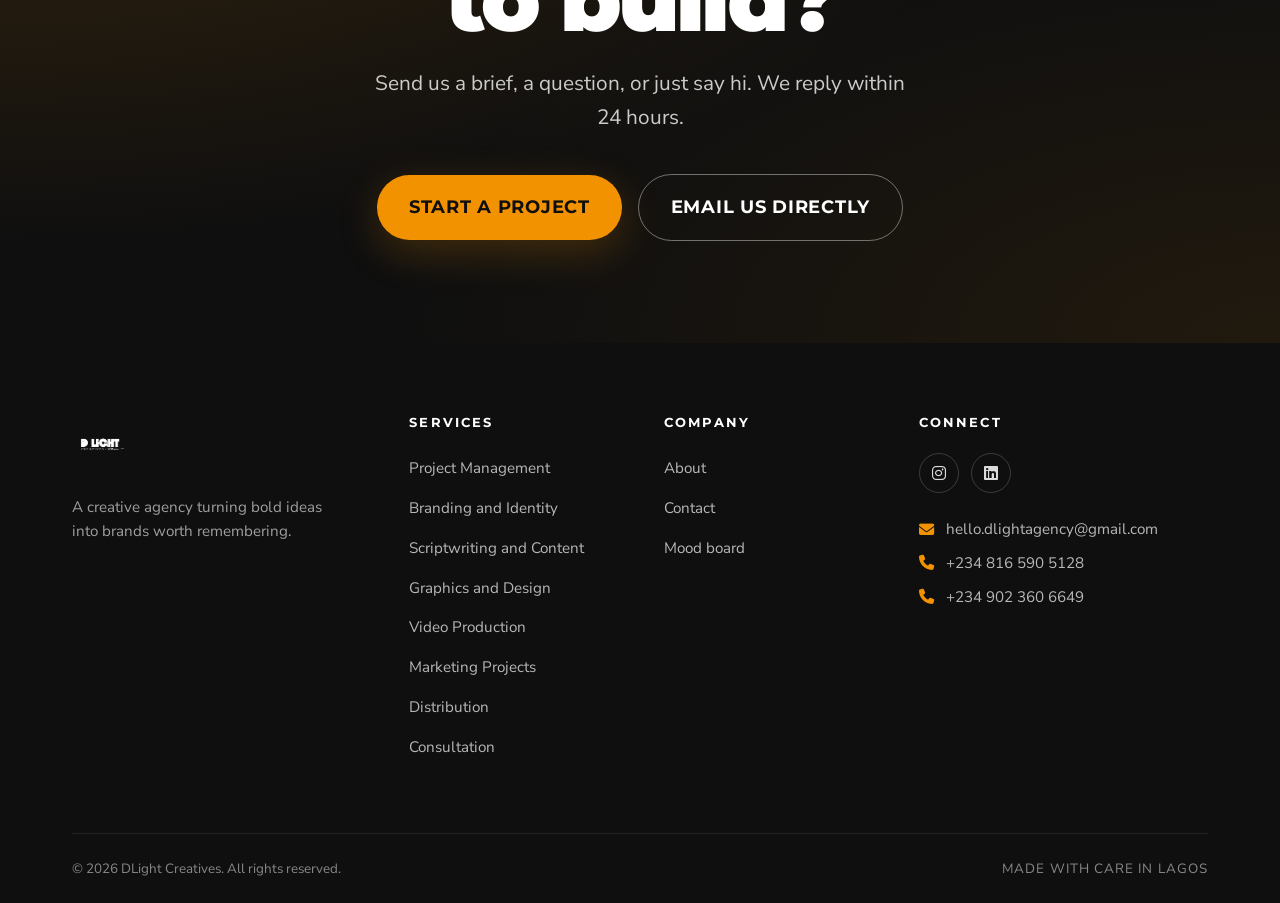
==== commit 86c26c7e: "Add Distribution service, reorder services, reframe team as board" ====
--- a/index.html
+++ b/index.html
@@ -300,7 +300,7 @@
 
           <ol class="services-grid" data-reveal-stagger>
             <li id="marketing-projects" class="service-card">
-              <span class="service-card__number" aria-hidden="true">06</span>
+              <span class="service-card__number" aria-hidden="true">01</span>
               <h3>Marketing Project Management</h3>
               <p>
                 End-to-end management of marketing campaigns and content
@@ -312,7 +312,7 @@
               </p>
             </li>
             <li id="project-management" class="service-card">
-              <span class="service-card__number" aria-hidden="true">01</span>
+              <span class="service-card__number" aria-hidden="true">02</span>
               <h3>Project Management</h3>
               <p>
                 Plan, manage, and deliver creative projects from brief to final
@@ -324,7 +324,7 @@
               </p>
             </li>
             <li id="distribution-services" class="service-card">
-              <span class="service-card__number" aria-hidden="true">07</span>
+              <span class="service-card__number" aria-hidden="true">03</span>
               <h3>Distribution</h3>
               <p>
                 We help businesses get products into the right markets through
@@ -338,7 +338,7 @@
             </li>
 
             <li id="branding-identity" class="service-card">
-              <span class="service-card__number" aria-hidden="true">02</span>
+              <span class="service-card__number" aria-hidden="true">04</span>
               <h3>Branding and Brand Identity</h3>
               <p>
                 The visual and verbal system that makes your brand recognisable.
@@ -349,7 +349,7 @@
             </li>
 
             <li id="scriptwriting-content" class="service-card">
-              <span class="service-card__number" aria-hidden="true">03</span>
+              <span class="service-card__number" aria-hidden="true">05</span>
               <h3>Scriptwriting and Content</h3>
               <p>
                 Words that move audiences. From brand voice and ad scripts to
@@ -360,7 +360,7 @@
             </li>
 
             <li id="graphics-design" class="service-card">
-              <span class="service-card__number" aria-hidden="true">04</span>
+              <span class="service-card__number" aria-hidden="true">06</span>
               <h3>Graphics and Design</h3>
               <p>
                 Posters, social posts, packaging, presentations, decks. Design
@@ -371,7 +371,7 @@
             </li>
 
             <li id="video-editing" class="service-card">
-              <span class="service-card__number" aria-hidden="true">05</span>
+              <span class="service-card__number" aria-hidden="true">07</span>
               <h3>Video Production and Editing</h3>
               <p>
                 From concept to final cut. Brand films, social videos, event
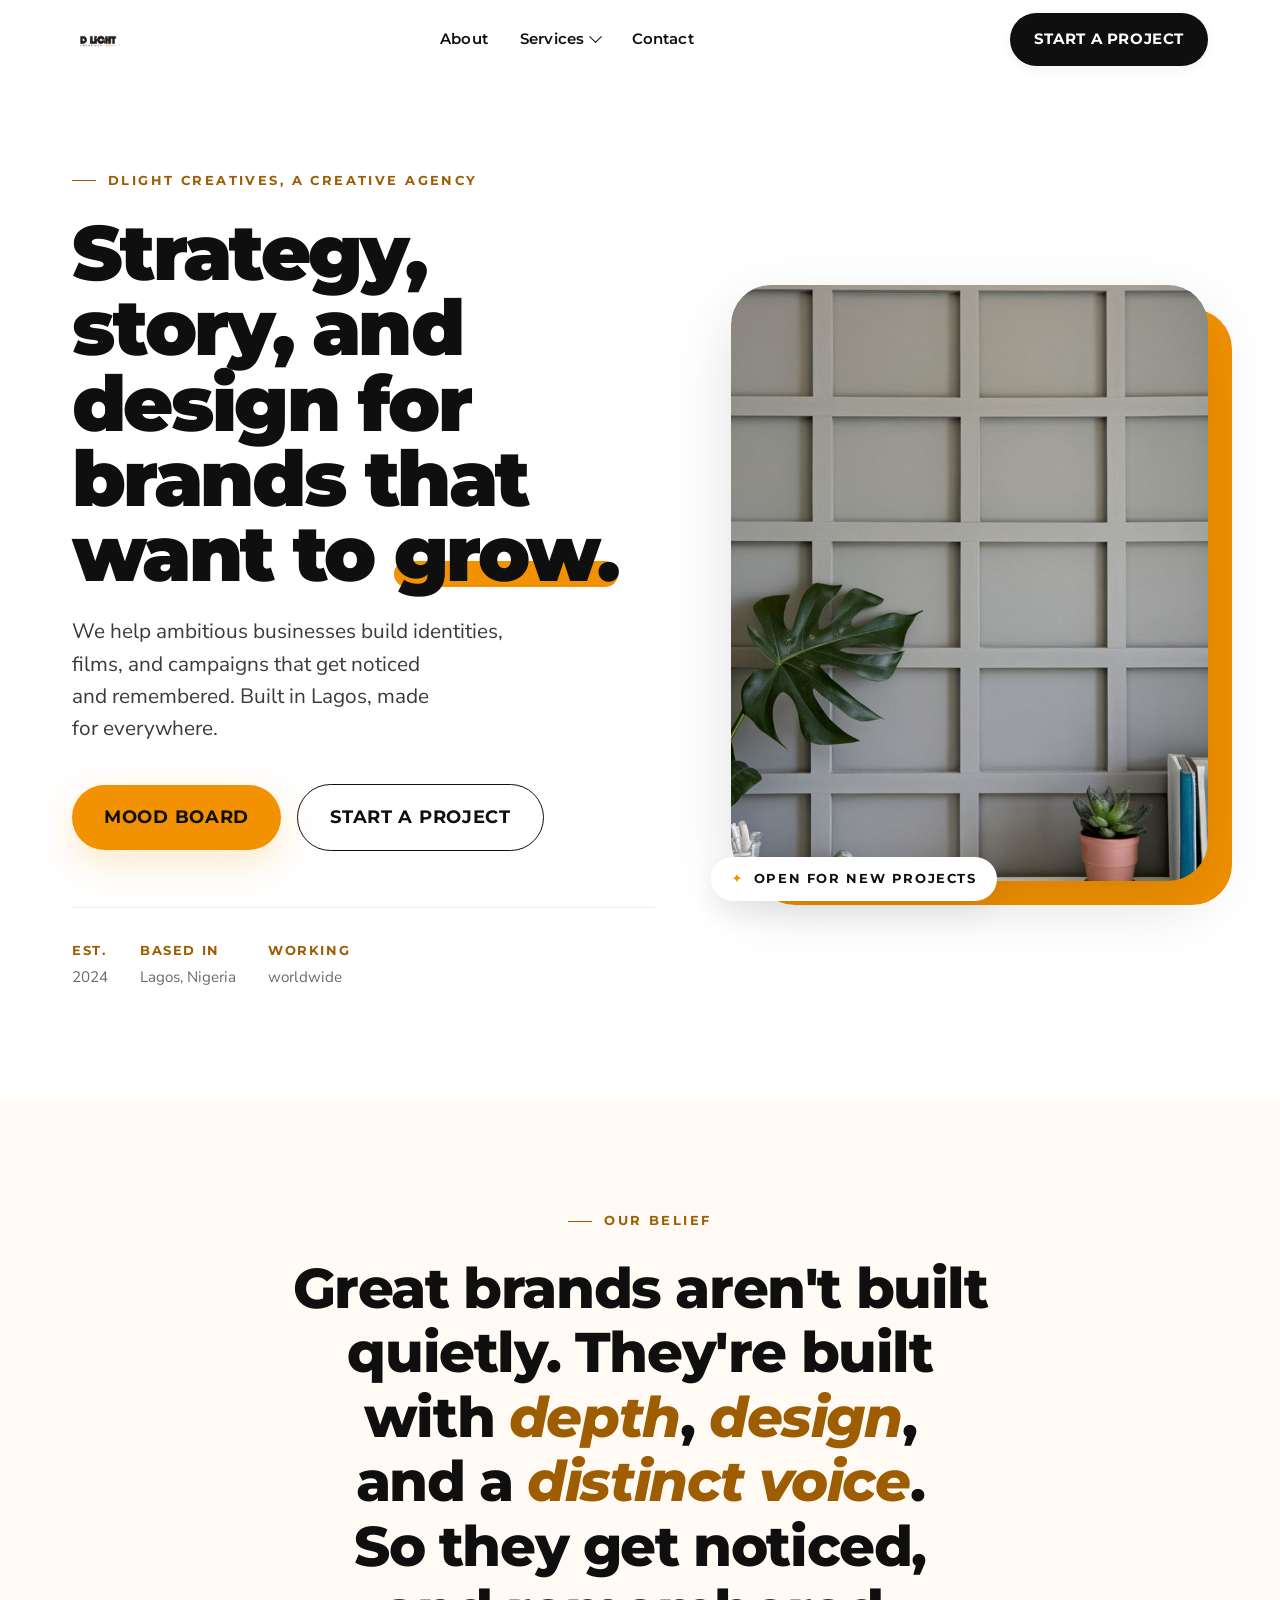
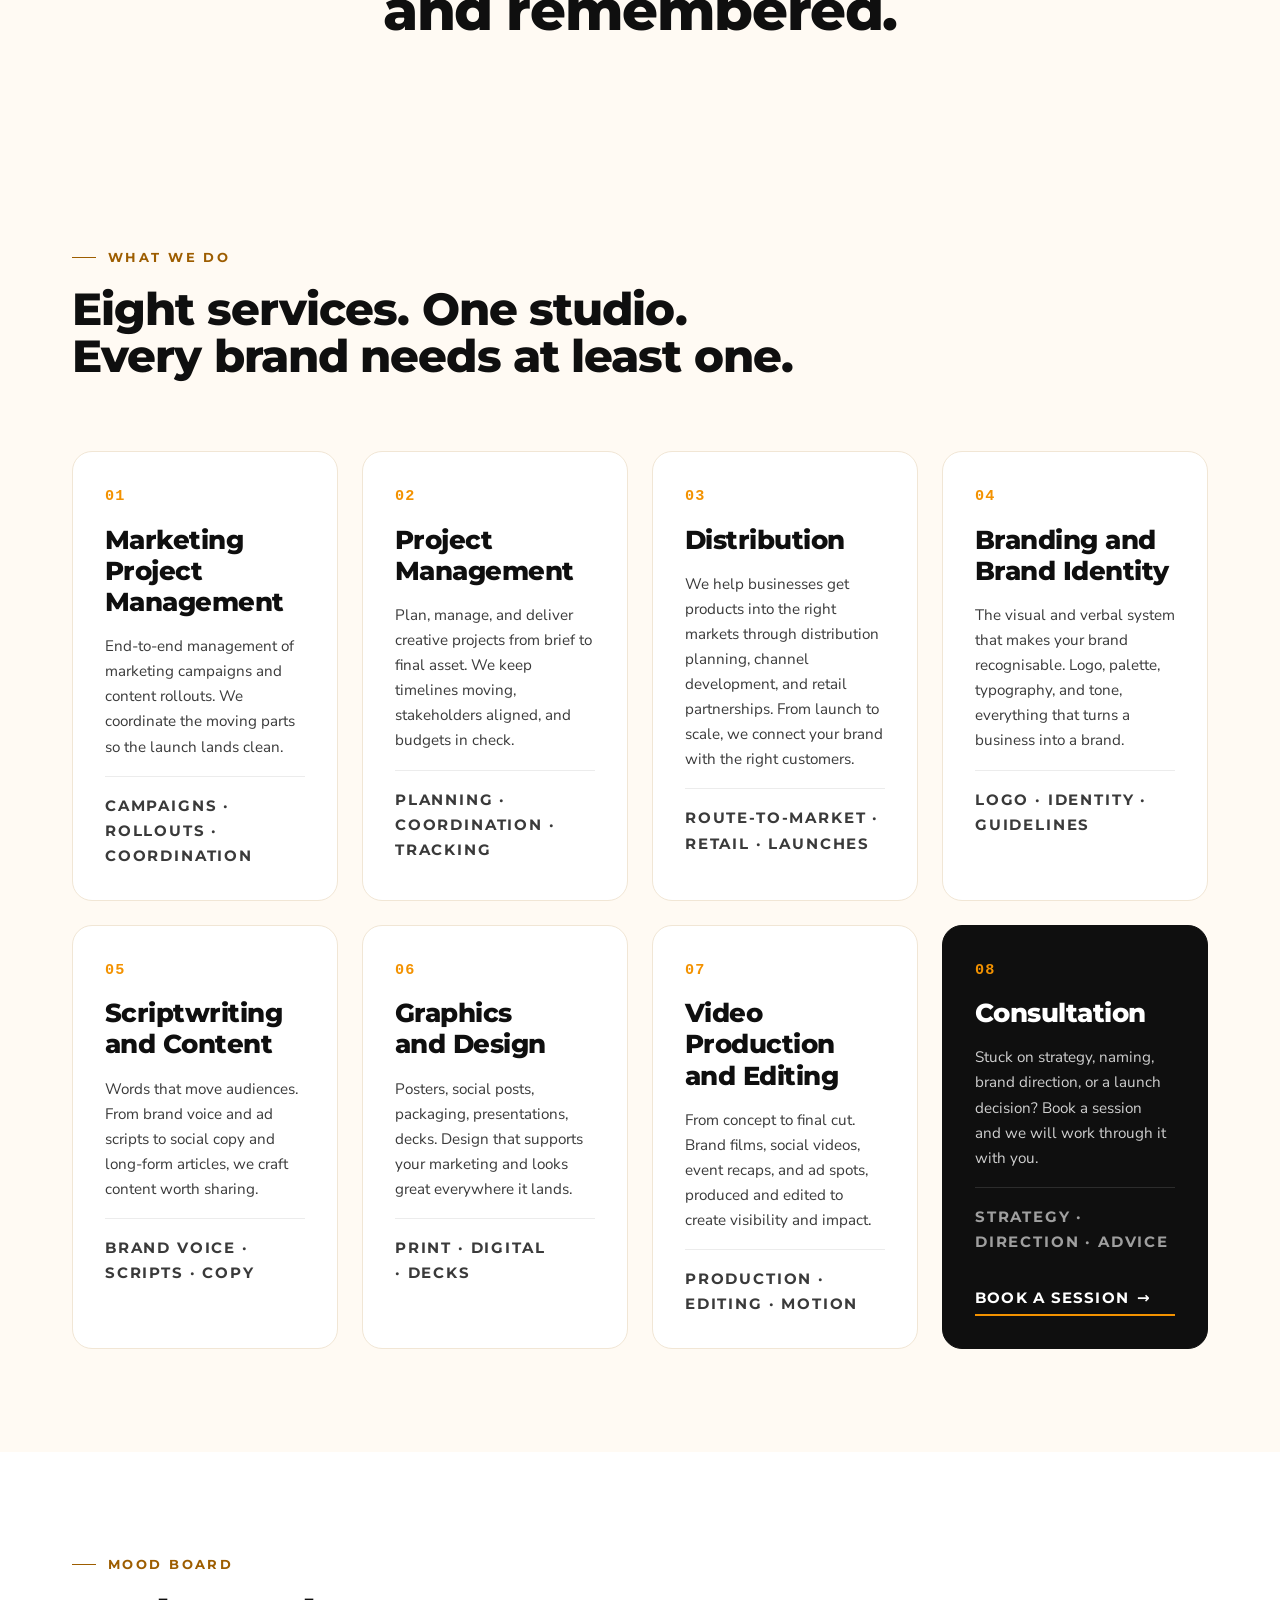
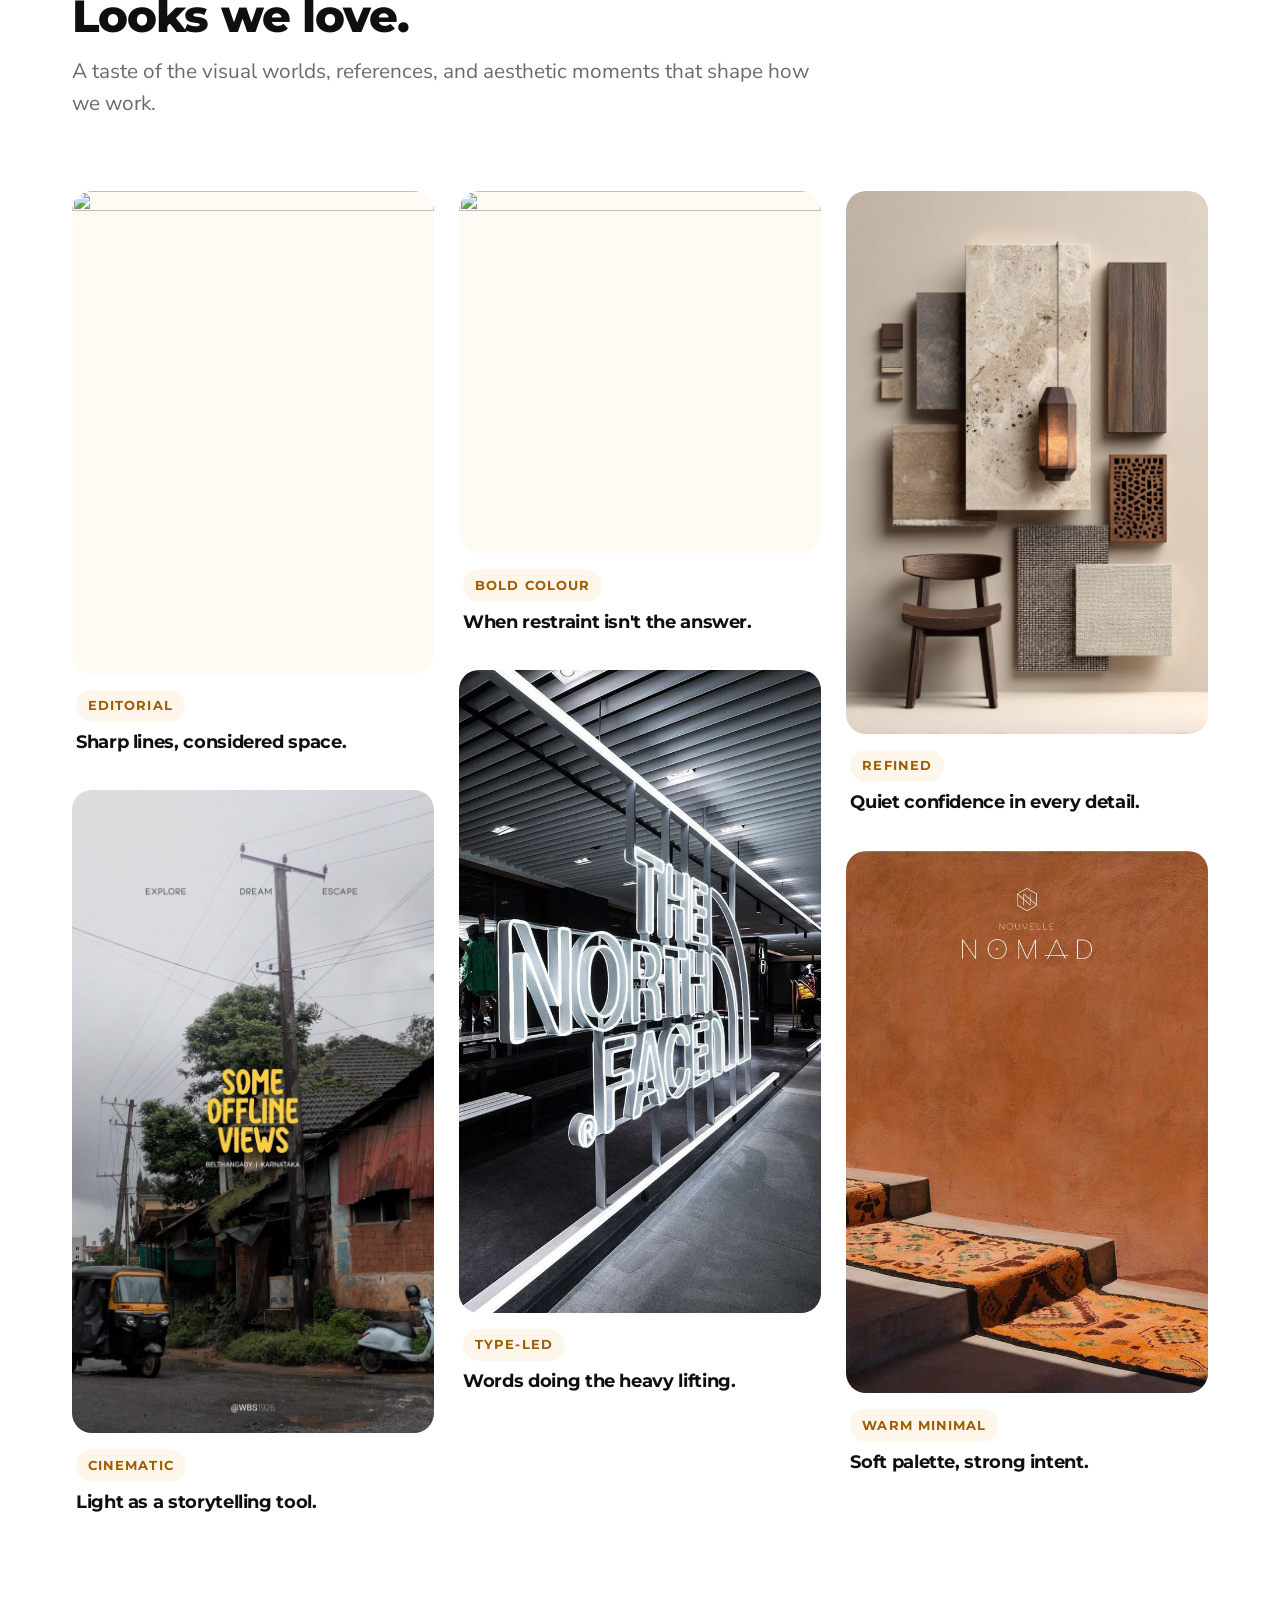
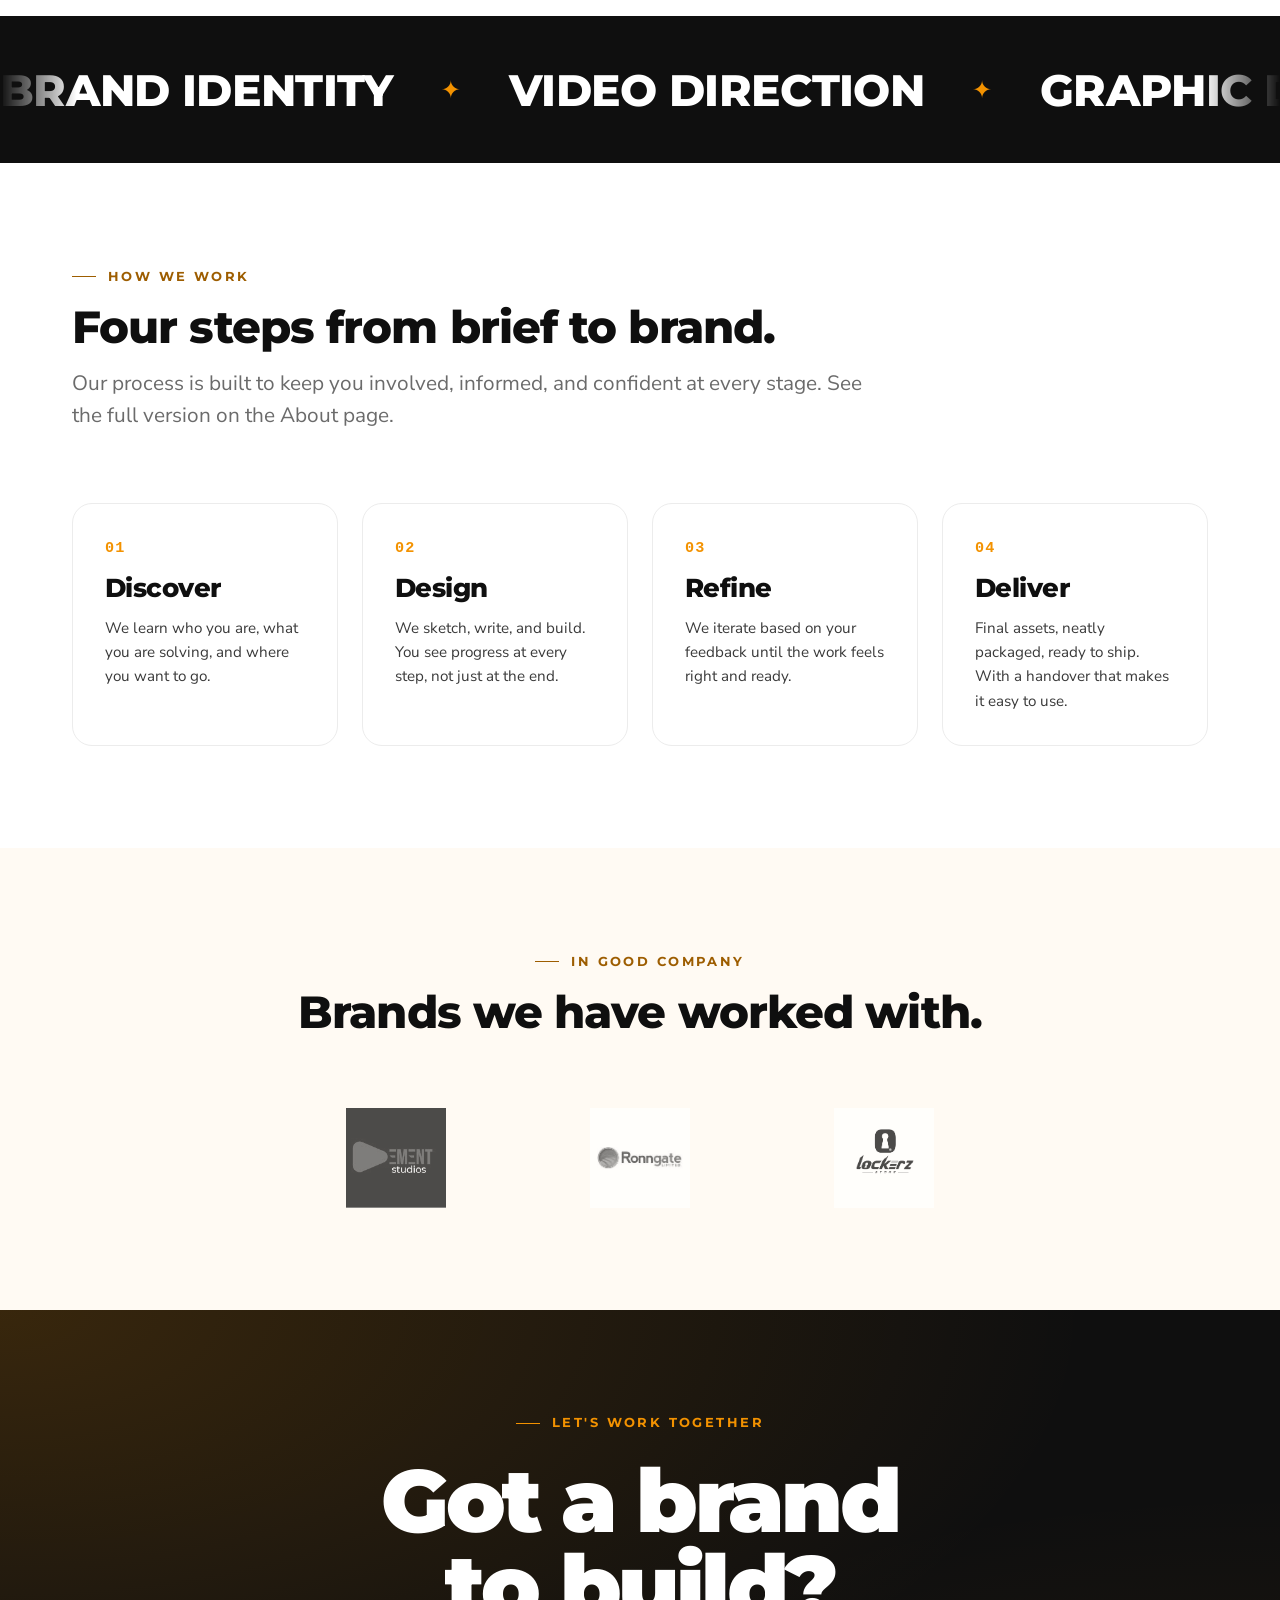
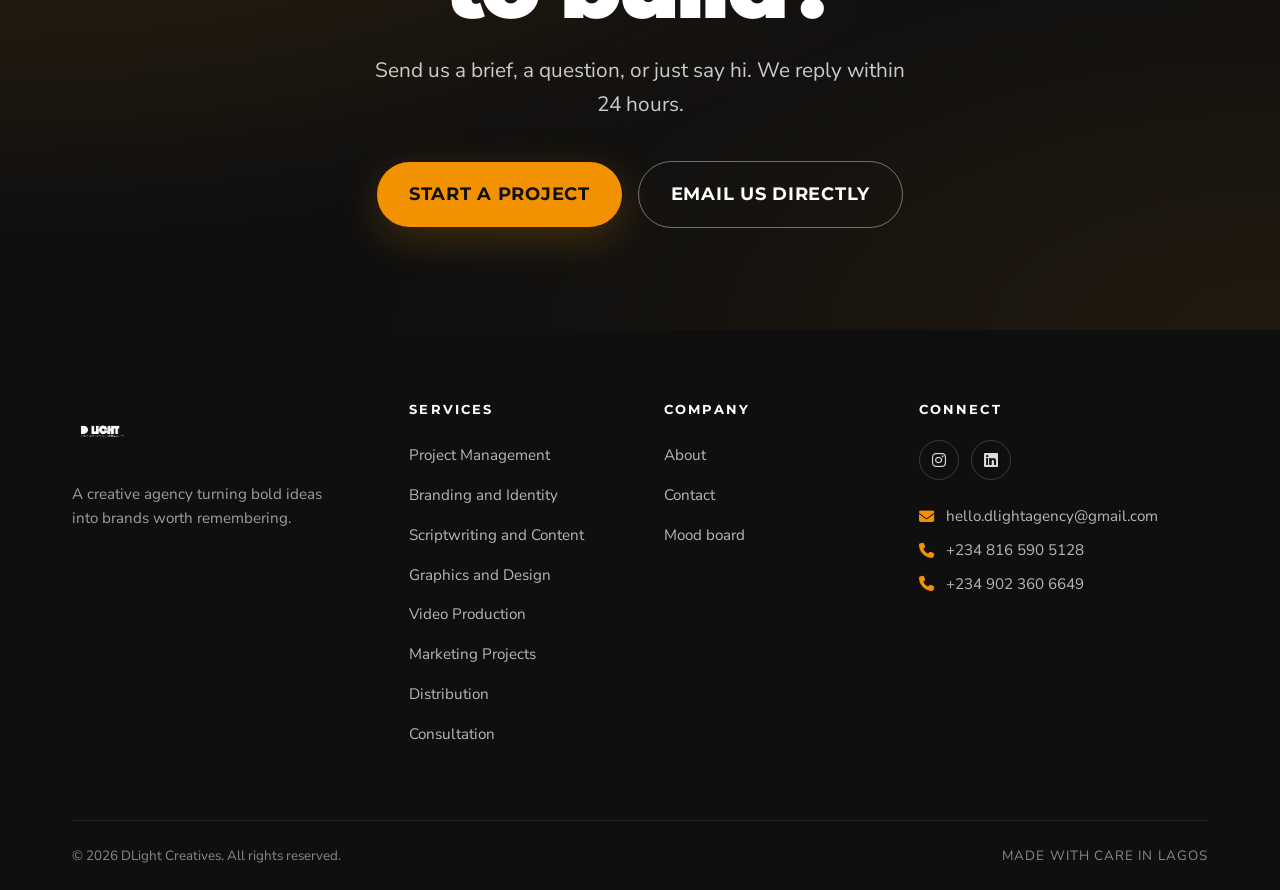
==== commit c063c86c: "Add Distribution service, reorder services, reframe team as board" ====
--- a/index.html
+++ b/index.html
@@ -423,7 +423,7 @@
                 <figure>
                   <div class="work-tile__media">
                     <img
-                      src="images/editorialmood.webp"
+                      src="images/editoriall.jpg"
                       alt=""
                       width="600"
                       height="800"
@@ -465,7 +465,7 @@
                 <figure>
                   <div class="work-tile__media">
                     <img
-                      src="images/boldcolormood.webp"
+                      src="images/boldd.jpg"
                       alt=""
                       width="600"
                       height="600"
